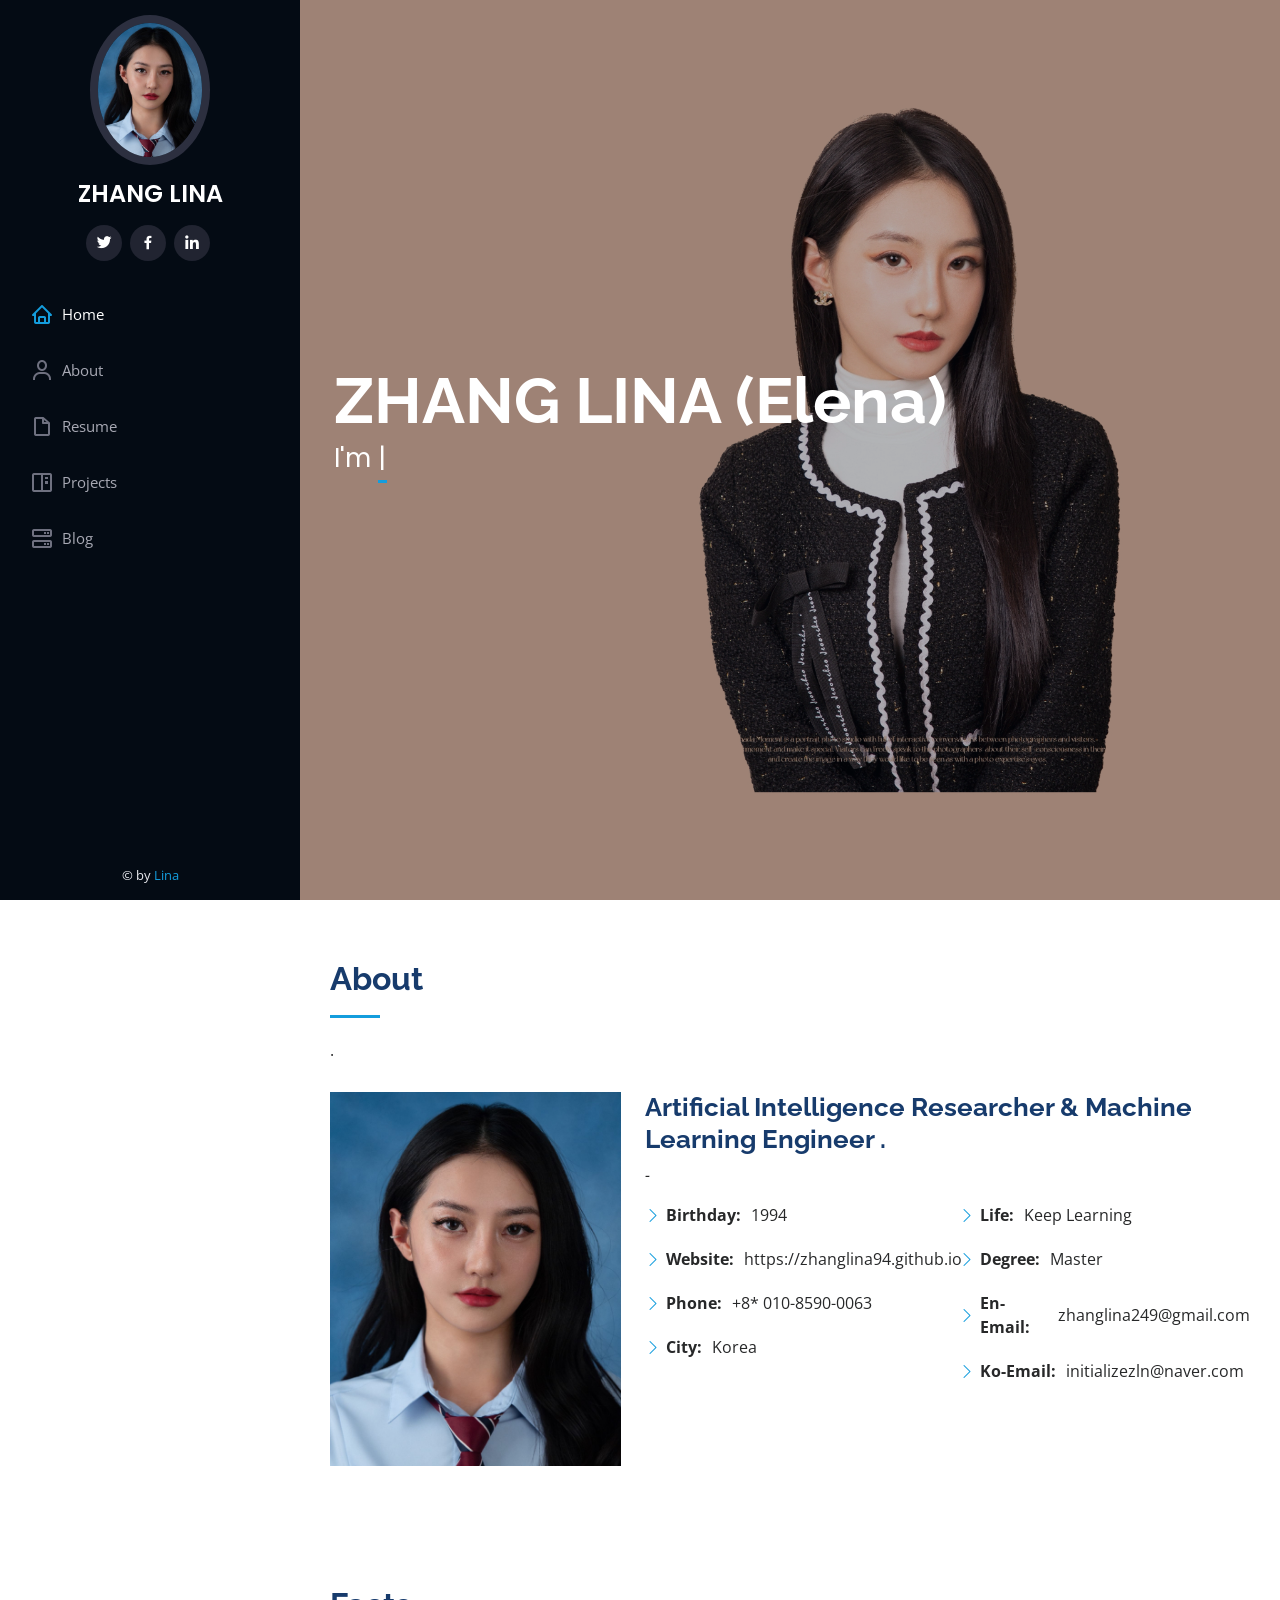
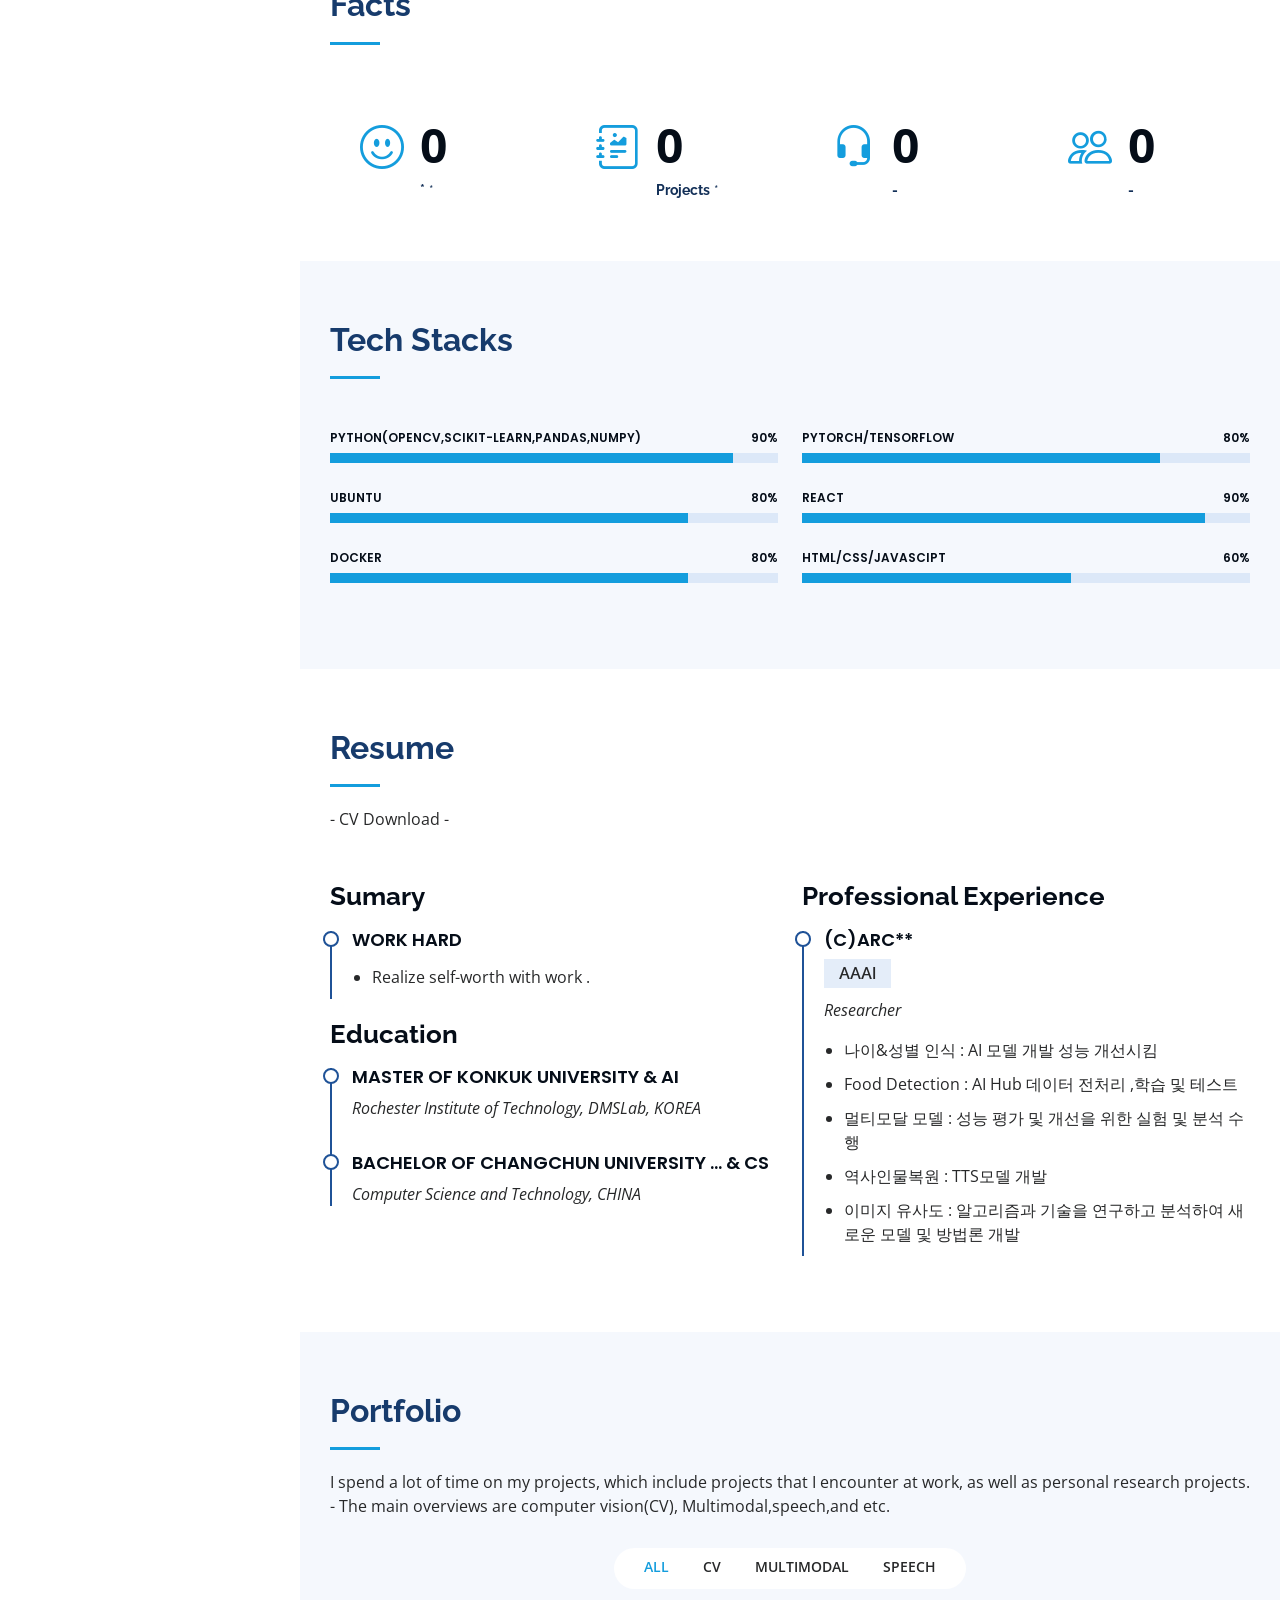
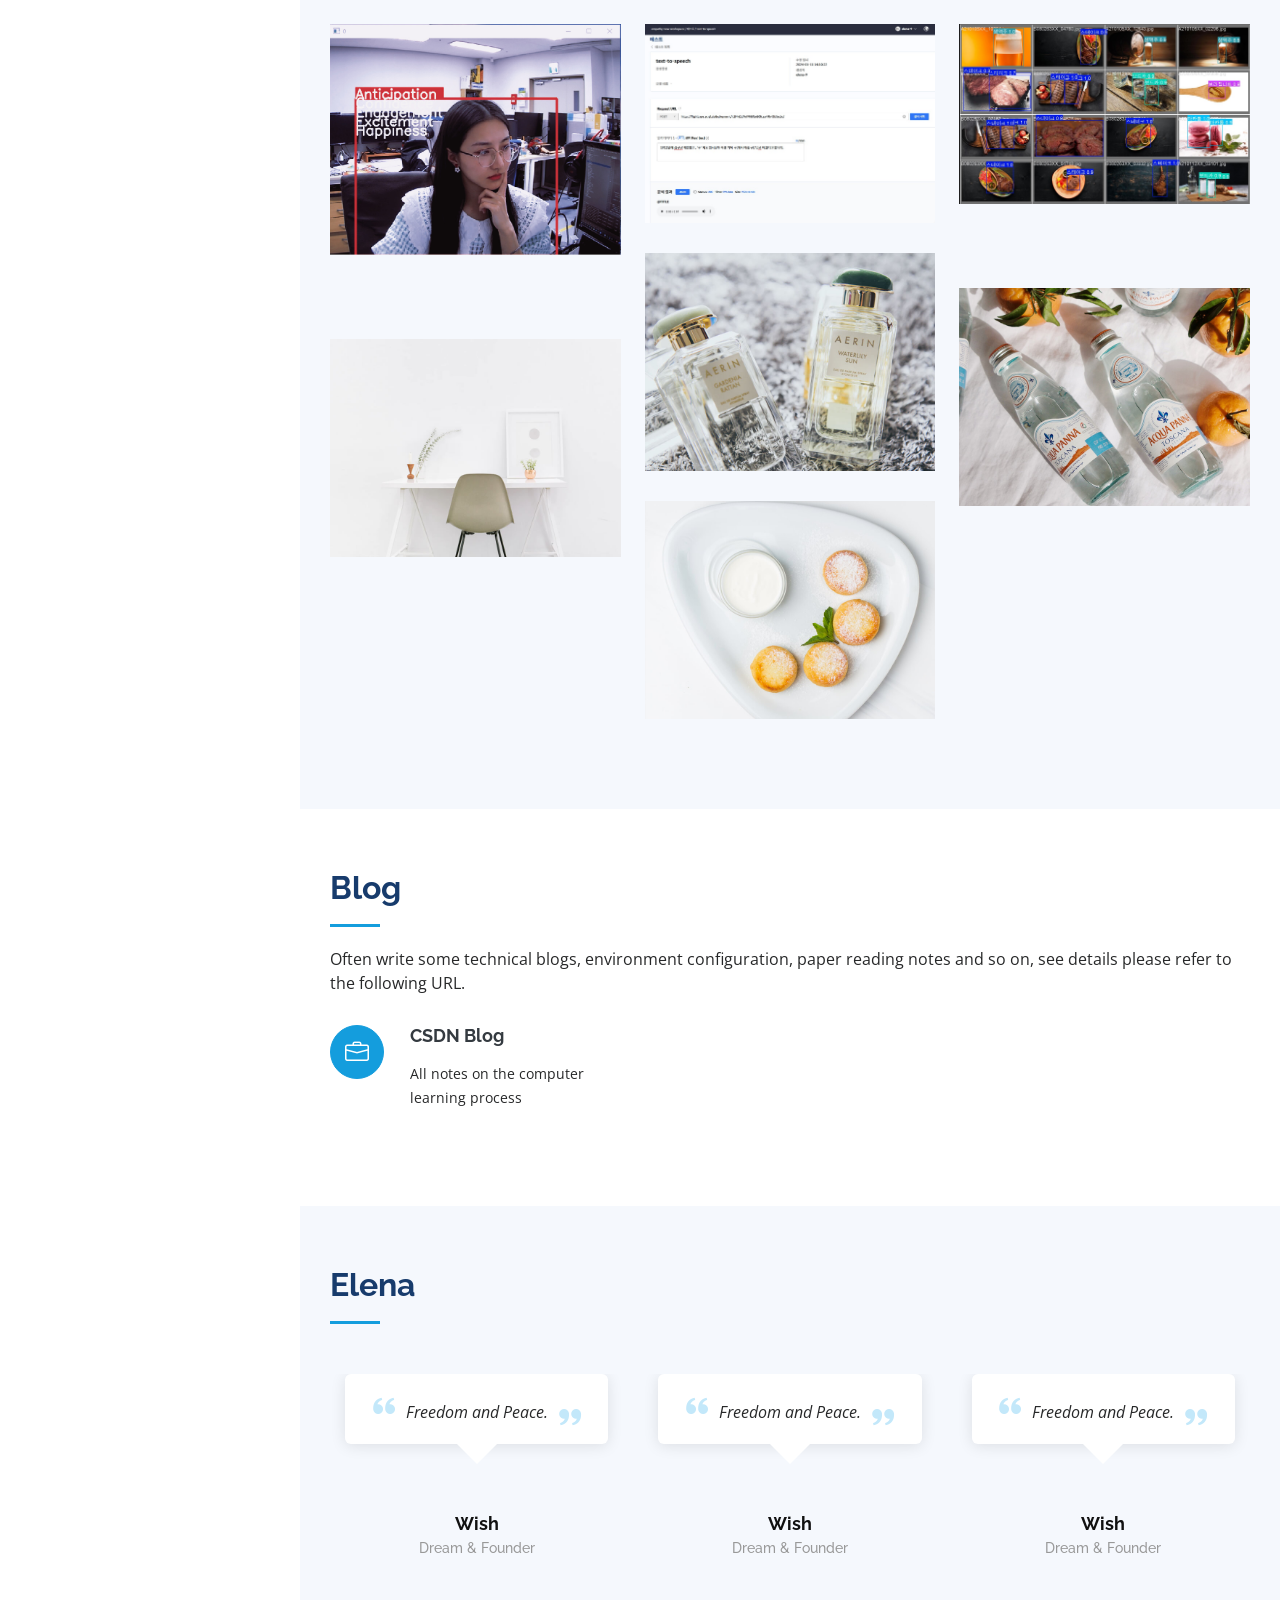
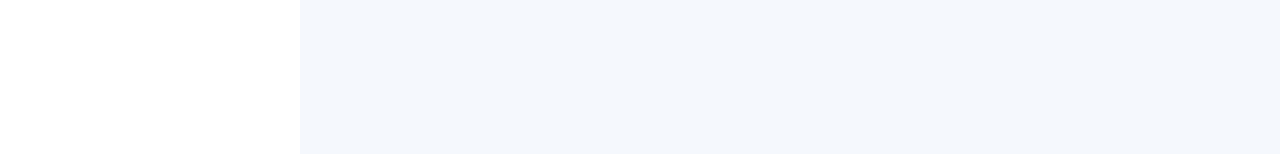
==== index.html @ 5376130e "Update index.html" ====
<!DOCTYPE html>
<html lang="en">

<head>
  <meta charset="utf-8">
  <meta content="width=device-width, initial-scale=1.0" name="viewport">

  <title> ZHANG LINA | AI Researcher</title>
  <meta content="" name="description">
  <meta content="" name="keywords">

  <!-- Favicons -->
  <link href="assets/img/favicon.png" rel="icon">
  <link href="assets/img/apple-touch-icon.png" rel="apple-touch-icon">

  <!-- Google Fonts -->
  <link href="https://fonts.googleapis.com/css?family=Open+Sans:300,300i,400,400i,600,600i,700,700i|Raleway:300,300i,400,400i,500,500i,600,600i,700,700i|Poppins:300,300i,400,400i,500,500i,600,600i,700,700i" rel="stylesheet">

  <!-- Vendor CSS Files -->
  <link href="assets/vendor/aos/aos.css" rel="stylesheet">
  <link href="assets/vendor/bootstrap/css/bootstrap.min.css" rel="stylesheet">
  <link href="assets/vendor/bootstrap-icons/bootstrap-icons.css" rel="stylesheet">
  <link href="assets/vendor/boxicons/css/boxicons.min.css" rel="stylesheet">
  <link href="assets/vendor/glightbox/css/glightbox.min.css" rel="stylesheet">
  <link href="assets/vendor/swiper/swiper-bundle.min.css" rel="stylesheet">

  <!-- Template Main CSS File -->
  <link href="assets/css/style.css" rel="stylesheet">

</head>

<body>

  <!-- ======= Mobile nav toggle button ======= -->
  <i class="bi bi-list mobile-nav-toggle d-xl-none"></i>

  <!-- ======= Header ======= -->
  <header id="header">
    <div class="d-flex flex-column">

      <div class="profile">
        <img src="assets/img/profile-img.jpg" alt="" class="img-fluid rounded-circle">
        <h1 class="text-light"><a href="index.html"> ZHANG LINA </a></h1>
        <div class="social-links mt-3 text-center">
          <a href="#" class="twitter"><i class="bx bxl-twitter"></i></a>
          <a href="#" class="facebook"><i class="bx bxl-facebook"></i></a>
          <a href="www.linkedin.com/in/elena202208" class="linkedin"><i class="bx bxl-linkedin"></i></a>
        </div>
      </div>

      <nav id="navbar" class="nav-menu navbar">
        <ul>
          <li><a href="#hero" class="nav-link scrollto active"><i class="bx bx-home"></i> <span>Home</span></a></li>
          <li><a href="#about" class="nav-link scrollto"><i class="bx bx-user"></i> <span>About</span></a></li>
          <li><a href="#resume" class="nav-link scrollto"><i class="bx bx-file-blank"></i> <span>Resume</span></a></li>
          <li><a href="#portfolio" class="nav-link scrollto"><i class="bx bx-book-content"></i> <span>Projects</span></a></li>
          <li><a href="#Blog" class="nav-link scrollto"><i class="bx bx-server"></i> <span>Blog</span></a></li>
        </ul>
      </nav><!-- .nav-menu -->
    </div>
  </header><!-- End Header -->

  <!-- ======= Hero Section ======= -->
  <section id="hero" class="d-flex flex-column justify-content-center align-items-center">
    <div class="hero-container" data-aos="fade-in">
      <h1> ZHANG LINA (Elena)</h1>
      <p>I'm <span class="typed" data-typed-items="AI Engineer."> </span></p>
    </div>
  </section><!-- End Hero -->

  <main id="main">

    <!-- ======= About Section ======= -->
    <section id="about" class="about">
      <div class="container">

        <div class="section-title">
          <h2>About</h2>
          <p>.</p>
        </div>

        <div class="row">
          <div class="col-lg-4" data-aos="fade-right">
            <img src="assets/img/profile-img.jpg" class="img-fluid" alt="">
          </div>
          <div class="col-lg-8 pt-4 pt-lg-0 content" data-aos="fade-left">
            <h3>Artificial Intelligence Researcher &amp; Machine Learning Engineer .</h3>
            <p class="fst-italic">
             -
            </p>
            <div class="row">
              <div class="col-lg-6">
                <ul>
                  <li><i class="bi bi-chevron-right"></i> <strong>Birthday:</strong> <span> 1994 </span></li>
                  <li><i class="bi bi-chevron-right"></i> <strong>Website:</strong> <span>https://zhanglina94.github.io</span></li>
                  <li><i class="bi bi-chevron-right"></i> <strong>Phone:</strong> <span>+8* 010-8590-0063</span></li>
                  <li><i class="bi bi-chevron-right"></i> <strong>City:</strong> <span>Korea</span></li>
                </ul>
              </div>
              <div class="col-lg-6">
                <ul>
                  <li><i class="bi bi-chevron-right"></i> <strong>Life:</strong> <span>Keep Learning </span></li>
                  <li><i class="bi bi-chevron-right"></i> <strong>Degree:</strong> <span>Master</span></li>
                  <li><i class="bi bi-chevron-right"></i> <strong>En-Email:</strong> <span>zhanglina249@gmail.com</span></li>
                  <li><i class="bi bi-chevron-right"></i> <strong>Ko-Email:</strong> <span>initializezln@naver.com</span></li>
                </ul>
              </div>
            </div>
            <p>
             
            </p>
          </div>
        </div>

      </div>
    </section><!-- End About Section -->

    <!-- ======= Facts Section ======= -->
    <section id="facts" class="facts">
      <div class="container">

        <div class="section-title">
          <h2>Facts</h2>
          <p></p>
        </div>

        <div class="row no-gutters">

          <div class="col-lg-3 col-md-6 d-md-flex align-items-md-stretch" data-aos="fade-up">
            <div class="count-box">
              <i class="bi bi-emoji-smile"></i>
              <span data-purecounter-start="0" data-purecounter-end="232" data-purecounter-duration="1" class="purecounter"></span>
              <p><strong>*</strong> *</p>
            </div>
          </div>

          <div class="col-lg-3 col-md-6 d-md-flex align-items-md-stretch" data-aos="fade-up" data-aos-delay="100">
            <div class="count-box">
              <i class="bi bi-journal-richtext"></i>
              <span data-purecounter-start="0" data-purecounter-end="521" data-purecounter-duration="1" class="purecounter"></span>
              <p><strong>Projects</strong> *</p>
            </div>
          </div>

          <div class="col-lg-3 col-md-6 d-md-flex align-items-md-stretch" data-aos="fade-up" data-aos-delay="200">
            <div class="count-box">
              <i class="bi bi-headset"></i>
              <span data-purecounter-start="0" data-purecounter-end="1453" data-purecounter-duration="1" class="purecounter"></span>
              <p><strong>-</strong></p>
            </div>
          </div>

          <div class="col-lg-3 col-md-6 d-md-flex align-items-md-stretch" data-aos="fade-up" data-aos-delay="300">
            <div class="count-box">
              <i class="bi bi-people"></i>
              <span data-purecounter-start="0" data-purecounter-end="32" data-purecounter-duration="1" class="purecounter"></span>
              <p><strong>-</strong></p>
            </div>
          </div>

        </div>

      </div>
    </section><!-- End Facts Section -->

    <!-- ======= Skills Section ======= -->
    <section id="skills" class="skills section-bg">
      <div class="container">

        <div class="section-title">
          <h2>Tech Stacks</h2>
          <p></p>
        </div>

        <div class="row skills-content">

          <div class="col-lg-6" data-aos="fade-up">

            <div class="progress">
              <span class="skill"> Python(OpenCV,Scikit-learn,Pandas,Numpy) <i class="val">90%</i></span>
              <div class="progress-bar-wrap">
                <div class="progress-bar" role="progressbar" aria-valuenow="90" aria-valuemin="0" aria-valuemax="100"></div>
              </div>
            </div>

            <div class="progress">
              <span class="skill"> Ubuntu <i class="val">80%</i></span>
              <div class="progress-bar-wrap">
                <div class="progress-bar" role="progressbar" aria-valuenow="80" aria-valuemin="0" aria-valuemax="100"></div>
              </div>
            </div>

            <div class="progress">
              <span class="skill"> Docker <i class="val">80%</i></span>
              <div class="progress-bar-wrap">
                <div class="progress-bar" role="progressbar" aria-valuenow="80" aria-valuemin="0" aria-valuemax="100"></div>
              </div>
            </div>

          </div>

          <div class="col-lg-6" data-aos="fade-up" data-aos-delay="100">

            <div class="progress">
              <span class="skill">Pytorch/Tensorflow<i class="val">80%</i></span>
              <div class="progress-bar-wrap">
                <div class="progress-bar" role="progressbar" aria-valuenow="80" aria-valuemin="0" aria-valuemax="100"></div>
              </div>
            </div>

            <div class="progress">
              <span class="skill"> React <i class="val">90%</i></span>
              <div class="progress-bar-wrap">
                <div class="progress-bar" role="progressbar" aria-valuenow="90" aria-valuemin="0" aria-valuemax="100"></div>
              </div>
            </div>

            <div class="progress">
              <span class="skill">HTML/CSS/JavaScipt<i class="val">60%</i></span>
              <div class="progress-bar-wrap">
                <div class="progress-bar" role="progressbar" aria-valuenow="60" aria-valuemin="0" aria-valuemax="100"></div>
              </div>
            </div>

          </div>

        </div>

      </div>
    </section><!-- End Skills Section -->

    <!-- ======= Resume Section ======= -->
    <section id="resume" class="resume">
      <div class="container">

        <div class="section-title">
          <h2>Resume</h2>
          <p> - CV  Download - </p>
        </div>

        <div class="row">
          <div class="col-lg-6" data-aos="fade-up">
            <h3 class="resume-title">Sumary</h3>
            <div class="resume-item pb-0">
              <h4>Work hard </h4>
              <p><em> </em></p>
              <ul>
                <li> Realize self-worth with work .</li>
              </ul>
            </div>

            <h3 class="resume-title">Education</h3>
            <div class="resume-item">
              <h4>Master of Konkuk University &amp; AI</h4>
             
              <p><em>Rochester Institute of Technology, DMSLab, KOREA</em></p>
              <p></p>
            </div>
            <div class="resume-item">
              <h4>Bachelor of Changchun University ... &amp; CS </h4>
            
              <p><em>Computer Science and Technology, CHINA</em></p>
              <p></p>
            </div>
          </div>
          <div class="col-lg-6" data-aos="fade-up" data-aos-delay="100">
            <h3 class="resume-title">Professional Experience</h3>
            <div class="resume-item">
              <h4>(C)Arc**</h4>
              <h5>AAAI </h5>
              <p><em> Researcher </em></p>
              <ul>
                <li> 나이&성별 인식	: AI 모델 개발 성능 개선시킴	</li>
                <li> Food Detection	: AI Hub 데이터 전처리 ,학습 및 테스트	</li>
                <li> 멀티모달	모델 : 성능 평가 및 개선을 위한 실험 및 분석 수행	</li>
                <li> 역사인물복원	: TTS모델 개발	</li>
                <li> 이미지 유사도	: 알고리즘과 기술을 연구하고 분석하여 새로운 모델 및 방법론 개발	</li>

              </ul>
            </div>
          
          </div>
        </div>

      </div>
    </section><!-- End Resume Section -->

    <!-- ======= Portfolio Section ======= -->
    <section id="portfolio" class="portfolio section-bg">
      <div class="container">

        <div class="section-title">
          <h2>Portfolio</h2>
          <p>I spend a lot of time on my projects, which include projects that I encounter at work, as well as personal research projects.
          <p>- The main overviews are computer vision(CV), Multimodal,speech,and etc.</p>
          </p>
        </div>

        <div class="row" data-aos="fade-up">
          <div class="col-lg-12 d-flex justify-content-center">
            <ul id="portfolio-flters">
              <li data-filter="*" class="filter-active">All</li>
              <li data-filter=".filter-app">CV</li>
              <li data-filter=".filter-card">Multimodal</li>
              <li data-filter=".filter-web">Speech</li>
             <!-- #备用 <li data-filter=".filter-web">etc</li> --> 
            </ul>
          </div>
        </div>

        <div class="row portfolio-container" data-aos="fade-up" data-aos-delay="100">

          <div class="col-lg-4 col-md-6 portfolio-item filter-app">
            <div class="portfolio-wrap">
              <img src="assets/img/portfolio/EmoRegPro-1.jpg" class="img-fluid" alt="">
              <div class="portfolio-links">
                <a href="assets/img/portfolio/EmoRegPro-1.jpg" data-gallery="portfolioGallery" class="portfolio-lightbox" title="App 1"><i class="bx bx-plus"></i></a>
                <a href="portfolio-details.html" title="More Details"><i class="bx bx-link"></i></a>
              </div>
            </div>
          </div>

          <div class="col-lg-4 col-md-6 portfolio-item filter-web">
            <div class="portfolio-wrap">
              <img src="assets/img/portfolio/tts-1.jpg" class="img-fluid" alt="">
              <div class="portfolio-links">
                <a href="assets/img/portfolio/tts-1.jpg" data-gallery="portfolioGallery" class="portfolio-lightbox" title="Web 3"><i class="bx bx-plus"></i></a>
                <a href="portfolio-details.html" title="More Details"><i class="bx bx-link"></i></a>
              </div>
            </div>
          </div>

          <div class="col-lg-4 col-md-6 portfolio-item filter-app">
            <div class="portfolio-wrap">
              <img src="assets/img/portfolio/FoodReg-2.jpg" class="img-fluid" alt="">
              <div class="portfolio-links">
                <a href="assets/img/portfolio/FoodReg-2.jpg" data-gallery="portfolioGallery" class="portfolio-lightbox" title="App 2"><i class="bx bx-plus"></i></a>
                <a href="portfolio-details.html" title="More Details"><i class="bx bx-link"></i></a>
              </div>
            </div>
          </div>

          <div class="col-lg-4 col-md-6 portfolio-item filter-card">
            <div class="portfolio-wrap">
              <img src="assets/img/portfolio/portfolio-4.jpg" class="img-fluid" alt="">
              <div class="portfolio-links">
                <a href="assets/img/portfolio/portfolio-4.jpg" data-gallery="portfolioGallery" class="portfolio-lightbox" title="Card 2"><i class="bx bx-plus"></i></a>
                <a href="portfolio-details.html" title="More Details"><i class="bx bx-link"></i></a>
              </div>
            </div>
          </div>

          <div class="col-lg-4 col-md-6 portfolio-item filter-web">
            <div class="portfolio-wrap">
              <img src="assets/img/portfolio/portfolio-5.jpg" class="img-fluid" alt="">
              <div class="portfolio-links">
                <a href="assets/img/portfolio/portfolio-5.jpg" data-gallery="portfolioGallery" class="portfolio-lightbox" title="Web 2"><i class="bx bx-plus"></i></a>
                <a href="portfolio-details.html" title="More Details"><i class="bx bx-link"></i></a>
              </div>
            </div>
          </div>

          <div class="col-lg-4 col-md-6 portfolio-item filter-app">
            <div class="portfolio-wrap">
              <img src="assets/img/portfolio/portfolio-6.jpg" class="img-fluid" alt="">
              <div class="portfolio-links">
                <a href="assets/img/portfolio/portfolio-6.jpg" data-gallery="portfolioGallery" class="portfolio-lightbox" title="App 3"><i class="bx bx-plus"></i></a>
                <a href="portfolio-details.html" title="More Details"><i class="bx bx-link"></i></a>
              </div>
            </div>
          </div>

          <div class="col-lg-4 col-md-6 portfolio-item filter-card">
            <div class="portfolio-wrap">
              <img src="assets/img/portfolio/portfolio-7.jpg" class="img-fluid" alt="">
              <div class="portfolio-links">
                <a href="assets/img/portfolio/portfolio-7.jpg" data-gallery="portfolioGallery" class="portfolio-lightbox" title="Card 1"><i class="bx bx-plus"></i></a>
                <a href="portfolio-details.html" title="More Details"><i class="bx bx-link"></i></a>
              </div>
            </div>
          </div>

          <div class="col-lg-4 col-md-6 portfolio-item filter-card">
            <div class="portfolio-wrap">
              <img src="assets/img/portfolio/portfolio-8.jpg" class="img-fluid" alt="">
              <div class="portfolio-links">
                <a href="assets/img/portfolio/portfolio-8.jpg" data-gallery="portfolioGallery" class="portfolio-lightbox" title="Card 3"><i class="bx bx-plus"></i></a>
                <a href="portfolio-details.html" title="More Details"><i class="bx bx-link"></i></a>
              </div>
            </div>
          </div>

          <div class="col-lg-4 col-md-6 portfolio-item filter-web">
            <div class="portfolio-wrap">
              <img src="assets/img/portfolio/portfolio-9.jpg" class="img-fluid" alt="">
              <div class="portfolio-links">
                <a href="assets/img/portfolio/portfolio-9.jpg" data-gallery="portfolioGallery" class="portfolio-lightbox" title="Web 3"><i class="bx bx-plus"></i></a>
                <a href="portfolio-details.html" title="More Details"><i class="bx bx-link"></i></a>
              </div>
            </div>
          </div>

        </div>

      </div>
    </section><!-- End Portfolio Section -->

     <!-- ======= Blog (Services) Section ======= -->
     <section id="services" class="services">
      <div class="container">

        <div class="section-title">
          <h2>Blog</h2>
          <p>Often write some technical blogs, environment configuration, paper reading notes and so on, see details please refer to the following URL.</p>
        </div>

        <div class="row">
          <div class="col-lg-4 col-md-6 icon-box" data-aos="fade-up">
            <div class="icon"><i class="bi bi-briefcase"></i></div>
            <h4 class="title"><a href="https://blog.csdn.net/weixin_44649780?">CSDN Blog</a></h4>
            <p class="description">All notes on the computer learning process </p>
         
       
        </div>

      </div>
    </section><!-- End Services Section -->

    <!-- ======= Testimonials Section ======= -->
    <section id="testimonials" class="testimonials section-bg">
      <div class="container">

        <div class="section-title">
          <h2>Elena</h2>
          <p></p>
        </div>

        <div class="testimonials-slider swiper" data-aos="fade-up" data-aos-delay="100">
          <div class="swiper-wrapper">

            <div class="swiper-slide">
              <div class="testimonial-item" data-aos="fade-up">
                <p>
                  <i class="bx bxs-quote-alt-left quote-icon-left"></i>
                   Freedom and Peace.
                  <i class="bx bxs-quote-alt-right quote-icon-right"></i>
                </p>
                <img src="assets/img/testimonials/testimonials-1.jpg" class="testimonial-img" alt="">
                <h3>Wish</h3>
                <h4>Dream &amp; Founder</h4>
              </div>
            </div><!-- End testimonial item -->

          <div class="swiper-pagination"></div>
        </div>

      </div>
    </section><!-- End Testimonials Section -->

  </main><!-- End #main -->

  <!-- ======= Footer ======= -->
  <footer id="footer">
    <div class="container">
      <div class="credits"> &copy; by <a href="https://zhanglina94.github.io/">Lina</a></div>
    </div>
  </footer><!-- End  Footer -->

  <a href="#" class="back-to-top d-flex align-items-center justify-content-center"><i class="bi bi-arrow-up-short"></i></a>

  <!-- Vendor JS Files -->
  <script src="assets/vendor/purecounter/purecounter_vanilla.js"></script>
  <script src="assets/vendor/aos/aos.js"></script>
  <script src="assets/vendor/bootstrap/js/bootstrap.bundle.min.js"></script>
  <script src="assets/vendor/glightbox/js/glightbox.min.js"></script>
  <script src="assets/vendor/isotope-layout/isotope.pkgd.min.js"></script>
  <script src="assets/vendor/swiper/swiper-bundle.min.js"></script>
  <script src="assets/vendor/typed.js/typed.umd.js"></script>
  <script src="assets/vendor/waypoints/noframework.waypoints.js"></script>
  <script src="assets/vendor/php-email-form/validate.js"></script>

  <!-- Template Main JS File -->
  <script src="assets/js/main.js"></script>

</body>

</html>
---- assets/css/style.css ----
/**
* Template Name: iPortfolio
* Updated: May 30 2023 with Bootstrap v5.3.0
* Template URL: https://bootstrapmade.com/iportfolio-bootstrap-portfolio-websites-template/
* Author: BootstrapMade.com
* License: https://bootstrapmade.com/license/
*/

/*--------------------------------------------------------------
# General
--------------------------------------------------------------*/
body {
  font-family: "Open Sans", sans-serif;
  color: #272829;
}

a {
  color: #149ddd;
  text-decoration: none;
}

a:hover {
  color: #37b3ed;
  text-decoration: none;
}

h1,
h2,
h3,
h4,
h5,
h6 {
  font-family: "Raleway", sans-serif;
}

/*--------------------------------------------------------------
# Back to top button
--------------------------------------------------------------*/
.back-to-top {
  position: fixed;
  visibility: hidden;
  opacity: 0;
  right: 15px;
  bottom: 15px;
  z-index: 996;
  background: #149ddd;
  width: 40px;
  height: 40px;
  border-radius: 50px;
  transition: all 0.4s;
}

.back-to-top i {
  font-size: 28px;
  color: #fff;
  line-height: 0;
}

.back-to-top:hover {
  background: #2eafec;
  color: #fff;
}

.back-to-top.active {
  visibility: visible;
  opacity: 1;
}

/*--------------------------------------------------------------
# Header
--------------------------------------------------------------*/
#header {
  position: fixed;
  top: 0;
  left: 0;
  bottom: 0;
  width: 300px;
  transition: all ease-in-out 0.5s;
  z-index: 9997;
  transition: all 0.5s;
  padding: 0 15px;
  background: #040b14;
  overflow-y: auto;
}

#header .profile img {
  margin: 15px auto;
  display: block;
  width: 120px;
  border: 8px solid #2c2f3f;
}

#header .profile h1 {
  font-size: 24px;
  margin: 0;
  padding: 0;
  font-weight: 600;
  -moz-text-align-last: center;
  text-align-last: center;
  font-family: "Poppins", sans-serif;
}

#header .profile h1 a,
#header .profile h1 a:hover {
  color: #fff;
  text-decoration: none;
}

#header .profile .social-links a {
  font-size: 18px;
  display: inline-block;
  background: #212431;
  color: #fff;
  line-height: 1;
  padding: 8px 0;
  margin-right: 4px;
  border-radius: 50%;
  text-align: center;
  width: 36px;
  height: 36px;
  transition: 0.3s;
}

#header .profile .social-links a:hover {
  background: #149ddd;
  color: #fff;
  text-decoration: none;
}

#main {
  margin-left: 300px;
}

.container,
.container-fluid {
  padding-left: 30px;
  padding-right: 30px;
}

@media (max-width: 1199px) {
  #header {
    left: -300px;
  }

  #main {
    margin-left: 0;
  }

  .container,
  .container-fluid {
    padding-left: 12px;
    padding-right: 12px;
  }
}

/*--------------------------------------------------------------
# Navigation Menu
--------------------------------------------------------------*/
/* Desktop Navigation */
.nav-menu {
  padding: 30px 0 0 0;
}

.nav-menu * {
  margin: 0;
  padding: 0;
  list-style: none;
}

.nav-menu>ul>li {
  position: relative;
  white-space: nowrap;
}

.nav-menu a,
.nav-menu a:focus {
  display: flex;
  align-items: center;
  color: #a8a9b4;
  padding: 12px 15px;
  margin-bottom: 8px;
  transition: 0.3s;
  font-size: 15px;
}

.nav-menu a i,
.nav-menu a:focus i {
  font-size: 24px;
  padding-right: 8px;
  color: #6f7180;
}

.nav-menu a:hover,
.nav-menu .active,
.nav-menu .active:focus,
.nav-menu li:hover>a {
  text-decoration: none;
  color: #fff;
}

.nav-menu a:hover i,
.nav-menu .active i,
.nav-menu .active:focus i,
.nav-menu li:hover>a i {
  color: #149ddd;
}

/* Mobile Navigation */
.mobile-nav-toggle {
  position: fixed;
  right: 15px;
  top: 15px;
  z-index: 9998;
  border: 0;
  font-size: 24px;
  transition: all 0.4s;
  outline: none !important;
  background-color: #149ddd;
  color: #fff;
  width: 40px;
  height: 40px;
  display: inline-flex;
  align-items: center;
  justify-content: center;
  line-height: 0;
  border-radius: 50px;
  cursor: pointer;
}

.mobile-nav-active {
  overflow: hidden;
}

.mobile-nav-active #header {
  left: 0;
}

/*--------------------------------------------------------------
# Hero Section
--------------------------------------------------------------*/
#hero {
  width: 100%;
  height: 100vh;
  background: url("../img/hero-bg.jpg") top center;
  background-size: cover;
}

#hero:before {
  content: "";
  background: rgba(5, 13, 24, 0.3);
  position: absolute;
  bottom: 0;
  top: 0;
  left: 0;
  right: 0;
  z-index: 1;
}

#hero .hero-container {
  position: relative;
  z-index: 2;
  min-width: 300px;
}

#hero h1 {
  margin: 0 0 10px 0;
  font-size: 64px;
  font-weight: 700;
  line-height: 56px;
  color: #fff;
}

#hero p {
  color: #fff;
  margin-bottom: 50px;
  font-size: 26px;
  font-family: "Poppins", sans-serif;
}

#hero p span {
  color: #fff;
  padding-bottom: 4px;
  letter-spacing: 1px;
  border-bottom: 3px solid #149ddd;
}

@media (min-width: 1024px) {
  #hero {
    background-attachment: fixed;
  }
}

@media (max-width: 768px) {
  #hero h1 {
    font-size: 28px;
    line-height: 36px;
  }

  #hero h2 {
    font-size: 18px;
    line-height: 24px;
    margin-bottom: 30px;
  }
}

/*--------------------------------------------------------------
# Sections General
--------------------------------------------------------------*/
section {
  padding: 60px 0;
  overflow: hidden;
}

.section-bg {
  background: #f5f8fd;
}

.section-title {
  padding-bottom: 30px;
}

.section-title h2 {
  font-size: 32px;
  font-weight: bold;
  margin-bottom: 20px;
  padding-bottom: 20px;
  position: relative;
  color: #173b6c;
}

.section-title h2::after {
  content: "";
  position: absolute;
  display: block;
  width: 50px;
  height: 3px;
  background: #149ddd;
  bottom: 0;
  left: 0;
}

.section-title p {
  margin-bottom: 0;
}

/*--------------------------------------------------------------
# About
--------------------------------------------------------------*/
.about .content h3 {
  font-weight: 700;
  font-size: 26px;
  color: #173b6c;
}

.about .content ul {
  list-style: none;
  padding: 0;
}

.about .content ul li {
  margin-bottom: 20px;
  display: flex;
  align-items: center;
}

.about .content ul strong {
  margin-right: 10px;
}

.about .content ul i {
  font-size: 16px;
  margin-right: 5px;
  color: #149ddd;
  line-height: 0;
}

.about .content p:last-child {
  margin-bottom: 0;
}

/*--------------------------------------------------------------
# Facts
--------------------------------------------------------------*/
.facts {
  padding-bottom: 30px;
}

.facts .count-box {
  padding: 30px;
  width: 100%;
}

.facts .count-box i {
  display: block;
  font-size: 44px;
  color: #149ddd;
  float: left;
  line-height: 0;
}

.facts .count-box span {
  font-size: 48px;
  line-height: 40px;
  display: block;
  font-weight: 700;
  color: #050d18;
  margin-left: 60px;
}

.facts .count-box p {
  padding: 15px 0 0 0;
  margin: 0 0 0 60px;
  font-family: "Raleway", sans-serif;
  font-size: 14px;
  color: #122f57;
}

.facts .count-box a {
  font-weight: 600;
  display: block;
  margin-top: 20px;
  color: #122f57;
  font-size: 15px;
  font-family: "Poppins", sans-serif;
  transition: ease-in-out 0.3s;
}

.facts .count-box a:hover {
  color: #1f5297;
}

/*--------------------------------------------------------------
# Akills
--------------------------------------------------------------*/
.skills .progress {
  height: 60px;
  display: block;
  background: none;
  border-radius: 0;
}

.skills .progress .skill {
  padding: 0;
  margin: 0 0 6px 0;
  text-transform: uppercase;
  display: block;
  font-weight: 600;
  font-family: "Poppins", sans-serif;
  color: #050d18;
}

.skills .progress .skill .val {
  float: right;
  font-style: normal;
}

.skills .progress-bar-wrap {
  background: #dce8f8;
  height: 10px;
}

.skills .progress-bar {
  width: 1px;
  height: 10px;
  transition: 0.9s;
  background-color: #149ddd;
}

/*--------------------------------------------------------------
# Resume
--------------------------------------------------------------*/
.resume .resume-title {
  font-size: 26px;
  font-weight: 700;
  margin-top: 20px;
  margin-bottom: 20px;
  color: #050d18;
}

.resume .resume-item {
  padding: 0 0 20px 20px;
  margin-top: -2px;
  border-left: 2px solid #1f5297;
  position: relative;
}

.resume .resume-item h4 {
  line-height: 18px;
  font-size: 18px;
  font-weight: 600;
  text-transform: uppercase;
  font-family: "Poppins", sans-serif;
  color: #050d18;
  margin-bottom: 10px;
}

.resume .resume-item h5 {
  font-size: 16px;
  background: #e4edf9;
  padding: 5px 15px;
  display: inline-block;
  font-weight: 600;
  margin-bottom: 10px;
}

.resume .resume-item ul {
  padding-left: 20px;
}

.resume .resume-item ul li {
  padding-bottom: 10px;
}

.resume .resume-item:last-child {
  padding-bottom: 0;
}

.resume .resume-item::before {
  content: "";
  position: absolute;
  width: 16px;
  height: 16px;
  border-radius: 50px;
  left: -9px;
  top: 0;
  background: #fff;
  border: 2px solid #1f5297;
}

/*--------------------------------------------------------------
# Portfolio
--------------------------------------------------------------*/
.portfolio .portfolio-item {
  margin-bottom: 30px;
}

.portfolio #portfolio-flters {
  padding: 0;
  margin: 0 auto 35px auto;
  list-style: none;
  text-align: center;
  background: #fff;
  border-radius: 50px;
  padding: 2px 15px;
}

.portfolio #portfolio-flters li {
  cursor: pointer;
  display: inline-block;
  padding: 10px 15px 8px 15px;
  font-size: 14px;
  font-weight: 600;
  line-height: 1;
  text-transform: uppercase;
  color: #272829;
  margin-bottom: 5px;
  transition: all 0.3s ease-in-out;
}

.portfolio #portfolio-flters li:hover,
.portfolio #portfolio-flters li.filter-active {
  color: #149ddd;
}

.portfolio #portfolio-flters li:last-child {
  margin-right: 0;
}

.portfolio .portfolio-wrap {
  transition: 0.3s;
  position: relative;
  overflow: hidden;
  z-index: 1;
}

.portfolio .portfolio-wrap::before {
  content: "";
  background: rgba(255, 255, 255, 0.5);
  position: absolute;
  left: 0;
  right: 0;
  top: 0;
  bottom: 0;
  transition: all ease-in-out 0.3s;
  z-index: 2;
  opacity: 0;
}

.portfolio .portfolio-wrap .portfolio-links {
  opacity: 1;
  left: 0;
  right: 0;
  bottom: -60px;
  z-index: 3;
  position: absolute;
  transition: all ease-in-out 0.3s;
  display: flex;
  justify-content: center;
}

.portfolio .portfolio-wrap .portfolio-links a {
  color: #fff;
  font-size: 28px;
  text-align: center;
  background: rgba(20, 157, 221, 0.75);
  transition: 0.3s;
  width: 50%;
}

.portfolio .portfolio-wrap .portfolio-links a:hover {
  background: rgba(20, 157, 221, 0.95);
}

.portfolio .portfolio-wrap .portfolio-links a+a {
  border-left: 1px solid #37b3ed;
}

.portfolio .portfolio-wrap:hover::before {
  top: 0;
  left: 0;
  right: 0;
  bottom: 0;
  opacity: 1;
}

.portfolio .portfolio-wrap:hover .portfolio-links {
  opacity: 1;
  bottom: 0;
}

/*--------------------------------------------------------------
# Portfolio Details
--------------------------------------------------------------*/
.portfolio-details {
  padding-top: 40px;
}

.portfolio-details .portfolio-details-slider img {
  width: 100%;
}

.portfolio-details .portfolio-details-slider .swiper-pagination {
  margin-top: 20px;
  position: relative;
}

.portfolio-details .portfolio-details-slider .swiper-pagination .swiper-pagination-bullet {
  width: 12px;
  height: 12px;
  background-color: #fff;
  opacity: 1;
  border: 1px solid #149ddd;
}

.portfolio-details .portfolio-details-slider .swiper-pagination .swiper-pagination-bullet-active {
  background-color: #149ddd;
}

.portfolio-details .portfolio-info {
  padding: 30px;
  box-shadow: 0px 0 30px rgba(5, 13, 24, 0.08);
}

.portfolio-details .portfolio-info h3 {
  font-size: 22px;
  font-weight: 700;
  margin-bottom: 20px;
  padding-bottom: 20px;
  border-bottom: 1px solid #eee;
}

.portfolio-details .portfolio-info ul {
  list-style: none;
  padding: 0;
  font-size: 15px;
}

.portfolio-details .portfolio-info ul li+li {
  margin-top: 10px;
}

.portfolio-details .portfolio-description {
  padding-top: 30px;
}

.portfolio-details .portfolio-description h2 {
  font-size: 26px;
  font-weight: 700;
  margin-bottom: 20px;
}

.portfolio-details .portfolio-description p {
  padding: 0;
}

/*--------------------------------------------------------------
# Services
--------------------------------------------------------------*/
.services .icon-box {
  margin-bottom: 20px;
}

.services .icon {
  float: left;
  display: flex;
  align-items: center;
  justify-content: center;
  width: 54px;
  height: 54px;
  background: #149ddd;
  border-radius: 50%;
  transition: 0.5s;
  border: 1px solid #149ddd;
}

.services .icon i {
  color: #fff;
  font-size: 24px;
  line-height: 0;
}

.services .icon-box:hover .icon {
  background: #fff;
}

.services .icon-box:hover .icon i {
  color: #149ddd;
}

.services .title {
  margin-left: 80px;
  font-weight: 700;
  margin-bottom: 15px;
  font-size: 18px;
}

.services .title a {
  color: #343a40;
}

.services .title a:hover {
  color: #149ddd;
}

.services .description {
  margin-left: 80px;
  line-height: 24px;
  font-size: 14px;
}

/*--------------------------------------------------------------
# Testimonials
--------------------------------------------------------------*/
.testimonials .testimonials-carousel,
.testimonials .testimonials-slider {
  overflow: hidden;
}

.testimonials .testimonial-item {
  box-sizing: content-box;
  text-align: center;
  min-height: 320px;
}

.testimonials .testimonial-item .testimonial-img {
  width: 90px;
  border-radius: 50%;
  margin: 0 auto;
}

.testimonials .testimonial-item h3 {
  font-size: 18px;
  font-weight: bold;
  margin: 10px 0 5px 0;
  color: #111;
}

.testimonials .testimonial-item h4 {
  font-size: 14px;
  color: #999;
  margin: 0;
}

.testimonials .testimonial-item .quote-icon-left,
.testimonials .testimonial-item .quote-icon-right {
  color: #c3e8fa;
  font-size: 26px;
}

.testimonials .testimonial-item .quote-icon-left {
  display: inline-block;
  left: -5px;
  position: relative;
}

.testimonials .testimonial-item .quote-icon-right {
  display: inline-block;
  right: -5px;
  position: relative;
  top: 10px;
}

.testimonials .testimonial-item p {
  font-style: italic;
  margin: 0 15px 15px 15px;
  padding: 20px;
  background: #fff;
  position: relative;
  margin-bottom: 35px;
  border-radius: 6px;
  box-shadow: 0px 2px 15px rgba(0, 0, 0, 0.1);
}

.testimonials .testimonial-item p::after {
  content: "";
  width: 0;
  height: 0;
  border-top: 20px solid #fff;
  border-right: 20px solid transparent;
  border-left: 20px solid transparent;
  position: absolute;
  bottom: -20px;
  left: calc(50% - 20px);
}

.testimonials .swiper-pagination {
  margin-top: 20px;
  position: relative;
}

.testimonials .swiper-pagination .swiper-pagination-bullet {
  width: 12px;
  height: 12px;
  background-color: #fff;
  opacity: 1;
  border: 1px solid #149ddd;
}

.testimonials .swiper-pagination .swiper-pagination-bullet-active {
  background-color: #149ddd;
}

/*--------------------------------------------------------------
# Contact
--------------------------------------------------------------*/
.contact {
  padding-bottom: 130px;
}

.contact .info {
  padding: 30px;
  background: #fff;
  width: 100%;
  box-shadow: 0 0 24px 0 rgba(0, 0, 0, 0.12);
}

.contact .info i {
  font-size: 20px;
  color: #149ddd;
  float: left;
  width: 44px;
  height: 44px;
  background: #dff3fc;
  display: flex;
  justify-content: center;
  align-items: center;
  border-radius: 50px;
  transition: all 0.3s ease-in-out;
}

.contact .info h4 {
  padding: 0 0 0 60px;
  font-size: 22px;
  font-weight: 600;
  margin-bottom: 5px;
  color: #050d18;
}

.contact .info p {
  padding: 0 0 10px 60px;
  margin-bottom: 20px;
  font-size: 14px;
  color: #173b6c;
}

.contact .info .email p {
  padding-top: 5px;
}

.contact .info .social-links {
  padding-left: 60px;
}

.contact .info .social-links a {
  font-size: 18px;
  display: inline-block;
  background: #333;
  color: #fff;
  line-height: 1;
  padding: 8px 0;
  border-radius: 50%;
  text-align: center;
  width: 36px;
  height: 36px;
  transition: 0.3s;
  margin-right: 10px;
}

.contact .info .social-links a:hover {
  background: #149ddd;
  color: #fff;
}

.contact .info .email:hover i,
.contact .info .address:hover i,
.contact .info .phone:hover i {
  background: #149ddd;
  color: #fff;
}

.contact .php-email-form {
  width: 100%;
  padding: 30px;
  background: #fff;
  box-shadow: 0 0 24px 0 rgba(0, 0, 0, 0.12);
}

.contact .php-email-form .form-group {
  padding-bottom: 8px;
}

.contact .php-email-form .validate {
  display: none;
  color: red;
  margin: 0 0 15px 0;
  font-weight: 400;
  font-size: 13px;
}

.contact .php-email-form .error-message {
  display: none;
  color: #fff;
  background: #ed3c0d;
  text-align: left;
  padding: 15px;
  font-weight: 600;
}

.contact .php-email-form .error-message br+br {
  margin-top: 25px;
}

.contact .php-email-form .sent-message {
  display: none;
  color: #fff;
  background: #18d26e;
  text-align: center;
  padding: 15px;
  font-weight: 600;
}

.contact .php-email-form .loading {
  display: none;
  background: #fff;
  text-align: center;
  padding: 15px;
}

.contact .php-email-form .loading:before {
  content: "";
  display: inline-block;
  border-radius: 50%;
  width: 24px;
  height: 24px;
  margin: 0 10px -6px 0;
  border: 3px solid #18d26e;
  border-top-color: #eee;
  animation: animate-loading 1s linear infinite;
}

.contact .php-email-form .form-group {
  margin-bottom: 15px;
}

.contact .php-email-form label {
  padding-bottom: 8px;
}

.contact .php-email-form input,
.contact .php-email-form textarea {
  border-radius: 0;
  box-shadow: none;
  font-size: 14px;
}

.contact .php-email-form input {
  height: 44px;
}

.contact .php-email-form textarea {
  padding: 10px 15px;
}

.contact .php-email-form button[type=submit] {
  background: #149ddd;
  border: 0;
  padding: 10px 24px;
  color: #fff;
  transition: 0.4s;
  border-radius: 4px;
}

.contact .php-email-form button[type=submit]:hover {
  background: #37b3ed;
}

@keyframes animate-loading {
  0% {
    transform: rotate(0deg);
  }

  100% {
    transform: rotate(360deg);
  }
}

/*--------------------------------------------------------------
# Breadcrumbs
--------------------------------------------------------------*/
.breadcrumbs {
  padding: 20px 0;
  background: #f9f9f9;
}

.breadcrumbs h2 {
  font-size: 26px;
  font-weight: 300;
}

.breadcrumbs ol {
  display: flex;
  flex-wrap: wrap;
  list-style: none;
  padding: 0;
  margin: 0;
  font-size: 15px;
}

.breadcrumbs ol li+li {
  padding-left: 10px;
}

.breadcrumbs ol li+li::before {
  display: inline-block;
  padding-right: 10px;
  color: #0e2442;
  content: "/";
}

@media (max-width: 768px) {
  .breadcrumbs .d-flex {
    display: block !important;
  }

  .breadcrumbs ol {
    display: block;
  }

  .breadcrumbs ol li {
    display: inline-block;
  }
}

/*--------------------------------------------------------------
# Footer
--------------------------------------------------------------*/
#footer {
  padding: 15px;
  color: #f4f6fd;
  font-size: 14px;
  position: fixed;
  left: 0;
  bottom: 0;
  width: 300px;
  z-index: 9999;
  background: #040b14;
}

#footer .copyright {
  text-align: center;
}

#footer .credits {
  padding-top: 5px;
  text-align: center;
  font-size: 13px;
  color: #eaebf0;
}

@media (max-width: 1199px) {
  #footer {
    position: static;
    width: auto;
    padding-right: 20px 15px;
  }
}
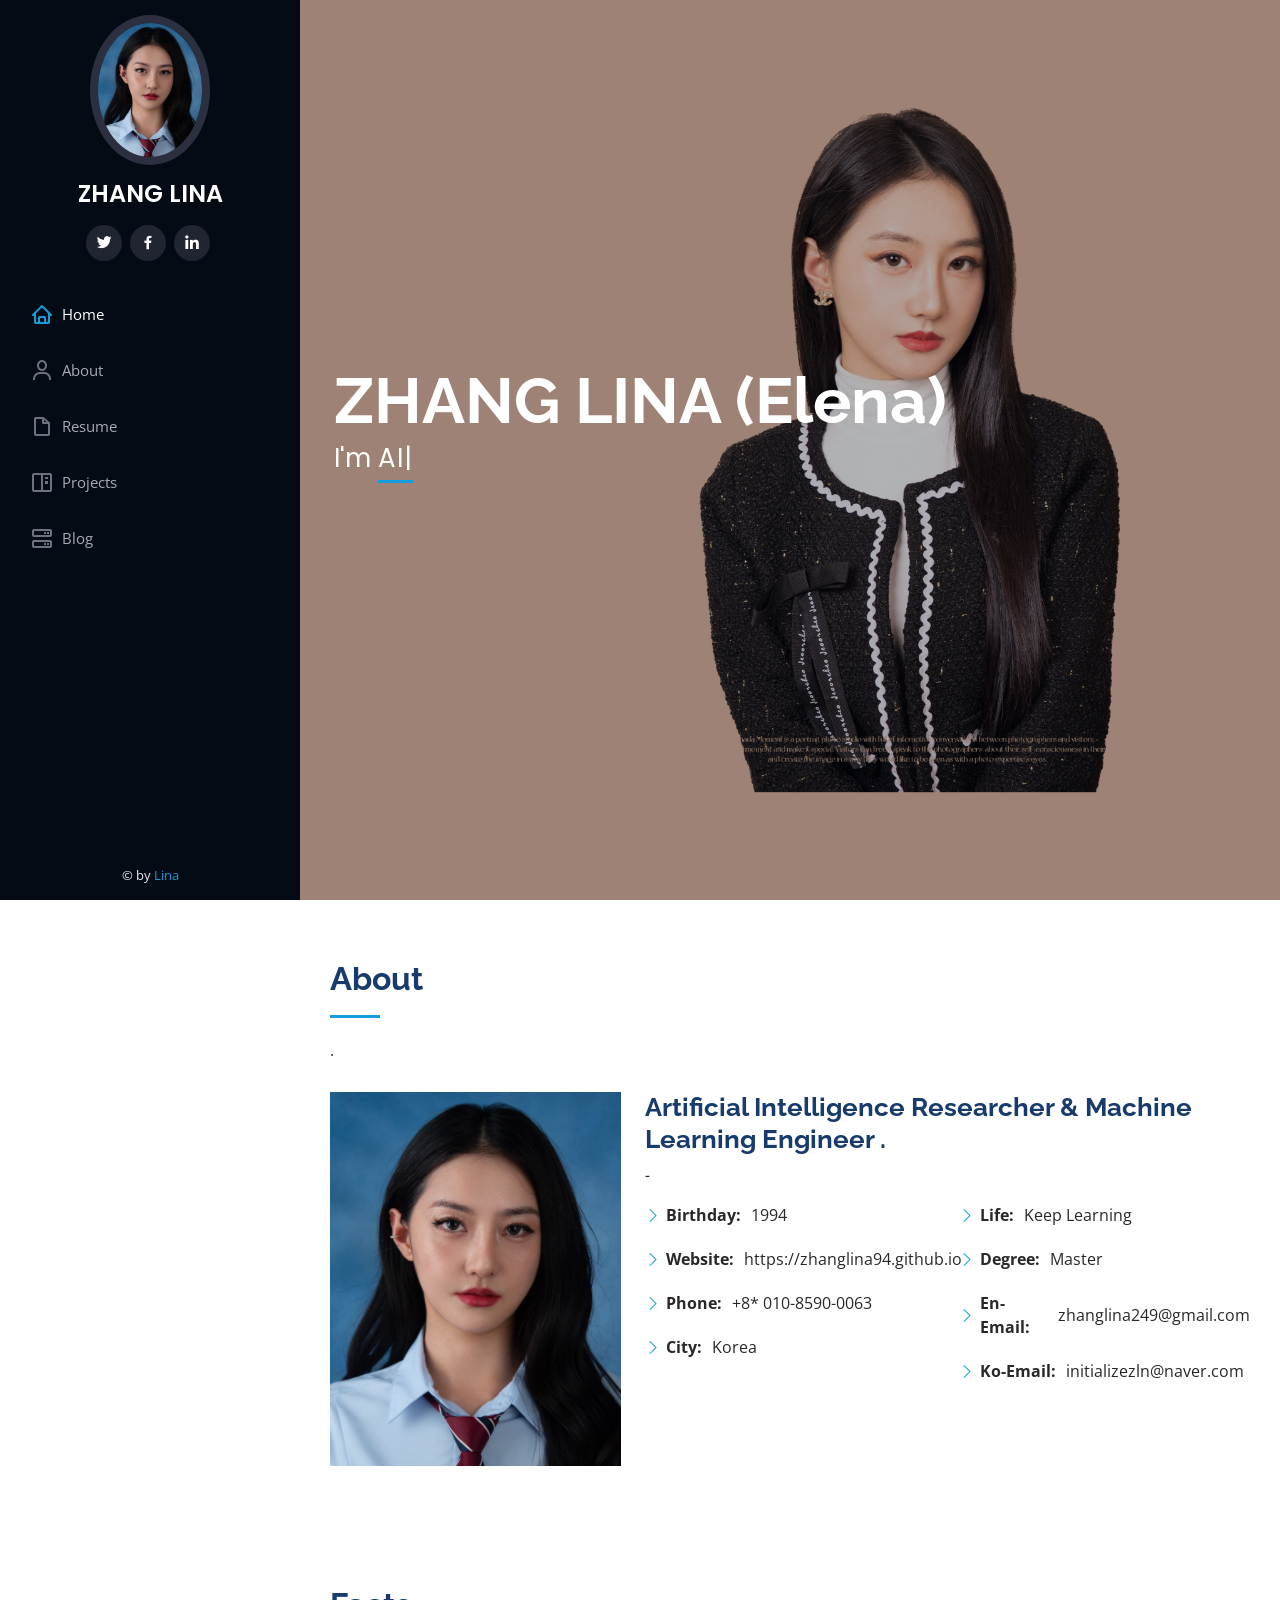
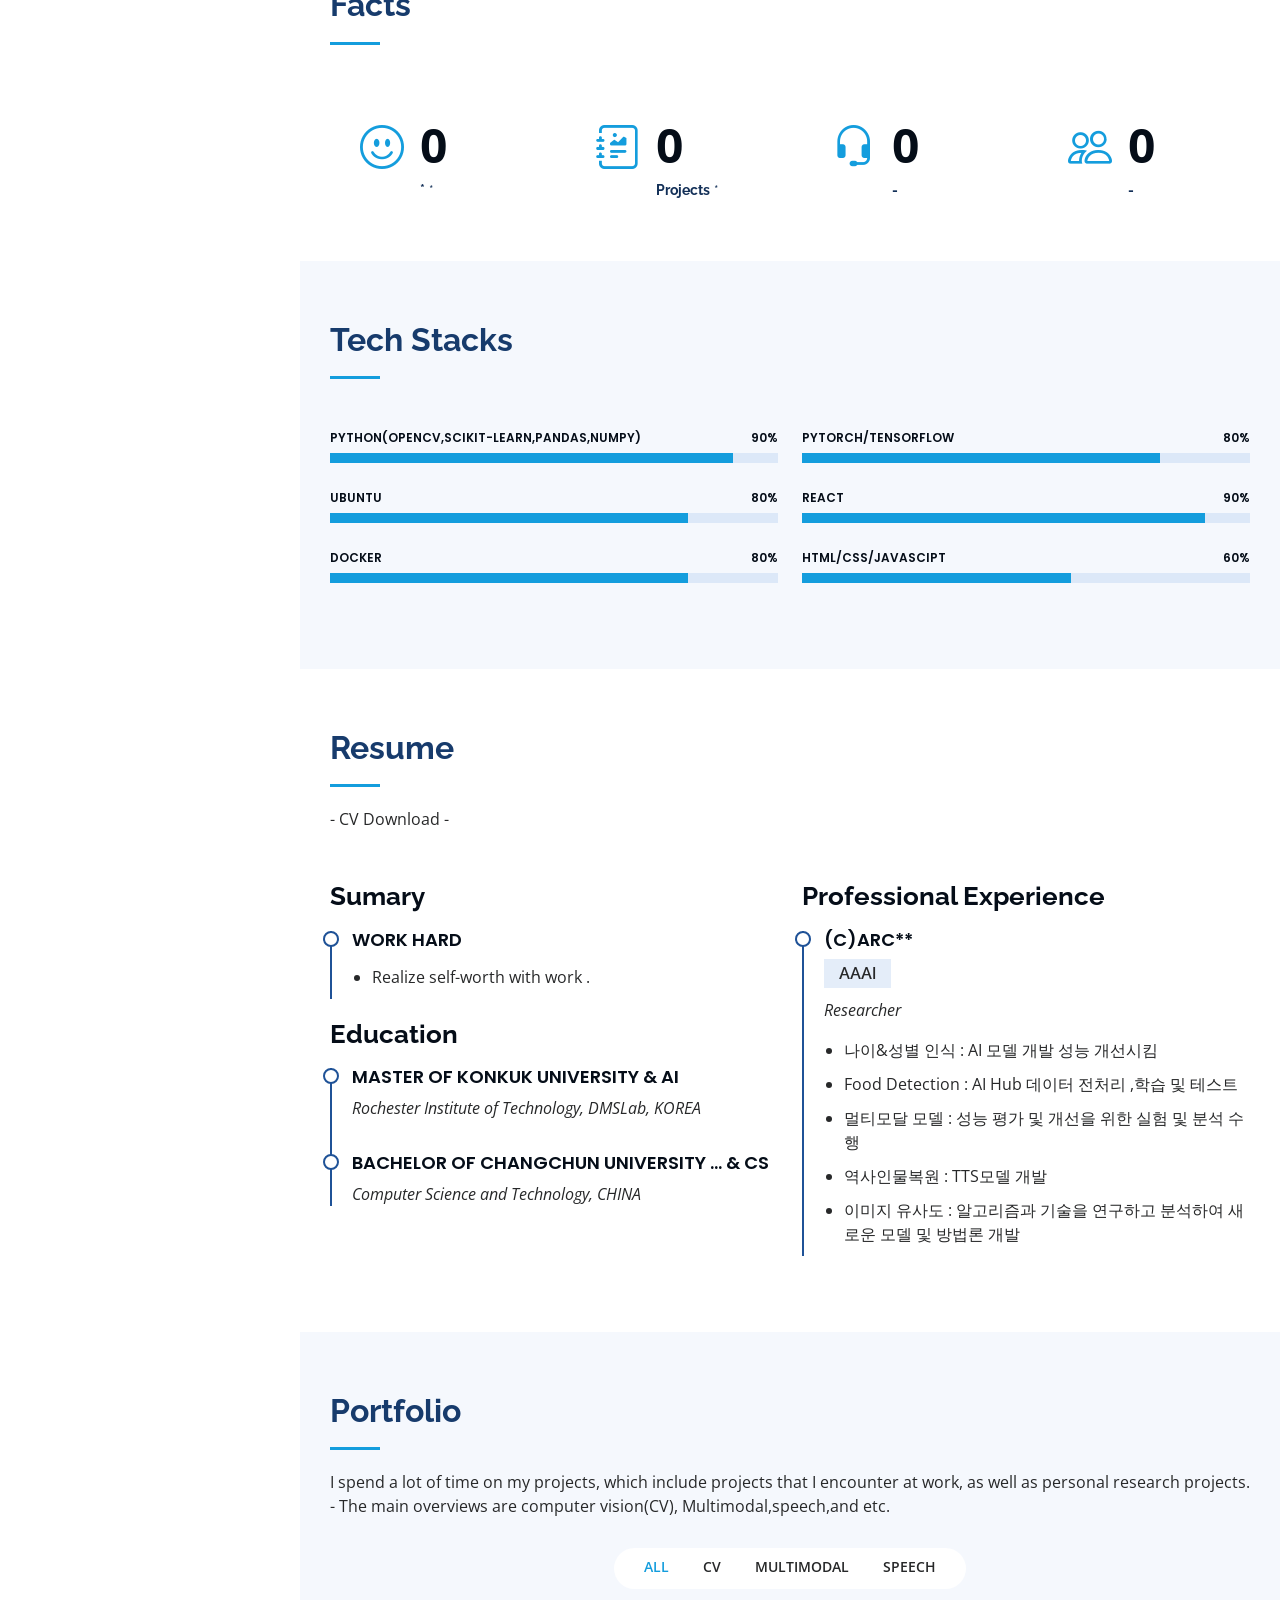
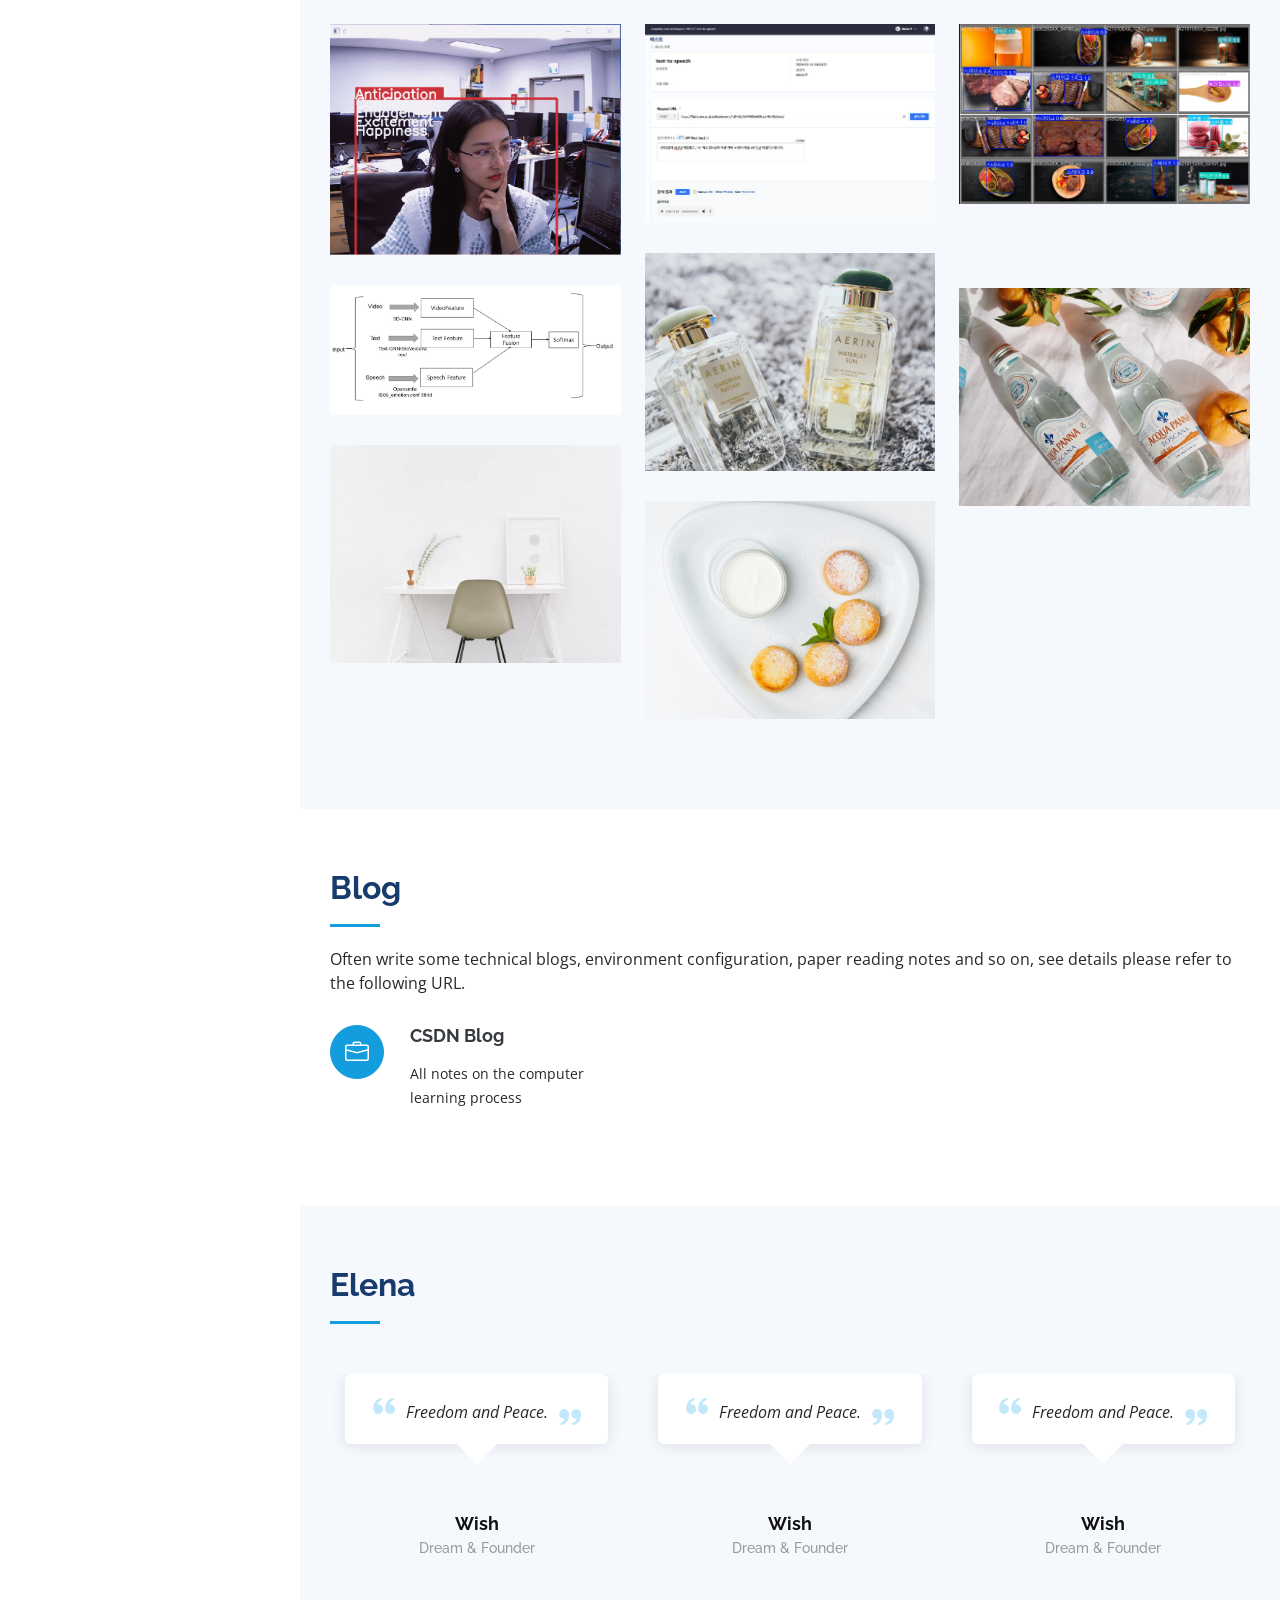
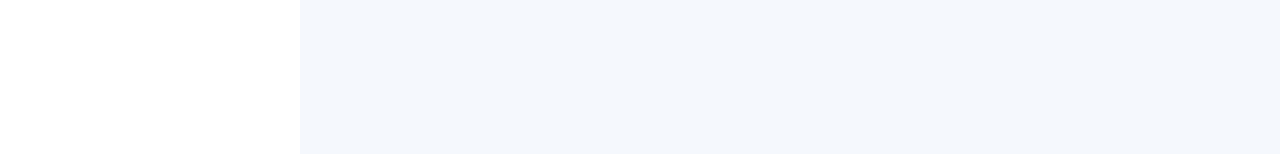
==== commit 1100ff4b: "Update index.html" ====
--- a/index.html
+++ b/index.html
@@ -362,9 +362,9 @@
 
           <div class="col-lg-4 col-md-6 portfolio-item filter-app">
             <div class="portfolio-wrap">
-              <img src="assets/img/portfolio/portfolio-6.jpg" class="img-fluid" alt="">
-              <div class="portfolio-links">
-                <a href="assets/img/portfolio/portfolio-6.jpg" data-gallery="portfolioGallery" class="portfolio-lightbox" title="App 3"><i class="bx bx-plus"></i></a>
+              <img src="assets/img/portfolio/Multimodal-1.jpg" class="img-fluid" alt="">
+              <div class="portfolio-links">
+                <a href="assets/img/portfolio/Multimodal-1.jpg" data-gallery="portfolioGallery" class="portfolio-lightbox" title="App 3"><i class="bx bx-plus"></i></a>
                 <a href="portfolio-details.html" title="More Details"><i class="bx bx-link"></i></a>
               </div>
             </div>
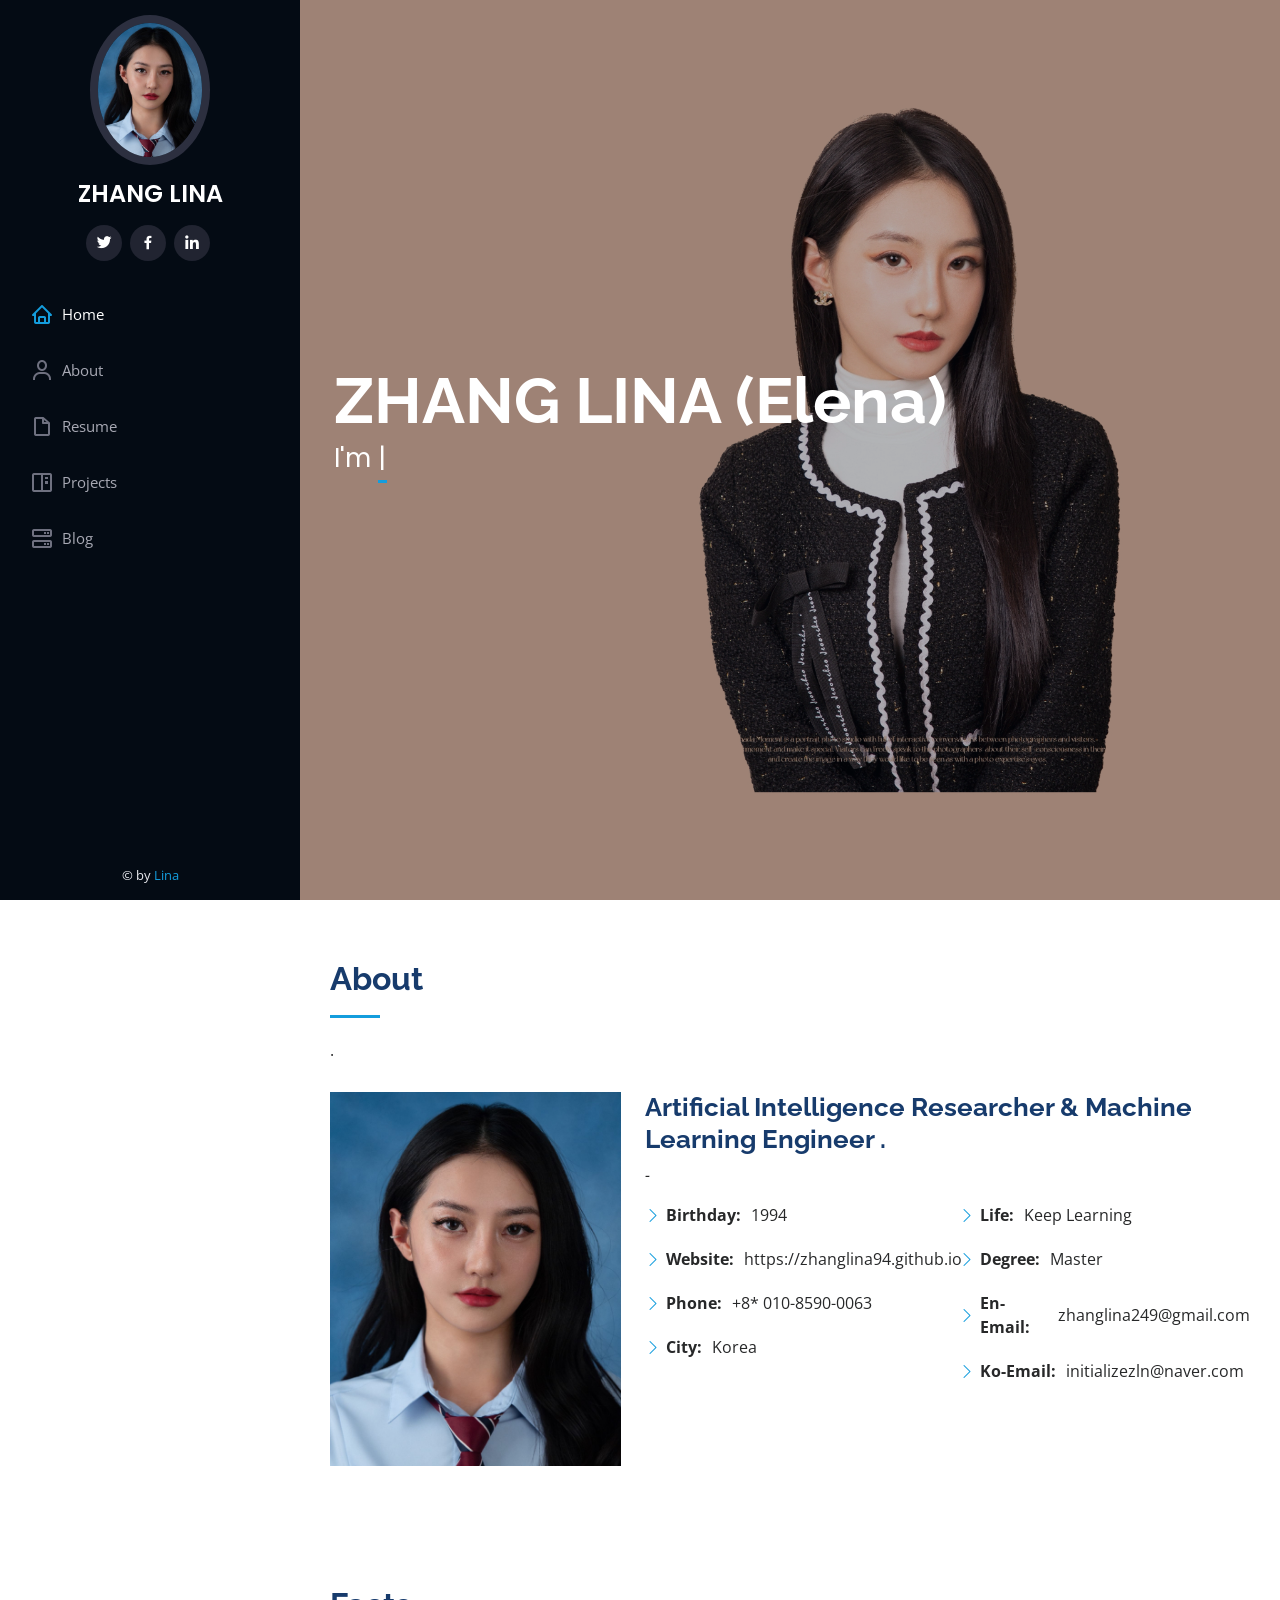
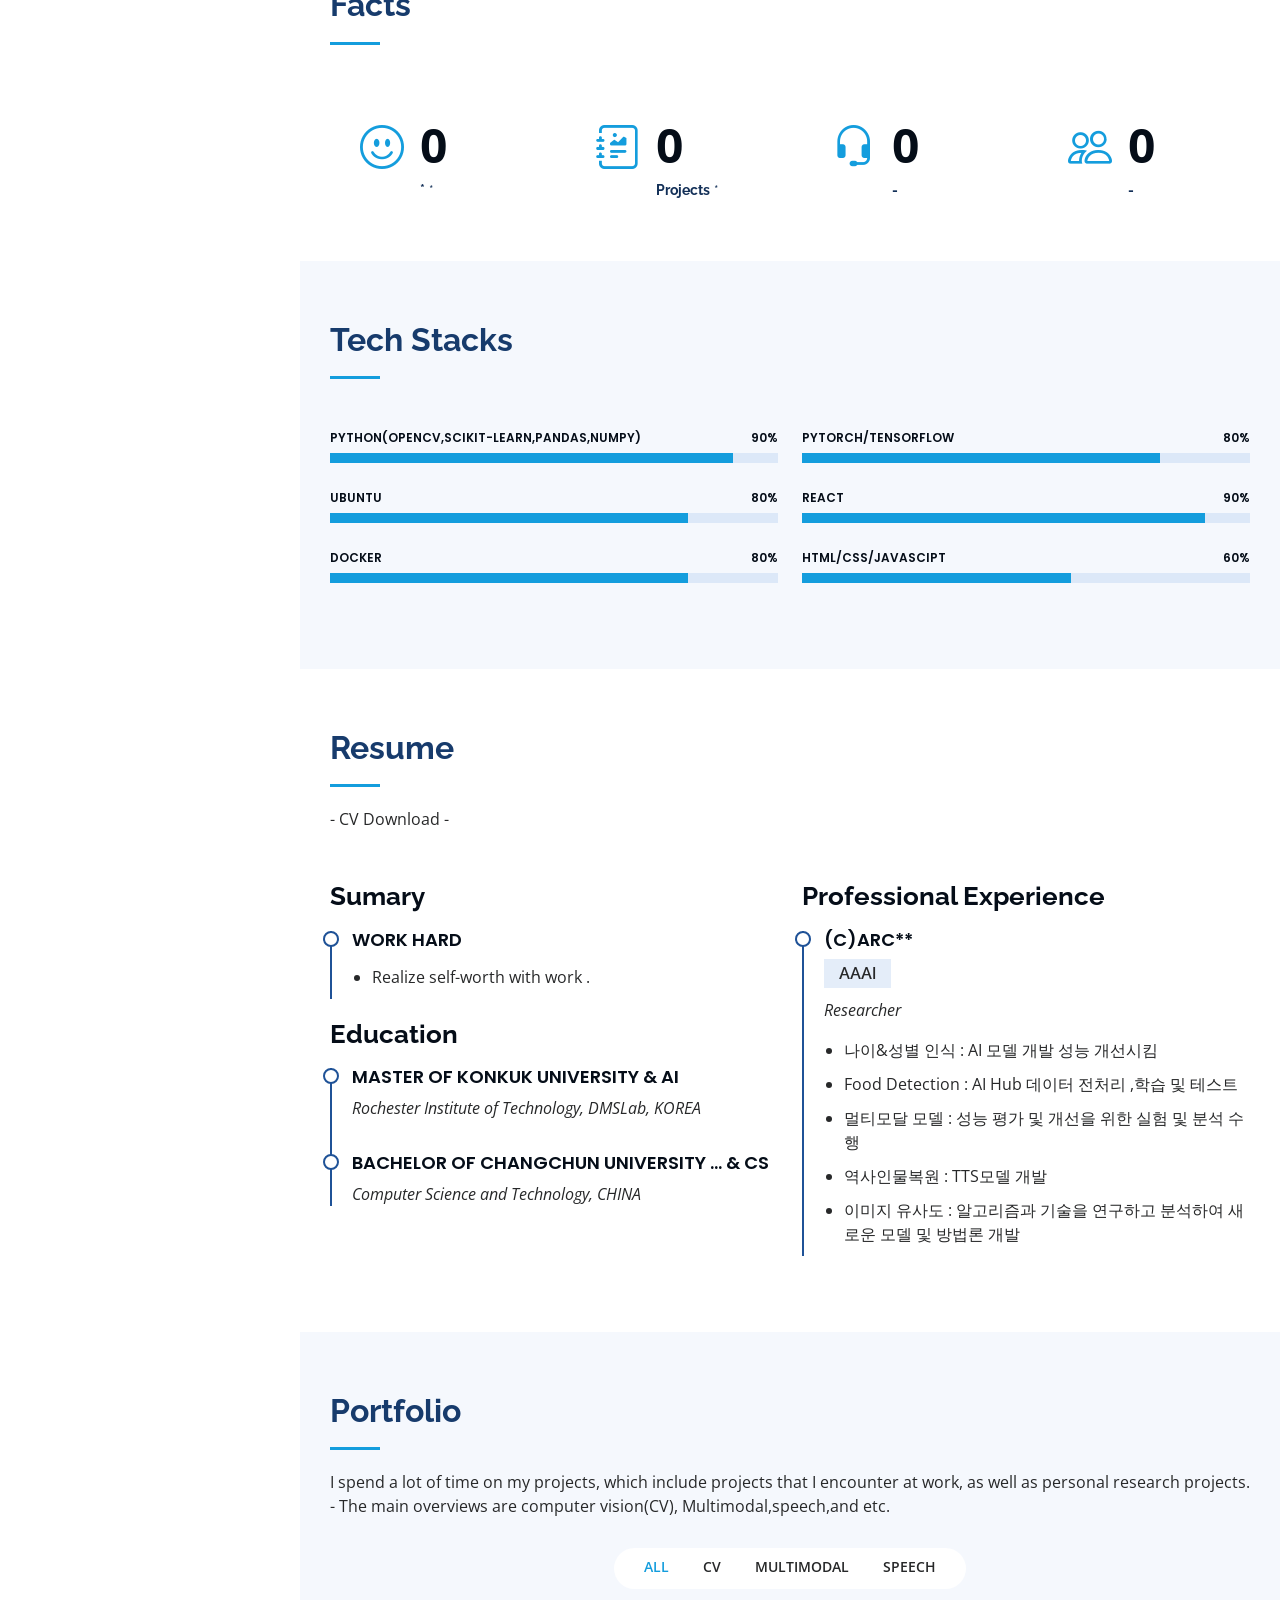
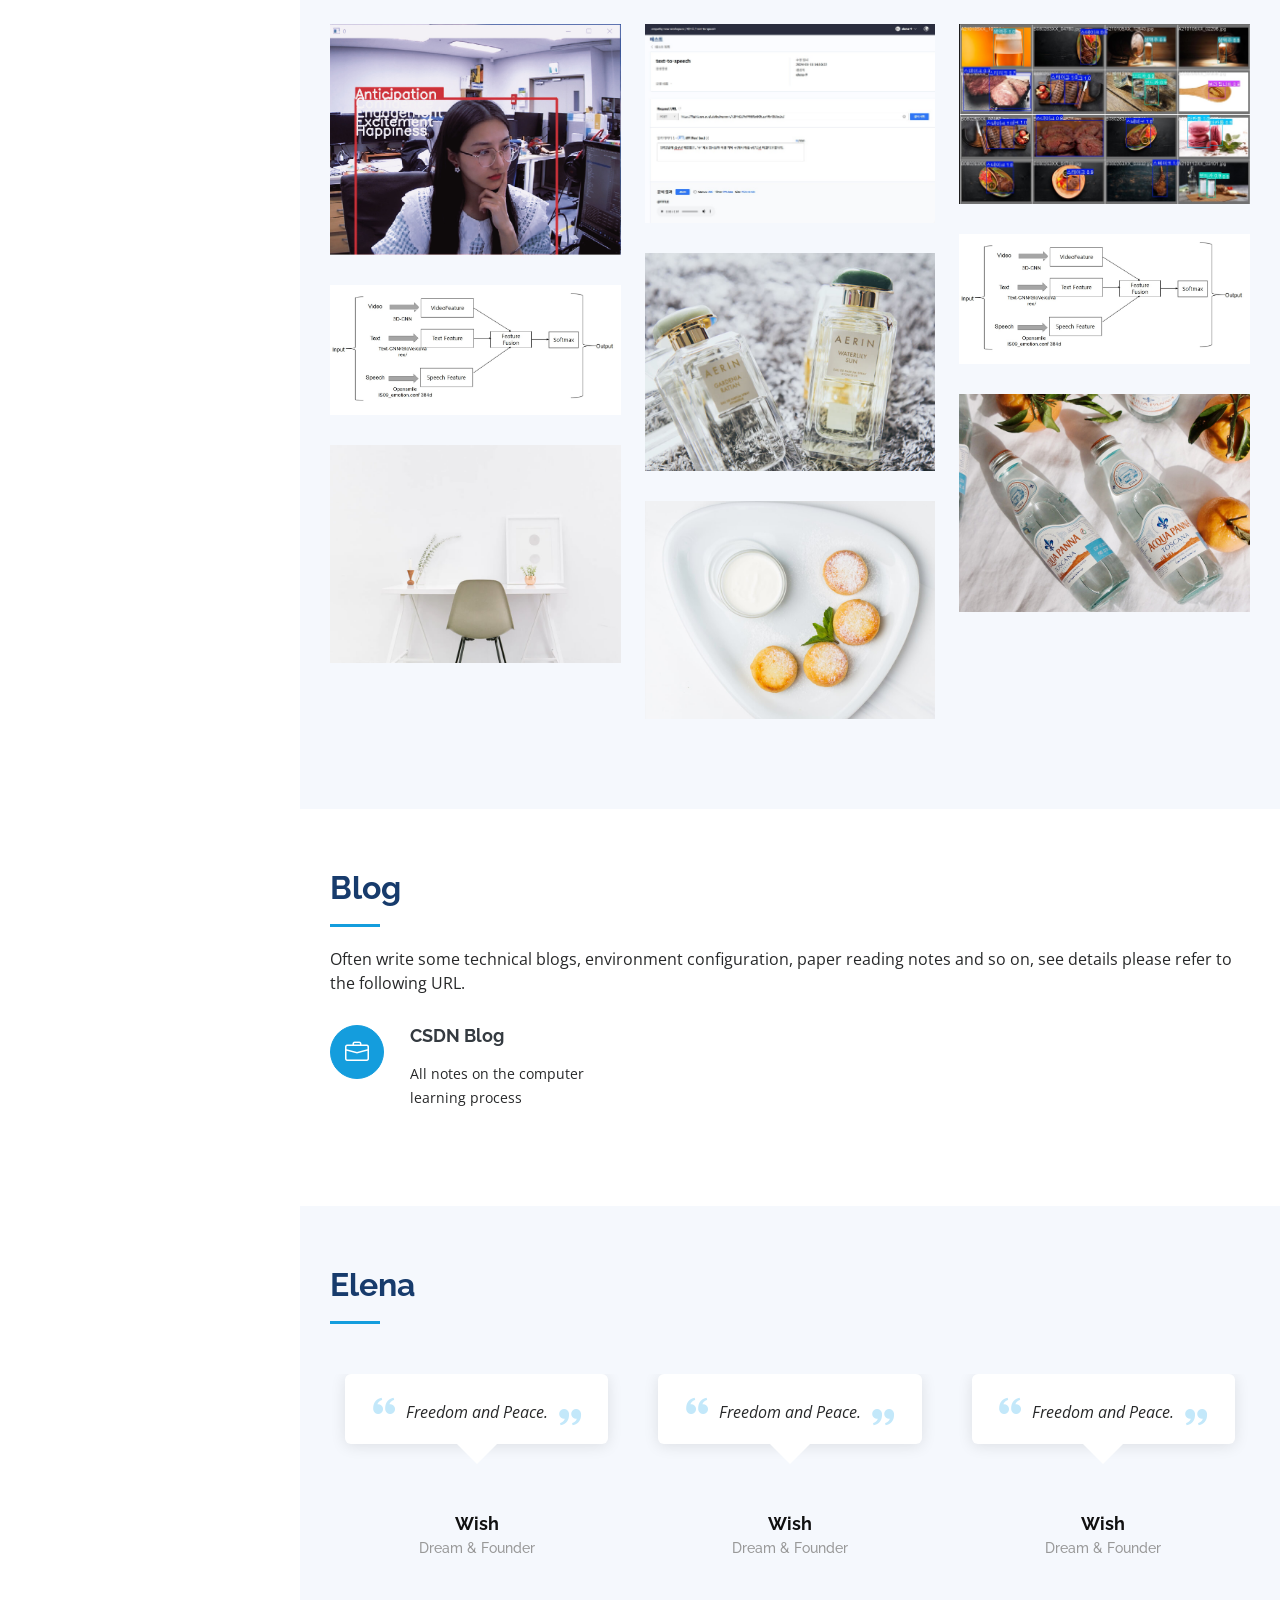
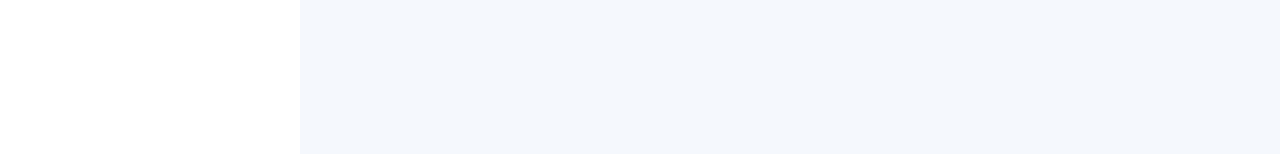
==== commit 7891d221: "Update index.html" ====
--- a/index.html
+++ b/index.html
@@ -342,9 +342,9 @@
 
           <div class="col-lg-4 col-md-6 portfolio-item filter-card">
             <div class="portfolio-wrap">
-              <img src="assets/img/portfolio/portfolio-4.jpg" class="img-fluid" alt="">
-              <div class="portfolio-links">
-                <a href="assets/img/portfolio/portfolio-4.jpg" data-gallery="portfolioGallery" class="portfolio-lightbox" title="Card 2"><i class="bx bx-plus"></i></a>
+              <img src="assets/img/portfolio/Multimodal-1.jpg" class="img-fluid" alt="">
+              <div class="portfolio-links">
+                <a href="assets/img/portfolio/Multimodal-1.jpg" data-gallery="portfolioGallery" class="portfolio-lightbox" title="Card 2"><i class="bx bx-plus"></i></a>
                 <a href="portfolio-details.html" title="More Details"><i class="bx bx-link"></i></a>
               </div>
             </div>
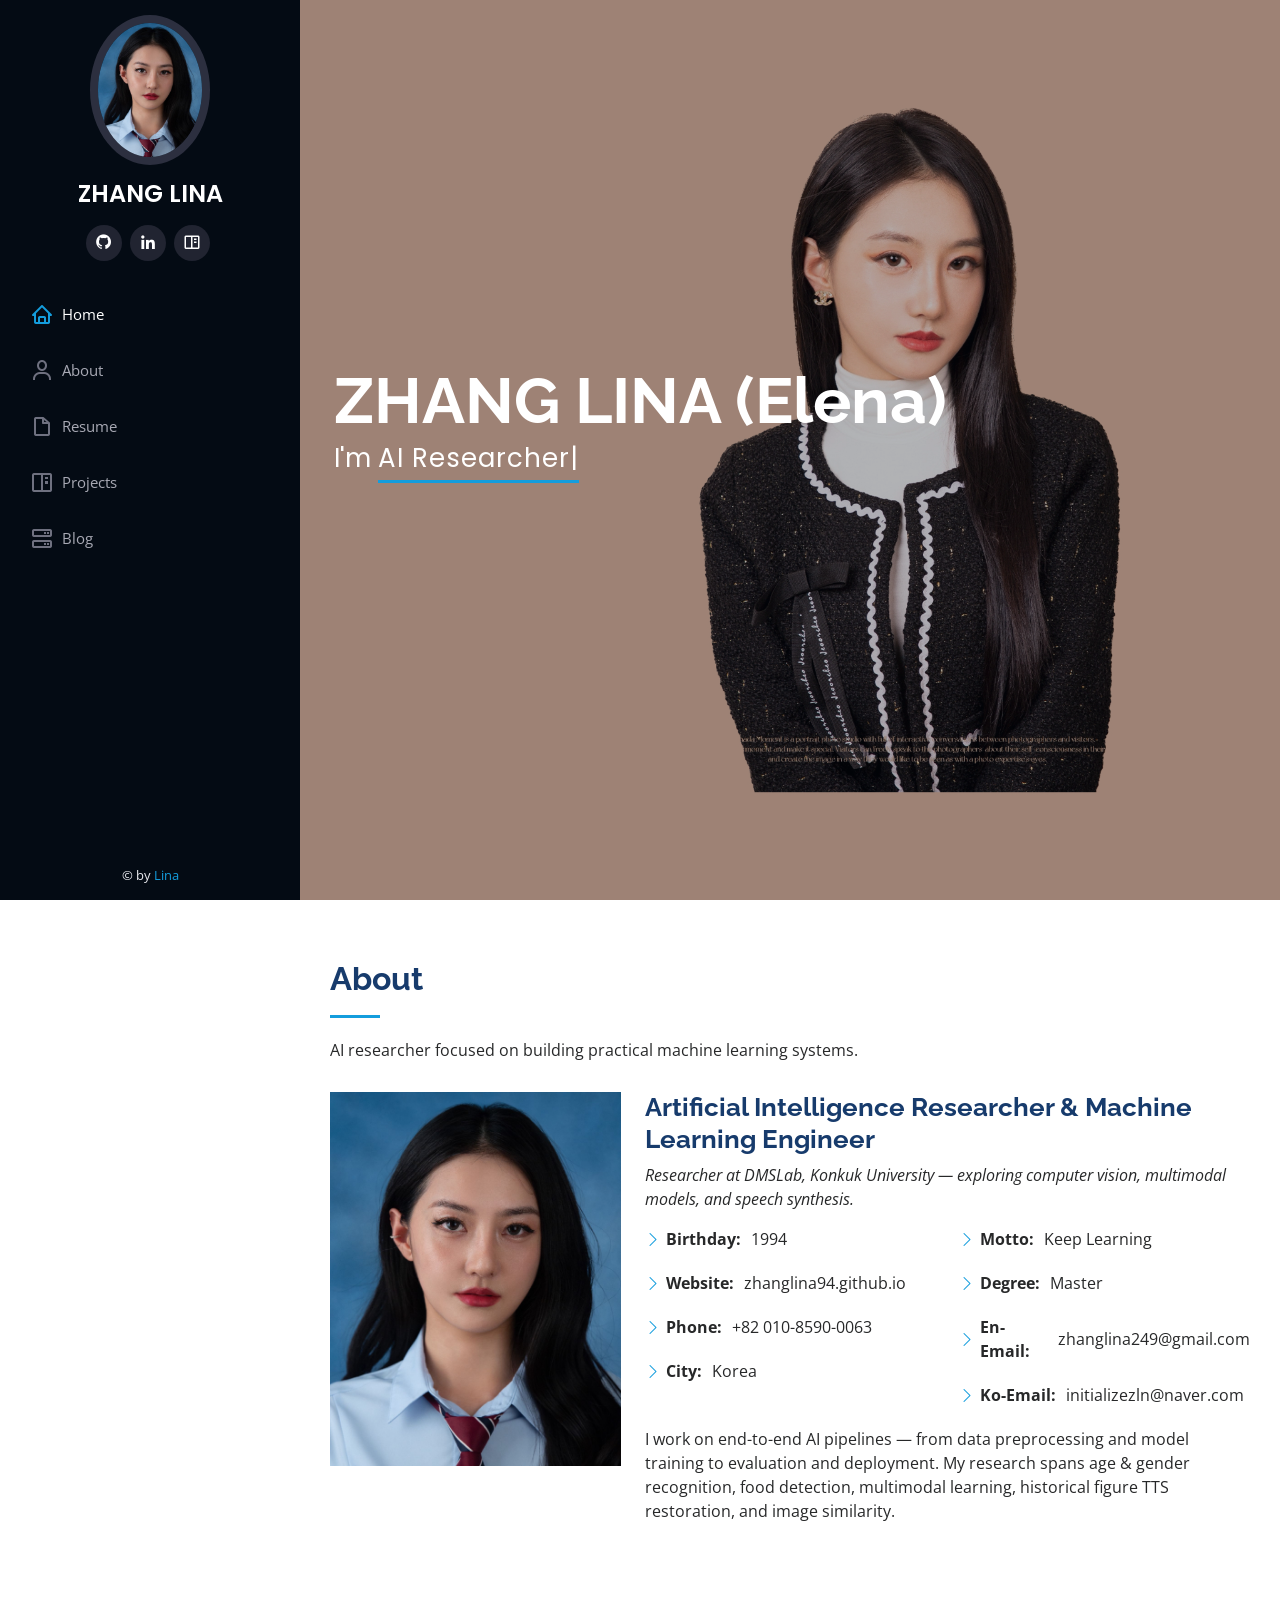
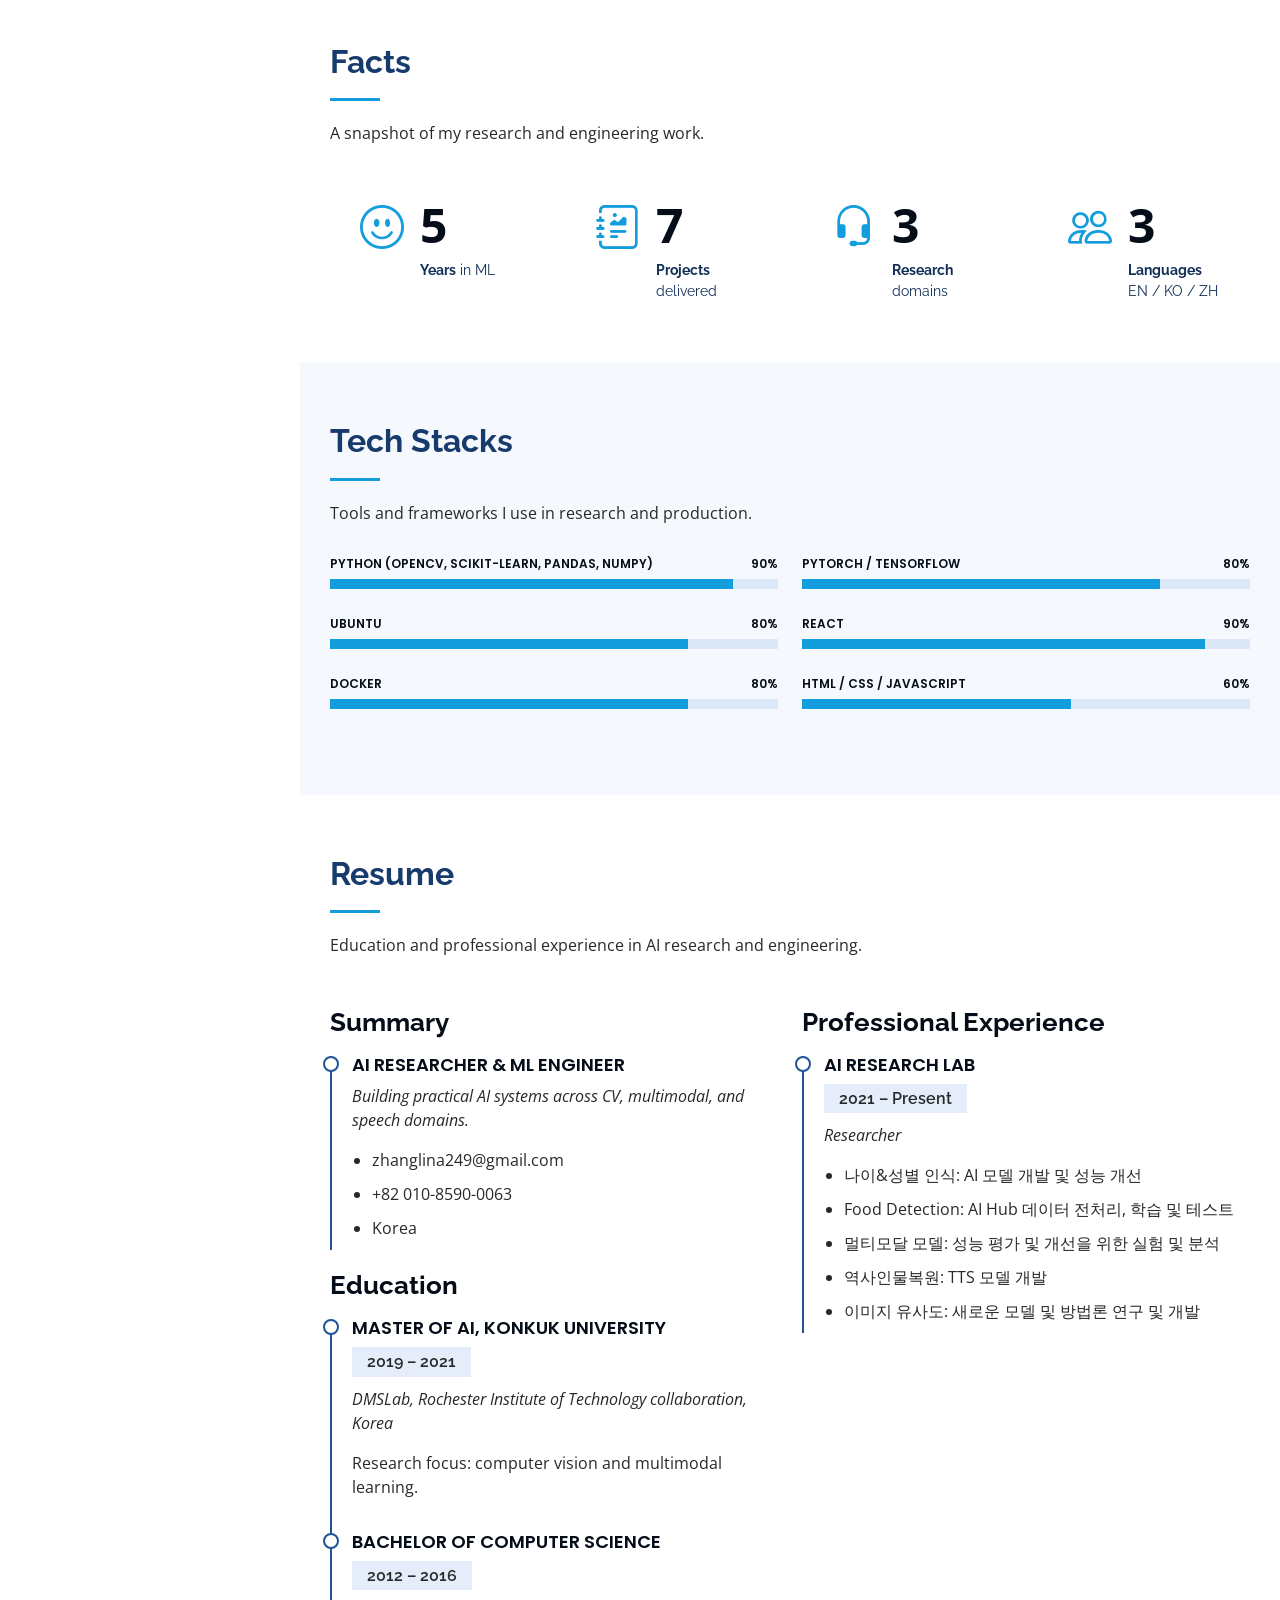
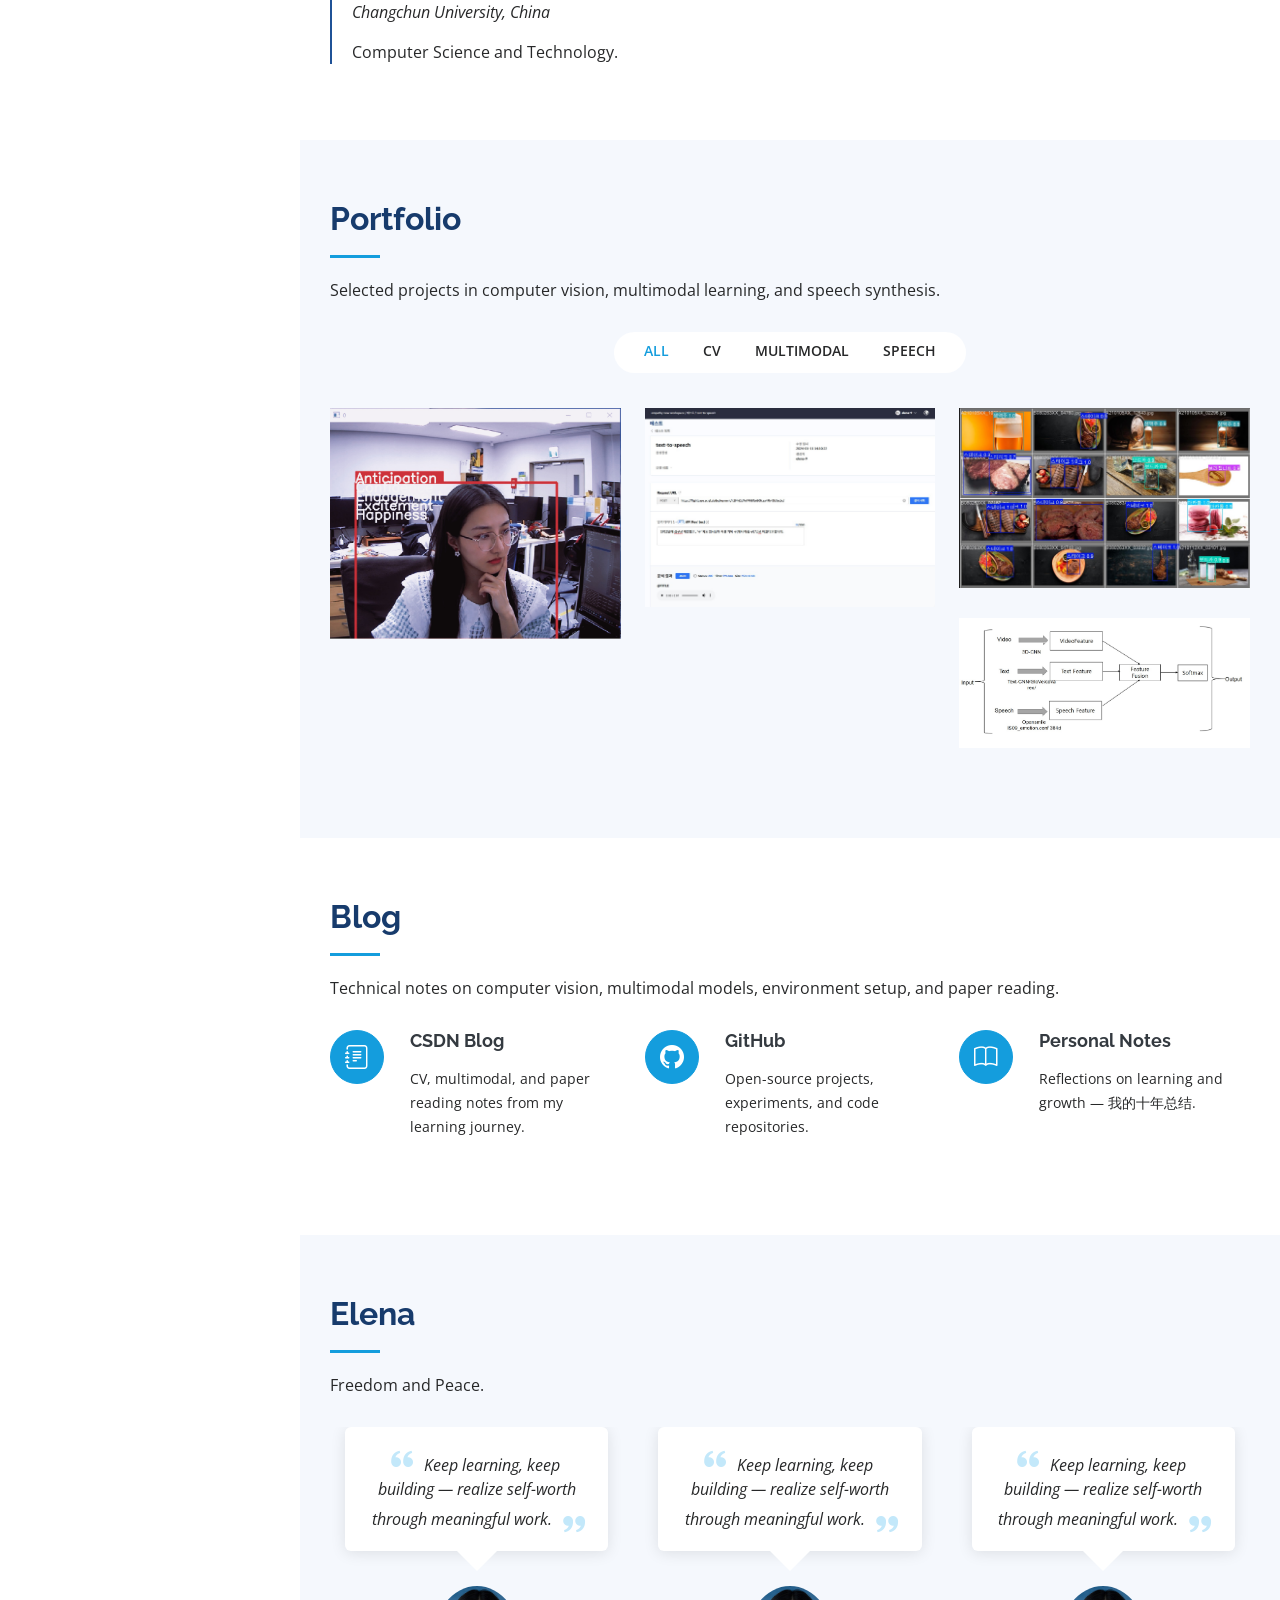
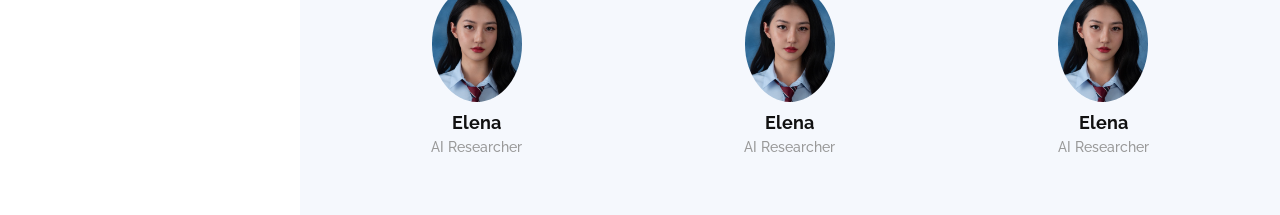
==== commit c1f792b8: "Optimize portfolio page content and fix blog navigation. Replace placeholder copy, trim portfolio to" ====
--- a/index.html
+++ b/index.html
@@ -5,9 +5,9 @@
   <meta charset="utf-8">
   <meta content="width=device-width, initial-scale=1.0" name="viewport">
 
-  <title> ZHANG LINA | AI Researcher</title>
-  <meta content="" name="description">
-  <meta content="" name="keywords">
+  <title>ZHANG LINA | AI Researcher</title>
+  <meta content="ZHANG LINA (Elena) — AI Researcher & Machine Learning Engineer specializing in computer vision, multimodal learning, and speech synthesis." name="description">
+  <meta content="AI, Machine Learning, PyTorch, Multimodal, Speech, Computer Vision, Elena Zhang" name="keywords">
 
   <!-- Favicons -->
   <link href="assets/img/favicon.png" rel="icon">
@@ -39,12 +39,12 @@
     <div class="d-flex flex-column">
 
       <div class="profile">
-        <img src="assets/img/profile-img.jpg" alt="" class="img-fluid rounded-circle">
-        <h1 class="text-light"><a href="index.html"> ZHANG LINA </a></h1>
+        <img src="assets/img/profile-img.jpg" alt="ZHANG LINA" class="img-fluid rounded-circle">
+        <h1 class="text-light"><a href="index.html">ZHANG LINA</a></h1>
         <div class="social-links mt-3 text-center">
-          <a href="#" class="twitter"><i class="bx bxl-twitter"></i></a>
-          <a href="#" class="facebook"><i class="bx bxl-facebook"></i></a>
-          <a href="www.linkedin.com/in/elena202208" class="linkedin"><i class="bx bxl-linkedin"></i></a>
+          <a href="https://github.com/zhanglina94" target="_blank" rel="noopener noreferrer" class="github" aria-label="GitHub"><i class="bx bxl-github"></i></a>
+          <a href="https://www.linkedin.com/in/elena202208" target="_blank" rel="noopener noreferrer" class="linkedin" aria-label="LinkedIn"><i class="bx bxl-linkedin"></i></a>
+          <a href="https://blog.csdn.net/weixin_44649780" target="_blank" rel="noopener noreferrer" class="csdn" aria-label="CSDN Blog"><i class="bx bx-book-content"></i></a>
         </div>
       </div>
 
@@ -54,7 +54,7 @@
           <li><a href="#about" class="nav-link scrollto"><i class="bx bx-user"></i> <span>About</span></a></li>
           <li><a href="#resume" class="nav-link scrollto"><i class="bx bx-file-blank"></i> <span>Resume</span></a></li>
           <li><a href="#portfolio" class="nav-link scrollto"><i class="bx bx-book-content"></i> <span>Projects</span></a></li>
-          <li><a href="#Blog" class="nav-link scrollto"><i class="bx bx-server"></i> <span>Blog</span></a></li>
+          <li><a href="#blog" class="nav-link scrollto"><i class="bx bx-server"></i> <span>Blog</span></a></li>
         </ul>
       </nav><!-- .nav-menu -->
     </div>
@@ -63,8 +63,8 @@
   <!-- ======= Hero Section ======= -->
   <section id="hero" class="d-flex flex-column justify-content-center align-items-center">
     <div class="hero-container" data-aos="fade-in">
-      <h1> ZHANG LINA (Elena)</h1>
-      <p>I'm <span class="typed" data-typed-items="AI Engineer."> </span></p>
+      <h1>ZHANG LINA (Elena)</h1>
+      <p>I'm <span class="typed" data-typed-items="AI Researcher, CV Engineer, Multimodal Researcher, ML Engineer"></span></p>
     </div>
   </section><!-- End Hero -->
 
@@ -76,30 +76,30 @@
 
         <div class="section-title">
           <h2>About</h2>
-          <p>.</p>
+          <p>AI researcher focused on building practical machine learning systems.</p>
         </div>
 
         <div class="row">
           <div class="col-lg-4" data-aos="fade-right">
-            <img src="assets/img/profile-img.jpg" class="img-fluid" alt="">
+            <img src="assets/img/profile-img.jpg" class="img-fluid" alt="ZHANG LINA profile photo">
           </div>
           <div class="col-lg-8 pt-4 pt-lg-0 content" data-aos="fade-left">
-            <h3>Artificial Intelligence Researcher &amp; Machine Learning Engineer .</h3>
+            <h3>Artificial Intelligence Researcher &amp; Machine Learning Engineer</h3>
             <p class="fst-italic">
-             -
+              Researcher at DMSLab, Konkuk University — exploring computer vision, multimodal models, and speech synthesis.
             </p>
             <div class="row">
               <div class="col-lg-6">
                 <ul>
                   <li><i class="bi bi-chevron-right"></i> <strong>Birthday:</strong> <span> 1994 </span></li>
-                  <li><i class="bi bi-chevron-right"></i> <strong>Website:</strong> <span>https://zhanglina94.github.io</span></li>
-                  <li><i class="bi bi-chevron-right"></i> <strong>Phone:</strong> <span>+8* 010-8590-0063</span></li>
+                  <li><i class="bi bi-chevron-right"></i> <strong>Website:</strong> <span>zhanglina94.github.io</span></li>
+                  <li><i class="bi bi-chevron-right"></i> <strong>Phone:</strong> <span>+82 010-8590-0063</span></li>
                   <li><i class="bi bi-chevron-right"></i> <strong>City:</strong> <span>Korea</span></li>
                 </ul>
               </div>
               <div class="col-lg-6">
                 <ul>
-                  <li><i class="bi bi-chevron-right"></i> <strong>Life:</strong> <span>Keep Learning </span></li>
+                  <li><i class="bi bi-chevron-right"></i> <strong>Motto:</strong> <span>Keep Learning </span></li>
                   <li><i class="bi bi-chevron-right"></i> <strong>Degree:</strong> <span>Master</span></li>
                   <li><i class="bi bi-chevron-right"></i> <strong>En-Email:</strong> <span>zhanglina249@gmail.com</span></li>
                   <li><i class="bi bi-chevron-right"></i> <strong>Ko-Email:</strong> <span>initializezln@naver.com</span></li>
@@ -107,7 +107,8 @@
               </div>
             </div>
             <p>
-             
+              I work on end-to-end AI pipelines — from data preprocessing and model training to evaluation and deployment.
+              My research spans age &amp; gender recognition, food detection, multimodal learning, historical figure TTS restoration, and image similarity.
             </p>
           </div>
         </div>
@@ -121,7 +122,7 @@
 
         <div class="section-title">
           <h2>Facts</h2>
-          <p></p>
+          <p>A snapshot of my research and engineering work.</p>
         </div>
 
         <div class="row no-gutters">
@@ -129,32 +130,32 @@
           <div class="col-lg-3 col-md-6 d-md-flex align-items-md-stretch" data-aos="fade-up">
             <div class="count-box">
               <i class="bi bi-emoji-smile"></i>
-              <span data-purecounter-start="0" data-purecounter-end="232" data-purecounter-duration="1" class="purecounter"></span>
-              <p><strong>*</strong> *</p>
+              <span data-purecounter-start="0" data-purecounter-end="5" data-purecounter-duration="1" class="purecounter"></span>
+              <p><strong>Years</strong> in ML</p>
             </div>
           </div>
 
           <div class="col-lg-3 col-md-6 d-md-flex align-items-md-stretch" data-aos="fade-up" data-aos-delay="100">
             <div class="count-box">
               <i class="bi bi-journal-richtext"></i>
-              <span data-purecounter-start="0" data-purecounter-end="521" data-purecounter-duration="1" class="purecounter"></span>
-              <p><strong>Projects</strong> *</p>
+              <span data-purecounter-start="0" data-purecounter-end="8" data-purecounter-duration="1" class="purecounter"></span>
+              <p><strong>Projects</strong> delivered</p>
             </div>
           </div>
 
           <div class="col-lg-3 col-md-6 d-md-flex align-items-md-stretch" data-aos="fade-up" data-aos-delay="200">
             <div class="count-box">
               <i class="bi bi-headset"></i>
-              <span data-purecounter-start="0" data-purecounter-end="1453" data-purecounter-duration="1" class="purecounter"></span>
-              <p><strong>-</strong></p>
+              <span data-purecounter-start="0" data-purecounter-end="3" data-purecounter-duration="1" class="purecounter"></span>
+              <p><strong>Research</strong> domains</p>
             </div>
           </div>
 
           <div class="col-lg-3 col-md-6 d-md-flex align-items-md-stretch" data-aos="fade-up" data-aos-delay="300">
             <div class="count-box">
               <i class="bi bi-people"></i>
-              <span data-purecounter-start="0" data-purecounter-end="32" data-purecounter-duration="1" class="purecounter"></span>
-              <p><strong>-</strong></p>
+              <span data-purecounter-start="0" data-purecounter-end="3" data-purecounter-duration="1" class="purecounter"></span>
+              <p><strong>Languages</strong> EN / KO / ZH</p>
             </div>
           </div>
 
@@ -169,7 +170,7 @@
 
         <div class="section-title">
           <h2>Tech Stacks</h2>
-          <p></p>
+          <p>Tools and frameworks I use in research and production.</p>
         </div>
 
         <div class="row skills-content">
@@ -177,7 +178,7 @@
           <div class="col-lg-6" data-aos="fade-up">
 
             <div class="progress">
-              <span class="skill"> Python(OpenCV,Scikit-learn,Pandas,Numpy) <i class="val">90%</i></span>
+              <span class="skill"> Python (OpenCV, Scikit-learn, Pandas, NumPy) <i class="val">90%</i></span>
               <div class="progress-bar-wrap">
                 <div class="progress-bar" role="progressbar" aria-valuenow="90" aria-valuemin="0" aria-valuemax="100"></div>
               </div>
@@ -202,7 +203,7 @@
           <div class="col-lg-6" data-aos="fade-up" data-aos-delay="100">
 
             <div class="progress">
-              <span class="skill">Pytorch/Tensorflow<i class="val">80%</i></span>
+              <span class="skill">PyTorch / TensorFlow<i class="val">80%</i></span>
               <div class="progress-bar-wrap">
                 <div class="progress-bar" role="progressbar" aria-valuenow="80" aria-valuemin="0" aria-valuemax="100"></div>
               </div>
@@ -216,7 +217,7 @@
             </div>
 
             <div class="progress">
-              <span class="skill">HTML/CSS/JavaScipt<i class="val">60%</i></span>
+              <span class="skill">HTML / CSS / JavaScript<i class="val">60%</i></span>
               <div class="progress-bar-wrap">
                 <div class="progress-bar" role="progressbar" aria-valuenow="60" aria-valuemin="0" aria-valuemax="100"></div>
               </div>
@@ -235,46 +236,48 @@
 
         <div class="section-title">
           <h2>Resume</h2>
-          <p> - CV  Download - </p>
+          <p>Education and professional experience in AI research and engineering.</p>
         </div>
 
         <div class="row">
           <div class="col-lg-6" data-aos="fade-up">
-            <h3 class="resume-title">Sumary</h3>
+            <h3 class="resume-title">Summary</h3>
             <div class="resume-item pb-0">
-              <h4>Work hard </h4>
-              <p><em> </em></p>
+              <h4>AI Researcher &amp; ML Engineer</h4>
+              <p><em>Building practical AI systems across CV, multimodal, and speech domains.</em></p>
               <ul>
-                <li> Realize self-worth with work .</li>
+                <li>zhanglina249@gmail.com</li>
+                <li>+82 010-8590-0063</li>
+                <li>Korea</li>
               </ul>
             </div>
 
             <h3 class="resume-title">Education</h3>
             <div class="resume-item">
-              <h4>Master of Konkuk University &amp; AI</h4>
-             
-              <p><em>Rochester Institute of Technology, DMSLab, KOREA</em></p>
-              <p></p>
+              <h4>Master of AI, Konkuk University</h4>
+              <h5>2019 – 2021</h5>
+              <p><em>DMSLab, Rochester Institute of Technology collaboration, Korea</em></p>
+              <p>Research focus: computer vision and multimodal learning.</p>
             </div>
             <div class="resume-item">
-              <h4>Bachelor of Changchun University ... &amp; CS </h4>
-            
-              <p><em>Computer Science and Technology, CHINA</em></p>
-              <p></p>
+              <h4>Bachelor of Computer Science</h4>
+              <h5>2012 – 2016</h5>
+              <p><em>Changchun University, China</em></p>
+              <p>Computer Science and Technology.</p>
             </div>
           </div>
           <div class="col-lg-6" data-aos="fade-up" data-aos-delay="100">
             <h3 class="resume-title">Professional Experience</h3>
             <div class="resume-item">
-              <h4>(C)Arc**</h4>
-              <h5>AAAI </h5>
-              <p><em> Researcher </em></p>
+              <h4>AI Research Lab</h4>
+              <h5>2021 – Present</h5>
+              <p><em>Researcher</em></p>
               <ul>
-                <li> 나이&성별 인식	: AI 모델 개발 성능 개선시킴	</li>
-                <li> Food Detection	: AI Hub 데이터 전처리 ,학습 및 테스트	</li>
-                <li> 멀티모달	모델 : 성능 평가 및 개선을 위한 실험 및 분석 수행	</li>
-                <li> 역사인물복원	: TTS모델 개발	</li>
-                <li> 이미지 유사도	: 알고리즘과 기술을 연구하고 분석하여 새로운 모델 및 방법론 개발	</li>
+                <li> 나이&amp;성별 인식: AI 모델 개발 및 성능 개선</li>
+                <li> Food Detection: AI Hub 데이터 전처리, 학습 및 테스트</li>
+                <li> 멀티모달 모델: 성능 평가 및 개선을 위한 실험 및 분석</li>
+                <li> 역사인물복원: TTS 모델 개발</li>
+                <li> 이미지 유사도: 새로운 모델 및 방법론 연구 및 개발</li>
 
               </ul>
             </div>
@@ -291,9 +294,7 @@
 
         <div class="section-title">
           <h2>Portfolio</h2>
-          <p>I spend a lot of time on my projects, which include projects that I encounter at work, as well as personal research projects.
-          <p>- The main overviews are computer vision(CV), Multimodal,speech,and etc.</p>
-          </p>
+          <p>Selected projects in computer vision, multimodal learning, and speech synthesis.</p>
         </div>
 
         <div class="row" data-aos="fade-up">
@@ -312,90 +313,36 @@
 
           <div class="col-lg-4 col-md-6 portfolio-item filter-app">
             <div class="portfolio-wrap">
-              <img src="assets/img/portfolio/EmoRegPro-1.jpg" class="img-fluid" alt="">
+              <img src="assets/img/portfolio/EmoRegPro-1.jpg" class="img-fluid" alt="Age and Gender Recognition">
               <div class="portfolio-links">
-                <a href="assets/img/portfolio/EmoRegPro-1.jpg" data-gallery="portfolioGallery" class="portfolio-lightbox" title="App 1"><i class="bx bx-plus"></i></a>
-                <a href="portfolio-details.html" title="More Details"><i class="bx bx-link"></i></a>
+                <a href="assets/img/portfolio/EmoRegPro-1.jpg" data-gallery="portfolioGallery" class="portfolio-lightbox" title="Age &amp; Gender Recognition"><i class="bx bx-plus"></i></a>
               </div>
             </div>
           </div>
 
           <div class="col-lg-4 col-md-6 portfolio-item filter-web">
             <div class="portfolio-wrap">
-              <img src="assets/img/portfolio/tts-1.jpg" class="img-fluid" alt="">
+              <img src="assets/img/portfolio/tts-1.jpg" class="img-fluid" alt="Historical Figure TTS Restoration">
               <div class="portfolio-links">
-                <a href="assets/img/portfolio/tts-1.jpg" data-gallery="portfolioGallery" class="portfolio-lightbox" title="Web 3"><i class="bx bx-plus"></i></a>
-                <a href="portfolio-details.html" title="More Details"><i class="bx bx-link"></i></a>
+                <a href="assets/img/portfolio/tts-1.jpg" data-gallery="portfolioGallery" class="portfolio-lightbox" title="Historical Figure TTS Restoration"><i class="bx bx-plus"></i></a>
               </div>
             </div>
           </div>
 
           <div class="col-lg-4 col-md-6 portfolio-item filter-app">
             <div class="portfolio-wrap">
-              <img src="assets/img/portfolio/FoodReg-2.jpg" class="img-fluid" alt="">
+              <img src="assets/img/portfolio/FoodReg-2.jpg" class="img-fluid" alt="Food Detection">
               <div class="portfolio-links">
-                <a href="assets/img/portfolio/FoodReg-2.jpg" data-gallery="portfolioGallery" class="portfolio-lightbox" title="App 2"><i class="bx bx-plus"></i></a>
-                <a href="portfolio-details.html" title="More Details"><i class="bx bx-link"></i></a>
+                <a href="assets/img/portfolio/FoodReg-2.jpg" data-gallery="portfolioGallery" class="portfolio-lightbox" title="Food Detection"><i class="bx bx-plus"></i></a>
               </div>
             </div>
           </div>
 
           <div class="col-lg-4 col-md-6 portfolio-item filter-card">
             <div class="portfolio-wrap">
-              <img src="assets/img/portfolio/Multimodal-1.jpg" class="img-fluid" alt="">
+              <img src="assets/img/portfolio/Multimodal-1.jpg" class="img-fluid" alt="Multimodal Model Evaluation">
               <div class="portfolio-links">
-                <a href="assets/img/portfolio/Multimodal-1.jpg" data-gallery="portfolioGallery" class="portfolio-lightbox" title="Card 2"><i class="bx bx-plus"></i></a>
-                <a href="portfolio-details.html" title="More Details"><i class="bx bx-link"></i></a>
-              </div>
-            </div>
-          </div>
-
-          <div class="col-lg-4 col-md-6 portfolio-item filter-web">
-            <div class="portfolio-wrap">
-              <img src="assets/img/portfolio/portfolio-5.jpg" class="img-fluid" alt="">
-              <div class="portfolio-links">
-                <a href="assets/img/portfolio/portfolio-5.jpg" data-gallery="portfolioGallery" class="portfolio-lightbox" title="Web 2"><i class="bx bx-plus"></i></a>
-                <a href="portfolio-details.html" title="More Details"><i class="bx bx-link"></i></a>
-              </div>
-            </div>
-          </div>
-
-          <div class="col-lg-4 col-md-6 portfolio-item filter-app">
-            <div class="portfolio-wrap">
-              <img src="assets/img/portfolio/Multimodal-1.jpg" class="img-fluid" alt="">
-              <div class="portfolio-links">
-                <a href="assets/img/portfolio/Multimodal-1.jpg" data-gallery="portfolioGallery" class="portfolio-lightbox" title="App 3"><i class="bx bx-plus"></i></a>
-                <a href="portfolio-details.html" title="More Details"><i class="bx bx-link"></i></a>
-              </div>
-            </div>
-          </div>
-
-          <div class="col-lg-4 col-md-6 portfolio-item filter-card">
-            <div class="portfolio-wrap">
-              <img src="assets/img/portfolio/portfolio-7.jpg" class="img-fluid" alt="">
-              <div class="portfolio-links">
-                <a href="assets/img/portfolio/portfolio-7.jpg" data-gallery="portfolioGallery" class="portfolio-lightbox" title="Card 1"><i class="bx bx-plus"></i></a>
-                <a href="portfolio-details.html" title="More Details"><i class="bx bx-link"></i></a>
-              </div>
-            </div>
-          </div>
-
-          <div class="col-lg-4 col-md-6 portfolio-item filter-card">
-            <div class="portfolio-wrap">
-              <img src="assets/img/portfolio/portfolio-8.jpg" class="img-fluid" alt="">
-              <div class="portfolio-links">
-                <a href="assets/img/portfolio/portfolio-8.jpg" data-gallery="portfolioGallery" class="portfolio-lightbox" title="Card 3"><i class="bx bx-plus"></i></a>
-                <a href="portfolio-details.html" title="More Details"><i class="bx bx-link"></i></a>
-              </div>
-            </div>
-          </div>
-
-          <div class="col-lg-4 col-md-6 portfolio-item filter-web">
-            <div class="portfolio-wrap">
-              <img src="assets/img/portfolio/portfolio-9.jpg" class="img-fluid" alt="">
-              <div class="portfolio-links">
-                <a href="assets/img/portfolio/portfolio-9.jpg" data-gallery="portfolioGallery" class="portfolio-lightbox" title="Web 3"><i class="bx bx-plus"></i></a>
-                <a href="portfolio-details.html" title="More Details"><i class="bx bx-link"></i></a>
+                <a href="assets/img/portfolio/Multimodal-1.jpg" data-gallery="portfolioGallery" class="portfolio-lightbox" title="Multimodal Model Evaluation"><i class="bx bx-plus"></i></a>
               </div>
             </div>
           </div>
@@ -405,26 +352,37 @@
       </div>
     </section><!-- End Portfolio Section -->
 
-     <!-- ======= Blog (Services) Section ======= -->
-     <section id="services" class="services">
+    <!-- ======= Blog Section ======= -->
+    <section id="blog" class="services">
       <div class="container">
 
         <div class="section-title">
           <h2>Blog</h2>
-          <p>Often write some technical blogs, environment configuration, paper reading notes and so on, see details please refer to the following URL.</p>
+          <p>Technical notes on computer vision, multimodal models, environment setup, and paper reading.</p>
         </div>
 
         <div class="row">
           <div class="col-lg-4 col-md-6 icon-box" data-aos="fade-up">
-            <div class="icon"><i class="bi bi-briefcase"></i></div>
-            <h4 class="title"><a href="https://blog.csdn.net/weixin_44649780?">CSDN Blog</a></h4>
-            <p class="description">All notes on the computer learning process </p>
-         
-       
-        </div>
-
-      </div>
-    </section><!-- End Services Section -->
+            <div class="icon"><i class="bi bi-journal-text"></i></div>
+            <h4 class="title"><a href="https://blog.csdn.net/weixin_44649780" target="_blank" rel="noopener noreferrer">CSDN Blog</a></h4>
+            <p class="description">CV, multimodal, and paper reading notes from my learning journey.</p>
+          </div>
+
+          <div class="col-lg-4 col-md-6 icon-box" data-aos="fade-up" data-aos-delay="100">
+            <div class="icon"><i class="bi bi-github"></i></div>
+            <h4 class="title"><a href="https://github.com/zhanglina94" target="_blank" rel="noopener noreferrer">GitHub</a></h4>
+            <p class="description">Open-source projects, experiments, and code repositories.</p>
+          </div>
+
+          <div class="col-lg-4 col-md-6 icon-box" data-aos="fade-up" data-aos-delay="200">
+            <div class="icon"><i class="bi bi-book"></i></div>
+            <h4 class="title"><a href="assets/notes.md" target="_blank" rel="noopener noreferrer">Personal Notes</a></h4>
+            <p class="description">Reflections on learning and growth — 我的十年总结.</p>
+          </div>
+        </div>
+
+      </div>
+    </section><!-- End Blog Section -->
 
     <!-- ======= Testimonials Section ======= -->
     <section id="testimonials" class="testimonials section-bg">
@@ -432,7 +390,7 @@
 
         <div class="section-title">
           <h2>Elena</h2>
-          <p></p>
+          <p>Freedom and Peace.</p>
         </div>
 
         <div class="testimonials-slider swiper" data-aos="fade-up" data-aos-delay="100">
@@ -442,15 +400,16 @@
               <div class="testimonial-item" data-aos="fade-up">
                 <p>
                   <i class="bx bxs-quote-alt-left quote-icon-left"></i>
-                   Freedom and Peace.
+                  Keep learning, keep building — realize self-worth through meaningful work.
                   <i class="bx bxs-quote-alt-right quote-icon-right"></i>
                 </p>
-                <img src="assets/img/testimonials/testimonials-1.jpg" class="testimonial-img" alt="">
-                <h3>Wish</h3>
-                <h4>Dream &amp; Founder</h4>
+                <img src="assets/img/profile-img.jpg" class="testimonial-img" alt="Elena">
+                <h3>Elena</h3>
+                <h4>AI Researcher</h4>
               </div>
             </div><!-- End testimonial item -->
 
+          </div>
           <div class="swiper-pagination"></div>
         </div>
 
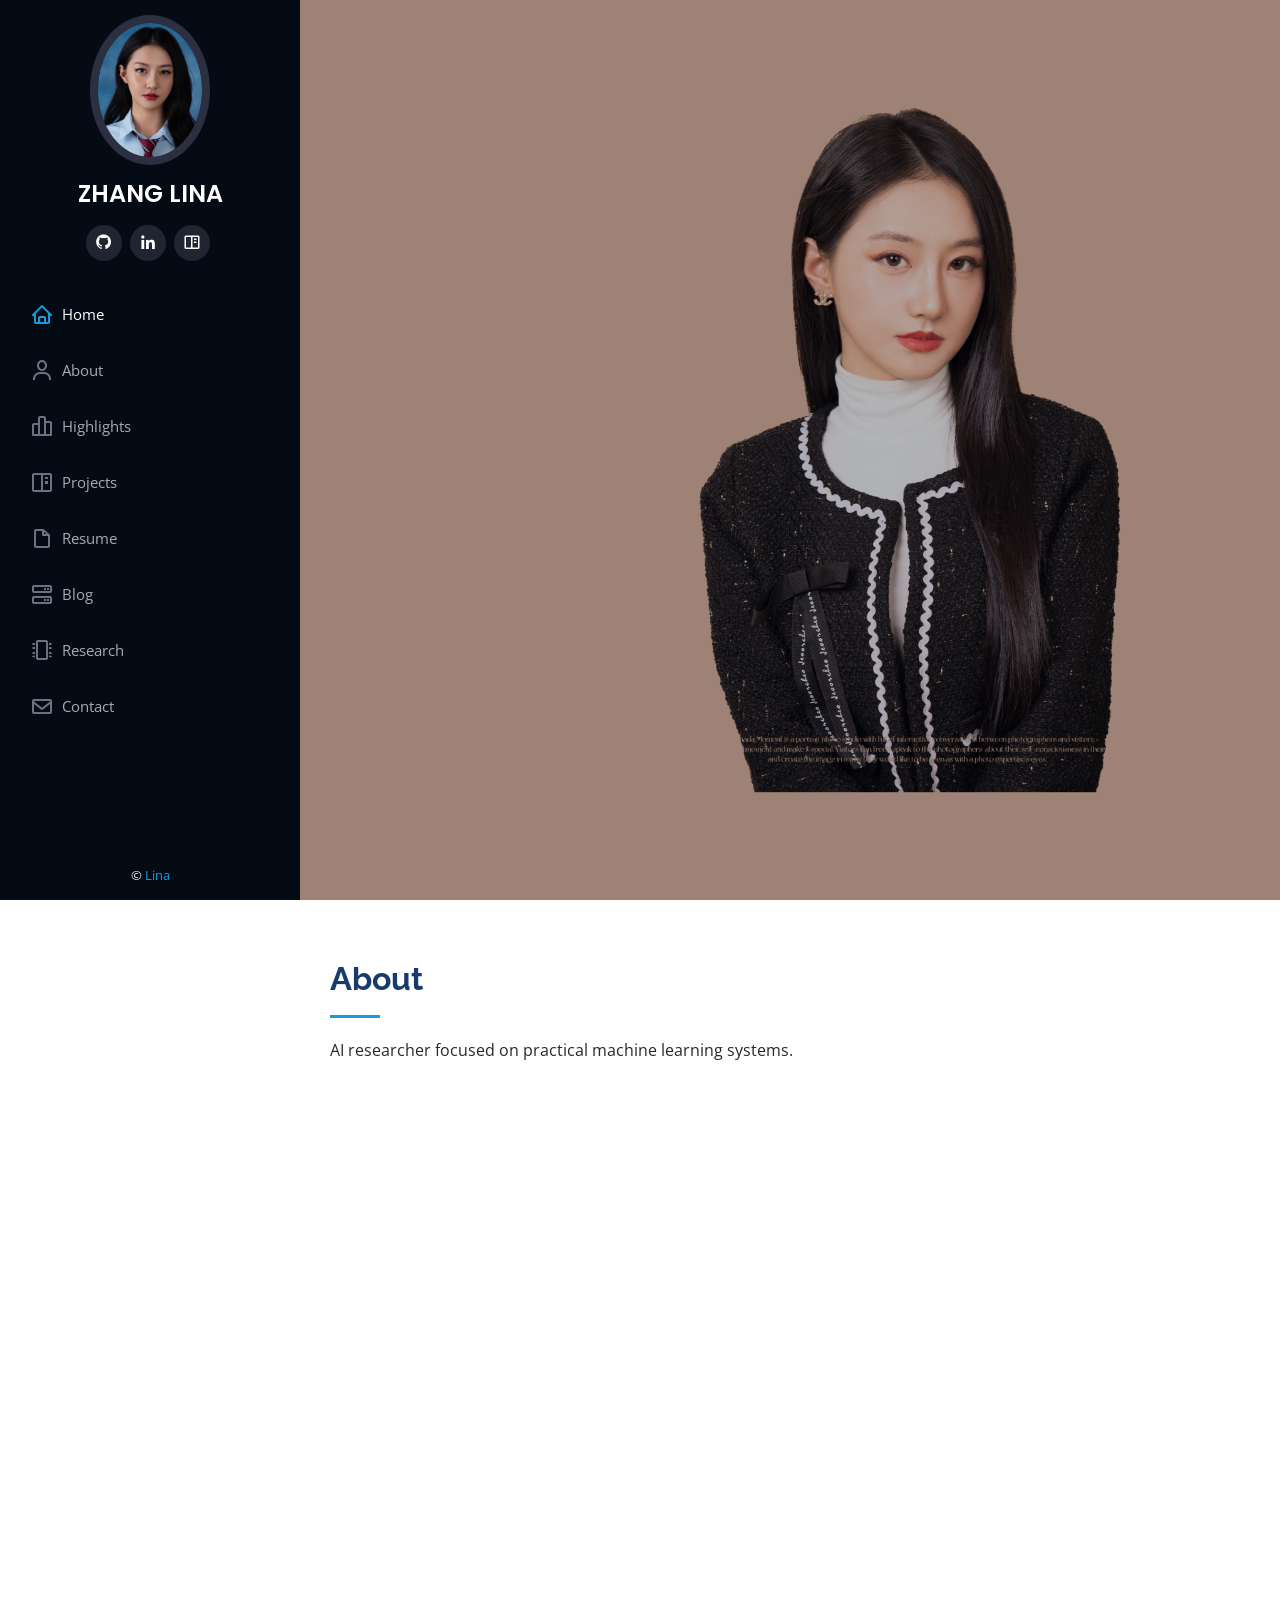
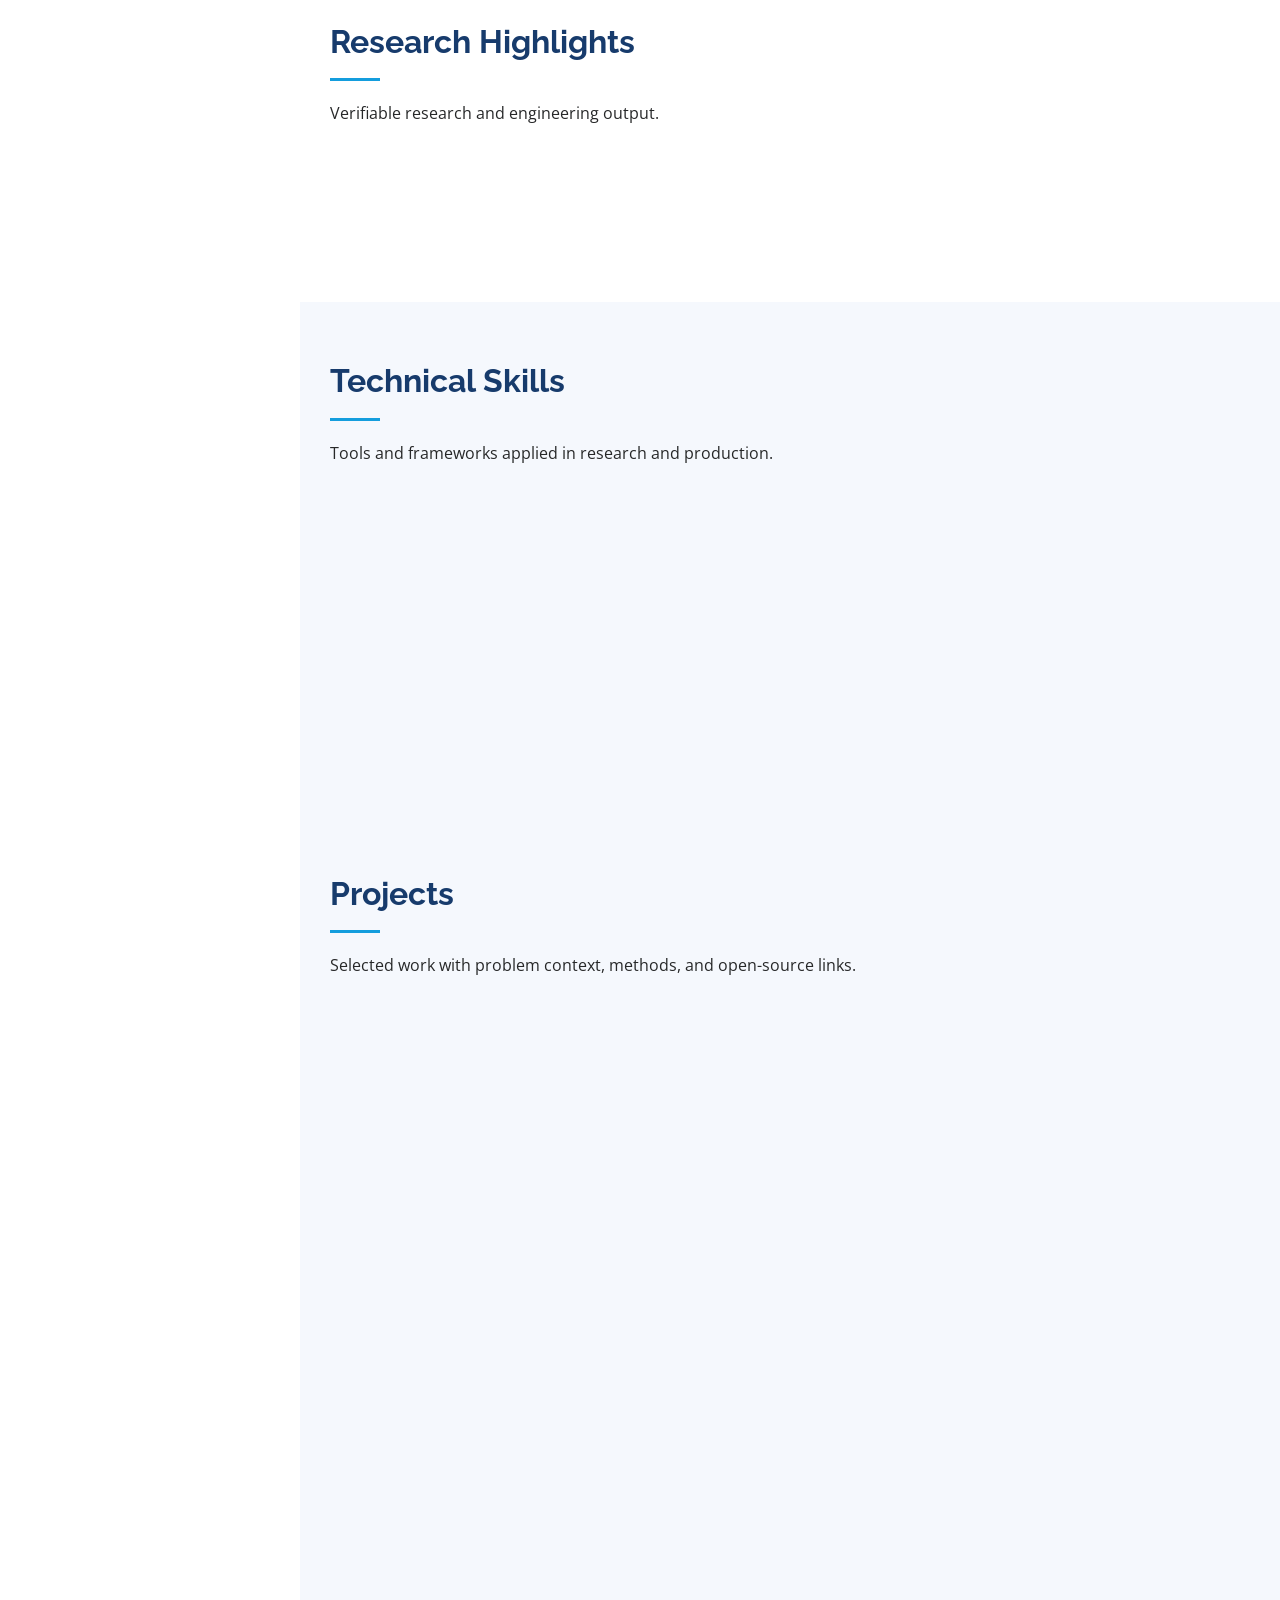
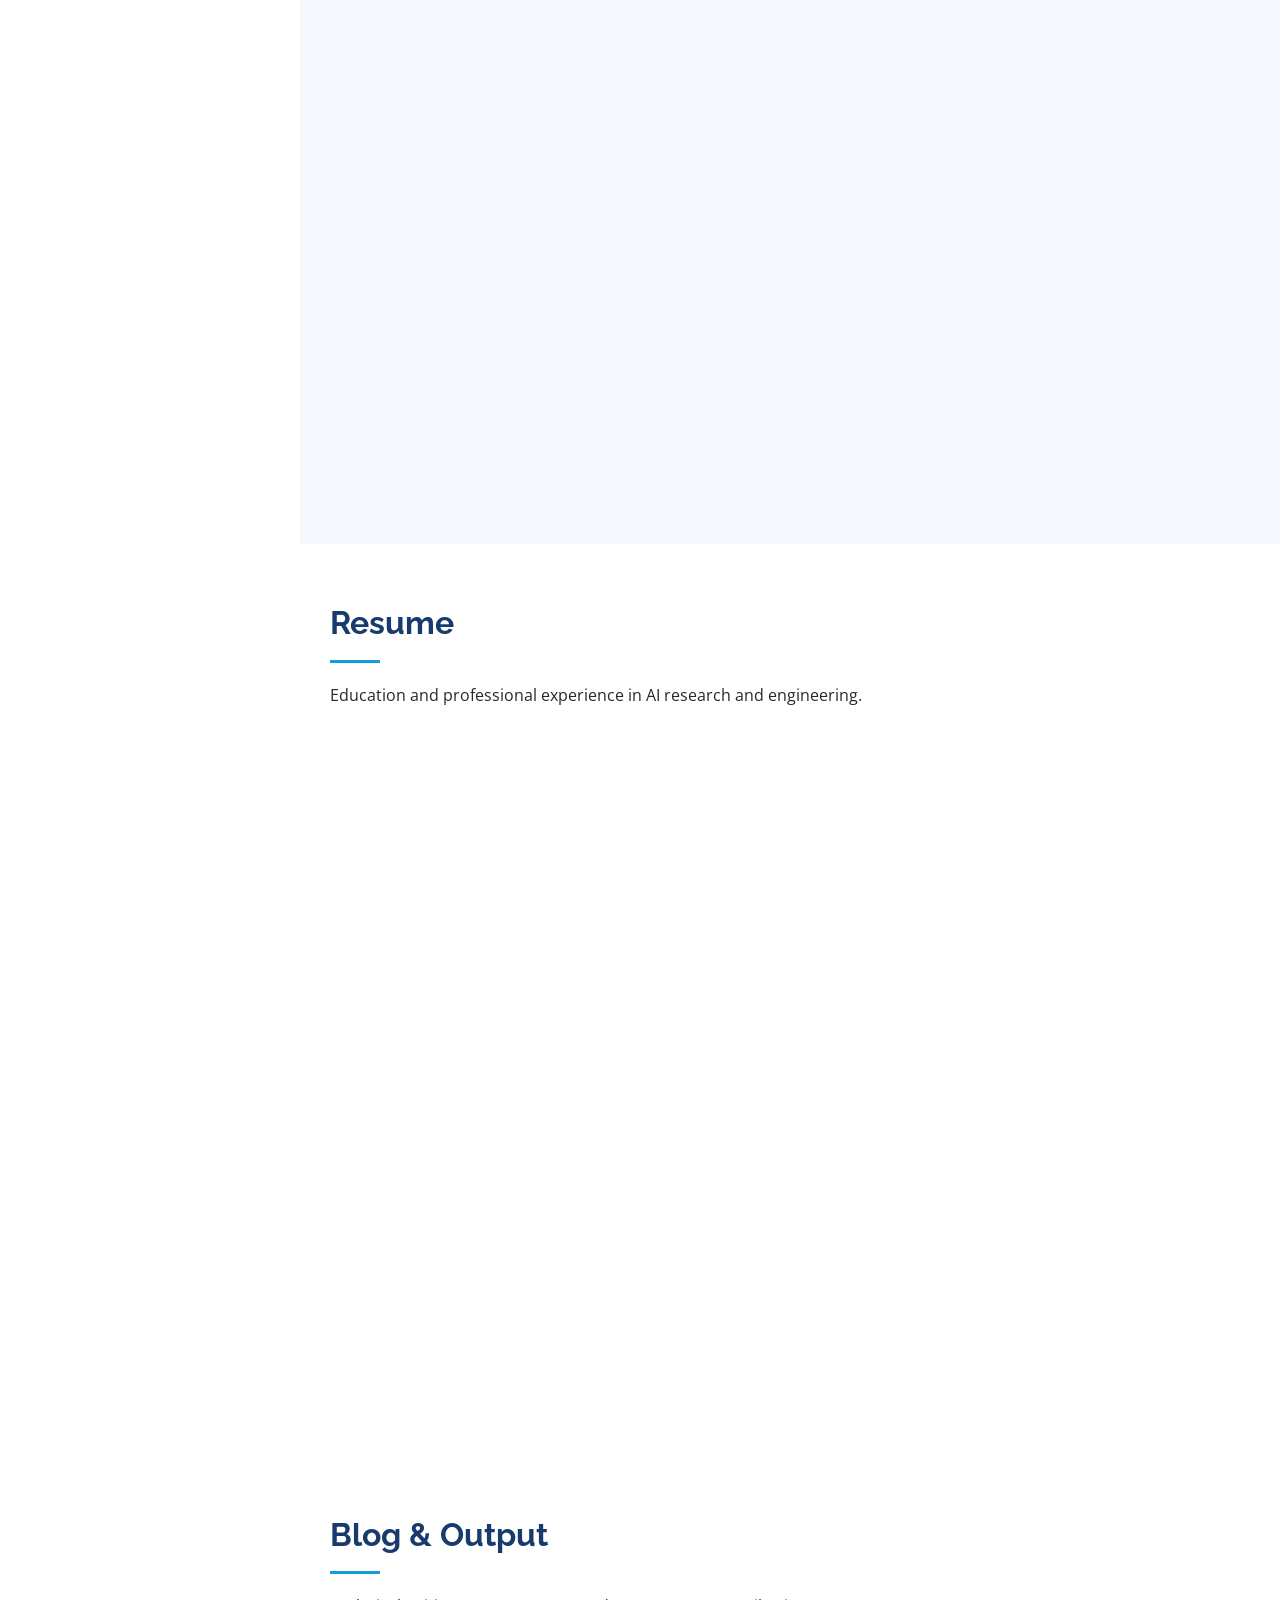
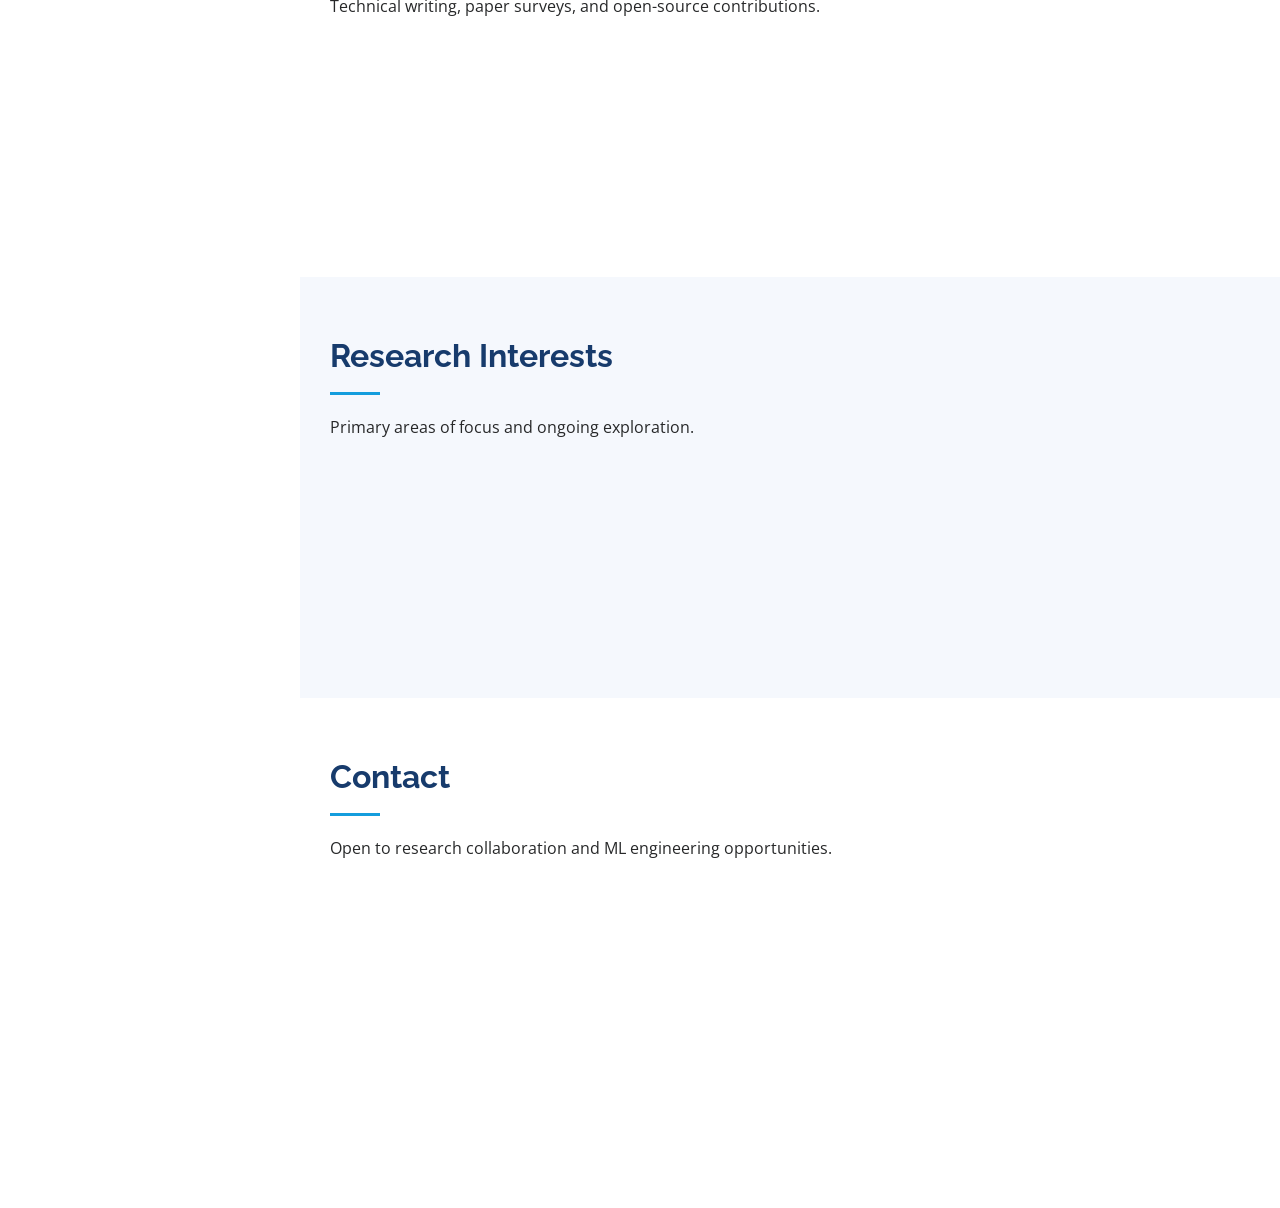
==== commit ef64c4ca: "Elevate portfolio to a research-focused professional profile. Add hero CTAs, research highlights, sk" ====
--- a/index.html
+++ b/index.html
@@ -6,38 +6,36 @@
   <meta content="width=device-width, initial-scale=1.0" name="viewport">
 
   <title>ZHANG LINA | AI Researcher</title>
-  <meta content="ZHANG LINA (Elena) — AI Researcher & Machine Learning Engineer specializing in computer vision, multimodal learning, and speech synthesis." name="description">
+  <meta content="ZHANG LINA (Elena) — AI Researcher specializing in computer vision, multimodal learning, and speech synthesis. Building end-to-end ML systems from research to deployment." name="description">
   <meta content="AI, Machine Learning, PyTorch, Multimodal, Speech, Computer Vision, Elena Zhang" name="keywords">
 
-  <!-- Favicons -->
+  <meta property="og:title" content="ZHANG LINA | AI Researcher">
+  <meta property="og:description" content="AI Researcher · Computer Vision · Multimodal · Speech Synthesis">
+  <meta property="og:url" content="https://zhanglina94.github.io/">
+  <meta property="og:type" content="website">
+  <meta property="og:image" content="https://zhanglina94.github.io/assets/img/profile-img.jpg">
+  <link rel="canonical" href="https://zhanglina94.github.io/">
+
   <link href="assets/img/favicon.png" rel="icon">
   <link href="assets/img/apple-touch-icon.png" rel="apple-touch-icon">
 
-  <!-- Google Fonts -->
   <link href="https://fonts.googleapis.com/css?family=Open+Sans:300,300i,400,400i,600,600i,700,700i|Raleway:300,300i,400,400i,500,500i,600,600i,700,700i|Poppins:300,300i,400,400i,500,500i,600,600i,700,700i" rel="stylesheet">
 
-  <!-- Vendor CSS Files -->
   <link href="assets/vendor/aos/aos.css" rel="stylesheet">
   <link href="assets/vendor/bootstrap/css/bootstrap.min.css" rel="stylesheet">
   <link href="assets/vendor/bootstrap-icons/bootstrap-icons.css" rel="stylesheet">
   <link href="assets/vendor/boxicons/css/boxicons.min.css" rel="stylesheet">
   <link href="assets/vendor/glightbox/css/glightbox.min.css" rel="stylesheet">
   <link href="assets/vendor/swiper/swiper-bundle.min.css" rel="stylesheet">
-
-  <!-- Template Main CSS File -->
   <link href="assets/css/style.css" rel="stylesheet">
-
 </head>
 
 <body>
 
-  <!-- ======= Mobile nav toggle button ======= -->
   <i class="bi bi-list mobile-nav-toggle d-xl-none"></i>
 
-  <!-- ======= Header ======= -->
   <header id="header">
     <div class="d-flex flex-column">
-
       <div class="profile">
         <img src="assets/img/profile-img.jpg" alt="ZHANG LINA" class="img-fluid rounded-circle">
         <h1 class="text-light"><a href="index.html">ZHANG LINA</a></h1>
@@ -52,193 +50,238 @@
         <ul>
           <li><a href="#hero" class="nav-link scrollto active"><i class="bx bx-home"></i> <span>Home</span></a></li>
           <li><a href="#about" class="nav-link scrollto"><i class="bx bx-user"></i> <span>About</span></a></li>
+          <li><a href="#highlights" class="nav-link scrollto"><i class="bx bx-bar-chart-alt-2"></i> <span>Highlights</span></a></li>
+          <li><a href="#portfolio" class="nav-link scrollto"><i class="bx bx-book-content"></i> <span>Projects</span></a></li>
           <li><a href="#resume" class="nav-link scrollto"><i class="bx bx-file-blank"></i> <span>Resume</span></a></li>
-          <li><a href="#portfolio" class="nav-link scrollto"><i class="bx bx-book-content"></i> <span>Projects</span></a></li>
           <li><a href="#blog" class="nav-link scrollto"><i class="bx bx-server"></i> <span>Blog</span></a></li>
+          <li><a href="#research" class="nav-link scrollto"><i class="bx bx-microchip"></i> <span>Research</span></a></li>
+          <li><a href="#contact" class="nav-link scrollto"><i class="bx bx-envelope"></i> <span>Contact</span></a></li>
         </ul>
-      </nav><!-- .nav-menu -->
+      </nav>
     </div>
-  </header><!-- End Header -->
-
-  <!-- ======= Hero Section ======= -->
+  </header>
+
   <section id="hero" class="d-flex flex-column justify-content-center align-items-center">
     <div class="hero-container" data-aos="fade-in">
       <h1>ZHANG LINA (Elena)</h1>
+      <p class="hero-tagline">AI Researcher · Computer Vision · Multimodal · Speech</p>
       <p>I'm <span class="typed" data-typed-items="AI Researcher, CV Engineer, Multimodal Researcher, ML Engineer"></span></p>
+      <p class="hero-summary">Building end-to-end ML systems from research to deployment.</p>
+      <div class="hero-cta">
+        <a href="#portfolio" class="btn-hero btn-hero-primary scrollto">View Projects</a>
+        <a href="https://github.com/zhanglina94" target="_blank" rel="noopener noreferrer" class="btn-hero btn-hero-outline">GitHub</a>
+        <a href="https://www.linkedin.com/in/elena202208" target="_blank" rel="noopener noreferrer" class="btn-hero btn-hero-outline">LinkedIn</a>
+      </div>
     </div>
-  </section><!-- End Hero -->
+  </section>
 
   <main id="main">
 
-    <!-- ======= About Section ======= -->
     <section id="about" class="about">
       <div class="container">
-
         <div class="section-title">
           <h2>About</h2>
-          <p>AI researcher focused on building practical machine learning systems.</p>
-        </div>
-
+          <p>AI researcher focused on practical machine learning systems.</p>
+        </div>
         <div class="row">
           <div class="col-lg-4" data-aos="fade-right">
-            <img src="assets/img/profile-img.jpg" class="img-fluid" alt="ZHANG LINA profile photo">
+            <img src="assets/img/profile-img.jpg" class="img-fluid" alt="ZHANG LINA profile photo" loading="lazy">
           </div>
           <div class="col-lg-8 pt-4 pt-lg-0 content" data-aos="fade-left">
             <h3>Artificial Intelligence Researcher &amp; Machine Learning Engineer</h3>
             <p class="fst-italic">
-              Researcher at DMSLab, Konkuk University — exploring computer vision, multimodal models, and speech synthesis.
+              AI Researcher at DMSLab, Konkuk University — developing and evaluating deep learning systems for computer vision, multimodal understanding, and speech synthesis.
             </p>
             <div class="row">
               <div class="col-lg-6">
                 <ul>
-                  <li><i class="bi bi-chevron-right"></i> <strong>Birthday:</strong> <span> 1994 </span></li>
-                  <li><i class="bi bi-chevron-right"></i> <strong>Website:</strong> <span>zhanglina94.github.io</span></li>
-                  <li><i class="bi bi-chevron-right"></i> <strong>Phone:</strong> <span>+82 010-8590-0063</span></li>
-                  <li><i class="bi bi-chevron-right"></i> <strong>City:</strong> <span>Korea</span></li>
+                  <li><i class="bi bi-chevron-right"></i> <strong>Affiliation:</strong> <span>DMSLab, Konkuk University</span></li>
+                  <li><i class="bi bi-chevron-right"></i> <strong>Location:</strong> <span>Korea</span></li>
+                  <li><i class="bi bi-chevron-right"></i> <strong>Degree:</strong> <span>M.S. in AI</span></li>
                 </ul>
               </div>
               <div class="col-lg-6">
                 <ul>
-                  <li><i class="bi bi-chevron-right"></i> <strong>Motto:</strong> <span>Keep Learning </span></li>
-                  <li><i class="bi bi-chevron-right"></i> <strong>Degree:</strong> <span>Master</span></li>
-                  <li><i class="bi bi-chevron-right"></i> <strong>En-Email:</strong> <span>zhanglina249@gmail.com</span></li>
-                  <li><i class="bi bi-chevron-right"></i> <strong>Ko-Email:</strong> <span>initializezln@naver.com</span></li>
+                  <li><i class="bi bi-chevron-right"></i> <strong>Focus:</strong> <span>CV · Multimodal · Speech</span></li>
+                  <li><i class="bi bi-chevron-right"></i> <strong>Email:</strong> <span>zhanglina249@gmail.com</span></li>
+                  <li><i class="bi bi-chevron-right"></i> <strong>Website:</strong> <span>zhanglina94.github.io</span></li>
                 </ul>
               </div>
             </div>
             <p>
               I work on end-to-end AI pipelines — from data preprocessing and model training to evaluation and deployment.
-              My research spans age &amp; gender recognition, food detection, multimodal learning, historical figure TTS restoration, and image similarity.
+              Experience includes age &amp; gender recognition, food detection on AI Hub datasets, multimodal model evaluation,
+              historical figure TTS restoration, and image similarity research.
             </p>
           </div>
         </div>
-
-      </div>
-    </section><!-- End About Section -->
-
-    <!-- ======= Facts Section ======= -->
-    <section id="facts" class="facts">
-      <div class="container">
-
-        <div class="section-title">
-          <h2>Facts</h2>
-          <p>A snapshot of my research and engineering work.</p>
-        </div>
-
+      </div>
+    </section>
+
+    <section id="highlights" class="facts">
+      <div class="container">
+        <div class="section-title">
+          <h2>Research Highlights</h2>
+          <p>Verifiable research and engineering output.</p>
+        </div>
         <div class="row no-gutters">
-
           <div class="col-lg-3 col-md-6 d-md-flex align-items-md-stretch" data-aos="fade-up">
             <div class="count-box">
-              <i class="bi bi-emoji-smile"></i>
-              <span data-purecounter-start="0" data-purecounter-end="5" data-purecounter-duration="1" class="purecounter"></span>
-              <p><strong>Years</strong> in ML</p>
-            </div>
-          </div>
-
+              <i class="bi bi-github"></i>
+              <span data-purecounter-start="0" data-purecounter-end="10" data-purecounter-duration="1" class="purecounter"></span>
+              <p><strong>Open Source</strong> repositories</p>
+            </div>
+          </div>
           <div class="col-lg-3 col-md-6 d-md-flex align-items-md-stretch" data-aos="fade-up" data-aos-delay="100">
             <div class="count-box">
-              <i class="bi bi-journal-richtext"></i>
-              <span data-purecounter-start="0" data-purecounter-end="8" data-purecounter-duration="1" class="purecounter"></span>
-              <p><strong>Projects</strong> delivered</p>
-            </div>
-          </div>
-
+              <i class="bi bi-journal-text"></i>
+              <span data-purecounter-start="0" data-purecounter-end="3" data-purecounter-duration="1" class="purecounter"></span>
+              <p><strong>Paper</strong> surveys</p>
+            </div>
+          </div>
           <div class="col-lg-3 col-md-6 d-md-flex align-items-md-stretch" data-aos="fade-up" data-aos-delay="200">
             <div class="count-box">
-              <i class="bi bi-headset"></i>
+              <i class="bi bi-cpu"></i>
               <span data-purecounter-start="0" data-purecounter-end="3" data-purecounter-duration="1" class="purecounter"></span>
               <p><strong>Research</strong> domains</p>
             </div>
           </div>
-
           <div class="col-lg-3 col-md-6 d-md-flex align-items-md-stretch" data-aos="fade-up" data-aos-delay="300">
             <div class="count-box">
-              <i class="bi bi-people"></i>
+              <i class="bi bi-translate"></i>
               <span data-purecounter-start="0" data-purecounter-end="3" data-purecounter-duration="1" class="purecounter"></span>
               <p><strong>Languages</strong> EN / KO / ZH</p>
             </div>
           </div>
-
-        </div>
-
-      </div>
-    </section><!-- End Facts Section -->
-
-    <!-- ======= Skills Section ======= -->
+        </div>
+      </div>
+    </section>
+
     <section id="skills" class="skills section-bg">
       <div class="container">
-
-        <div class="section-title">
-          <h2>Tech Stacks</h2>
-          <p>Tools and frameworks I use in research and production.</p>
-        </div>
-
-        <div class="row skills-content">
-
-          <div class="col-lg-6" data-aos="fade-up">
-
-            <div class="progress">
-              <span class="skill"> Python (OpenCV, Scikit-learn, Pandas, NumPy) <i class="val">90%</i></span>
-              <div class="progress-bar-wrap">
-                <div class="progress-bar" role="progressbar" aria-valuenow="90" aria-valuemin="0" aria-valuemax="100"></div>
-              </div>
-            </div>
-
-            <div class="progress">
-              <span class="skill"> Ubuntu <i class="val">80%</i></span>
-              <div class="progress-bar-wrap">
-                <div class="progress-bar" role="progressbar" aria-valuenow="80" aria-valuemin="0" aria-valuemax="100"></div>
-              </div>
-            </div>
-
-            <div class="progress">
-              <span class="skill"> Docker <i class="val">80%</i></span>
-              <div class="progress-bar-wrap">
-                <div class="progress-bar" role="progressbar" aria-valuenow="80" aria-valuemin="0" aria-valuemax="100"></div>
-              </div>
-            </div>
-
-          </div>
-
-          <div class="col-lg-6" data-aos="fade-up" data-aos-delay="100">
-
-            <div class="progress">
-              <span class="skill">PyTorch / TensorFlow<i class="val">80%</i></span>
-              <div class="progress-bar-wrap">
-                <div class="progress-bar" role="progressbar" aria-valuenow="80" aria-valuemin="0" aria-valuemax="100"></div>
-              </div>
-            </div>
-
-            <div class="progress">
-              <span class="skill"> React <i class="val">90%</i></span>
-              <div class="progress-bar-wrap">
-                <div class="progress-bar" role="progressbar" aria-valuenow="90" aria-valuemin="0" aria-valuemax="100"></div>
-              </div>
-            </div>
-
-            <div class="progress">
-              <span class="skill">HTML / CSS / JavaScript<i class="val">60%</i></span>
-              <div class="progress-bar-wrap">
-                <div class="progress-bar" role="progressbar" aria-valuenow="60" aria-valuemin="0" aria-valuemax="100"></div>
-              </div>
-            </div>
-
-          </div>
-
-        </div>
-
-      </div>
-    </section><!-- End Skills Section -->
-
-    <!-- ======= Resume Section ======= -->
+        <div class="section-title">
+          <h2>Technical Skills</h2>
+          <p>Tools and frameworks applied in research and production.</p>
+        </div>
+        <div class="row skill-groups" data-aos="fade-up">
+          <div class="col-lg-6 mb-4">
+            <h4 class="skill-group-title">Core ML</h4>
+            <div class="skill-tags">
+              <span>Python</span><span>PyTorch</span><span>TensorFlow</span><span>OpenCV</span><span>Scikit-learn</span><span>Pandas</span><span>NumPy</span>
+            </div>
+          </div>
+          <div class="col-lg-6 mb-4">
+            <h4 class="skill-group-title">MLOps &amp; Infrastructure</h4>
+            <div class="skill-tags">
+              <span>Docker</span><span>Ubuntu</span><span>Git</span><span>Model Evaluation</span><span>Data Pipelines</span>
+            </div>
+          </div>
+          <div class="col-lg-6 mb-4">
+            <h4 class="skill-group-title">Research Areas</h4>
+            <div class="skill-tags">
+              <span>Computer Vision</span><span>Object Detection</span><span>Multimodal Learning</span><span>TTS</span><span>Speech Emotion</span><span>Image Similarity</span>
+            </div>
+          </div>
+          <div class="col-lg-6 mb-4">
+            <h4 class="skill-group-title">Application</h4>
+            <div class="skill-tags">
+              <span>React</span><span>HTML</span><span>CSS</span><span>JavaScript</span><span>REST APIs</span>
+            </div>
+          </div>
+        </div>
+      </div>
+    </section>
+
+    <section id="portfolio" class="portfolio section-bg">
+      <div class="container">
+        <div class="section-title">
+          <h2>Projects</h2>
+          <p>Selected work with problem context, methods, and open-source links.</p>
+        </div>
+        <div class="row" data-aos="fade-up">
+          <div class="col-lg-12 d-flex justify-content-center">
+            <ul id="portfolio-flters">
+              <li data-filter="*" class="filter-active">All</li>
+              <li data-filter=".filter-app">CV</li>
+              <li data-filter=".filter-card">Multimodal</li>
+              <li data-filter=".filter-web">Speech</li>
+            </ul>
+          </div>
+        </div>
+        <div class="row portfolio-container" data-aos="fade-up" data-aos-delay="100">
+
+          <div class="col-lg-6 portfolio-item filter-app">
+            <div class="portfolio-wrap">
+              <img src="assets/img/portfolio/EmoRegPro-1.jpg" class="img-fluid" alt="Age and Gender Recognition" loading="lazy">
+              <div class="portfolio-links">
+                <a href="assets/img/portfolio/EmoRegPro-1.jpg" data-gallery="portfolioGallery" class="portfolio-lightbox" title="Age &amp; Gender Recognition"><i class="bx bx-plus"></i></a>
+                <a href="https://github.com/zhanglina94/Facial-Emotion-Generation" target="_blank" rel="noopener noreferrer" title="View on GitHub"><i class="bx bx-link-external"></i></a>
+              </div>
+            </div>
+            <div class="project-info">
+              <h4>Age &amp; Gender Recognition</h4>
+              <p>Face analysis pipeline with PyTorch and OpenCV. Optimized model architecture and training strategy for improved recognition performance.</p>
+              <div class="project-tags"><span>CV</span><span>PyTorch</span><span>OpenCV</span></div>
+              <a href="https://github.com/zhanglina94/Facial-Emotion-Generation" target="_blank" rel="noopener noreferrer" class="project-link">GitHub <i class="bx bx-link-external"></i></a>
+            </div>
+          </div>
+
+          <div class="col-lg-6 portfolio-item filter-web">
+            <div class="portfolio-wrap">
+              <img src="assets/img/portfolio/tts-1.jpg" class="img-fluid" alt="Historical Figure TTS Restoration" loading="lazy">
+              <div class="portfolio-links">
+                <a href="assets/img/portfolio/tts-1.jpg" data-gallery="portfolioGallery" class="portfolio-lightbox" title="Historical Figure TTS Restoration"><i class="bx bx-plus"></i></a>
+                <a href="https://github.com/zhanglina94/tts-v1" target="_blank" rel="noopener noreferrer" title="View on GitHub"><i class="bx bx-link-external"></i></a>
+              </div>
+            </div>
+            <div class="project-info">
+              <h4>Historical Figure TTS Restoration</h4>
+              <p>Text-to-speech system based on MB-iSTFT-VITSv2. Built voice synthesis pipeline for historical figure audio restoration.</p>
+              <div class="project-tags"><span>Speech</span><span>TTS</span><span>PyTorch</span></div>
+              <a href="https://github.com/zhanglina94/tts-v1" target="_blank" rel="noopener noreferrer" class="project-link">GitHub <i class="bx bx-link-external"></i></a>
+            </div>
+          </div>
+
+          <div class="col-lg-6 portfolio-item filter-app">
+            <div class="portfolio-wrap">
+              <img src="assets/img/portfolio/FoodReg-2.jpg" class="img-fluid" alt="Food Detection" loading="lazy">
+              <div class="portfolio-links">
+                <a href="assets/img/portfolio/FoodReg-2.jpg" data-gallery="portfolioGallery" class="portfolio-lightbox" title="Food Detection"><i class="bx bx-plus"></i></a>
+              </div>
+            </div>
+            <div class="project-info">
+              <h4>Food Detection</h4>
+              <p>End-to-end detection pipeline on AI Hub dataset — data preprocessing, model training, and benchmark evaluation.</p>
+              <div class="project-tags"><span>CV</span><span>Detection</span><span>AI Hub</span></div>
+            </div>
+          </div>
+
+          <div class="col-lg-6 portfolio-item filter-card">
+            <div class="portfolio-wrap">
+              <img src="assets/img/portfolio/Multimodal-1.jpg" class="img-fluid" alt="Multimodal Model Evaluation" loading="lazy">
+              <div class="portfolio-links">
+                <a href="assets/img/portfolio/Multimodal-1.jpg" data-gallery="portfolioGallery" class="portfolio-lightbox" title="Multimodal Model Evaluation"><i class="bx bx-plus"></i></a>
+                <a href="https://github.com/zhanglina94/Awesome_SLM_List" target="_blank" rel="noopener noreferrer" title="View on GitHub"><i class="bx bx-link-external"></i></a>
+              </div>
+            </div>
+            <div class="project-info">
+              <h4>Multimodal &amp; SLM Research</h4>
+              <p>Systematic evaluation and analysis of multimodal models. Curated survey of small language models and related methods.</p>
+              <div class="project-tags"><span>Multimodal</span><span>SLM</span><span>Evaluation</span></div>
+              <a href="https://github.com/zhanglina94/Awesome_SLM_List" target="_blank" rel="noopener noreferrer" class="project-link">GitHub <i class="bx bx-link-external"></i></a>
+            </div>
+          </div>
+
+        </div>
+      </div>
+    </section>
+
     <section id="resume" class="resume">
       <div class="container">
-
         <div class="section-title">
           <h2>Resume</h2>
           <p>Education and professional experience in AI research and engineering.</p>
         </div>
-
         <div class="row">
           <div class="col-lg-6" data-aos="fade-up">
             <h3 class="resume-title">Summary</h3>
@@ -247,11 +290,9 @@
               <p><em>Building practical AI systems across CV, multimodal, and speech domains.</em></p>
               <ul>
                 <li>zhanglina249@gmail.com</li>
-                <li>+82 010-8590-0063</li>
-                <li>Korea</li>
+                <li>Korea · EN / KO / ZH</li>
               </ul>
             </div>
-
             <h3 class="resume-title">Education</h3>
             <div class="resume-item">
               <h4>Master of AI, Konkuk University</h4>
@@ -273,172 +314,119 @@
               <h5>2021 – Present</h5>
               <p><em>Researcher</em></p>
               <ul>
-                <li> 나이&amp;성별 인식: AI 모델 개발 및 성능 개선</li>
-                <li> Food Detection: AI Hub 데이터 전처리, 학습 및 테스트</li>
-                <li> 멀티모달 모델: 성능 평가 및 개선을 위한 실험 및 분석</li>
-                <li> 역사인물복원: TTS 모델 개발</li>
-                <li> 이미지 유사도: 새로운 모델 및 방법론 연구 및 개발</li>
-
+                <li>Age &amp; gender recognition — improved model accuracy via architecture optimization and training pipeline refinement</li>
+                <li>Food detection — built preprocessing, training, and evaluation pipeline on AI Hub datasets</li>
+                <li>Multimodal models — designed experiments and analysis framework for performance evaluation and improvement</li>
+                <li>Historical figure TTS — developed text-to-speech models for audio restoration (MB-iSTFT-VITSv2)</li>
+                <li>Image similarity — researched and developed novel models and methodologies</li>
               </ul>
             </div>
-          
-          </div>
-        </div>
-
-      </div>
-    </section><!-- End Resume Section -->
-
-    <!-- ======= Portfolio Section ======= -->
-    <section id="portfolio" class="portfolio section-bg">
-      <div class="container">
-
-        <div class="section-title">
-          <h2>Portfolio</h2>
-          <p>Selected projects in computer vision, multimodal learning, and speech synthesis.</p>
-        </div>
-
-        <div class="row" data-aos="fade-up">
-          <div class="col-lg-12 d-flex justify-content-center">
-            <ul id="portfolio-flters">
-              <li data-filter="*" class="filter-active">All</li>
-              <li data-filter=".filter-app">CV</li>
-              <li data-filter=".filter-card">Multimodal</li>
-              <li data-filter=".filter-web">Speech</li>
-             <!-- #备用 <li data-filter=".filter-web">etc</li> --> 
-            </ul>
-          </div>
-        </div>
-
-        <div class="row portfolio-container" data-aos="fade-up" data-aos-delay="100">
-
-          <div class="col-lg-4 col-md-6 portfolio-item filter-app">
-            <div class="portfolio-wrap">
-              <img src="assets/img/portfolio/EmoRegPro-1.jpg" class="img-fluid" alt="Age and Gender Recognition">
-              <div class="portfolio-links">
-                <a href="assets/img/portfolio/EmoRegPro-1.jpg" data-gallery="portfolioGallery" class="portfolio-lightbox" title="Age &amp; Gender Recognition"><i class="bx bx-plus"></i></a>
-              </div>
-            </div>
-          </div>
-
-          <div class="col-lg-4 col-md-6 portfolio-item filter-web">
-            <div class="portfolio-wrap">
-              <img src="assets/img/portfolio/tts-1.jpg" class="img-fluid" alt="Historical Figure TTS Restoration">
-              <div class="portfolio-links">
-                <a href="assets/img/portfolio/tts-1.jpg" data-gallery="portfolioGallery" class="portfolio-lightbox" title="Historical Figure TTS Restoration"><i class="bx bx-plus"></i></a>
-              </div>
-            </div>
-          </div>
-
-          <div class="col-lg-4 col-md-6 portfolio-item filter-app">
-            <div class="portfolio-wrap">
-              <img src="assets/img/portfolio/FoodReg-2.jpg" class="img-fluid" alt="Food Detection">
-              <div class="portfolio-links">
-                <a href="assets/img/portfolio/FoodReg-2.jpg" data-gallery="portfolioGallery" class="portfolio-lightbox" title="Food Detection"><i class="bx bx-plus"></i></a>
-              </div>
-            </div>
-          </div>
-
-          <div class="col-lg-4 col-md-6 portfolio-item filter-card">
-            <div class="portfolio-wrap">
-              <img src="assets/img/portfolio/Multimodal-1.jpg" class="img-fluid" alt="Multimodal Model Evaluation">
-              <div class="portfolio-links">
-                <a href="assets/img/portfolio/Multimodal-1.jpg" data-gallery="portfolioGallery" class="portfolio-lightbox" title="Multimodal Model Evaluation"><i class="bx bx-plus"></i></a>
-              </div>
-            </div>
-          </div>
-
-        </div>
-
-      </div>
-    </section><!-- End Portfolio Section -->
-
-    <!-- ======= Blog Section ======= -->
+          </div>
+        </div>
+      </div>
+    </section>
+
     <section id="blog" class="services">
       <div class="container">
-
-        <div class="section-title">
-          <h2>Blog</h2>
-          <p>Technical notes on computer vision, multimodal models, environment setup, and paper reading.</p>
-        </div>
-
+        <div class="section-title">
+          <h2>Blog &amp; Output</h2>
+          <p>Technical writing, paper surveys, and open-source contributions.</p>
+        </div>
         <div class="row">
           <div class="col-lg-4 col-md-6 icon-box" data-aos="fade-up">
             <div class="icon"><i class="bi bi-journal-text"></i></div>
             <h4 class="title"><a href="https://blog.csdn.net/weixin_44649780" target="_blank" rel="noopener noreferrer">CSDN Blog</a></h4>
-            <p class="description">CV, multimodal, and paper reading notes from my learning journey.</p>
-          </div>
-
+            <p class="description">Technical notes on CV, multimodal models, environment setup, and paper reading.</p>
+          </div>
           <div class="col-lg-4 col-md-6 icon-box" data-aos="fade-up" data-aos-delay="100">
             <div class="icon"><i class="bi bi-github"></i></div>
             <h4 class="title"><a href="https://github.com/zhanglina94" target="_blank" rel="noopener noreferrer">GitHub</a></h4>
-            <p class="description">Open-source projects, experiments, and code repositories.</p>
-          </div>
-
+            <p class="description">10+ repositories including TTS, paper surveys, and CV experiments.</p>
+          </div>
           <div class="col-lg-4 col-md-6 icon-box" data-aos="fade-up" data-aos-delay="200">
-            <div class="icon"><i class="bi bi-book"></i></div>
-            <h4 class="title"><a href="assets/notes.md" target="_blank" rel="noopener noreferrer">Personal Notes</a></h4>
-            <p class="description">Reflections on learning and growth — 我的十年总结.</p>
-          </div>
-        </div>
-
-      </div>
-    </section><!-- End Blog Section -->
-
-    <!-- ======= Testimonials Section ======= -->
-    <section id="testimonials" class="testimonials section-bg">
-      <div class="container">
-
-        <div class="section-title">
-          <h2>Elena</h2>
-          <p>Freedom and Peace.</p>
-        </div>
-
-        <div class="testimonials-slider swiper" data-aos="fade-up" data-aos-delay="100">
-          <div class="swiper-wrapper">
-
-            <div class="swiper-slide">
-              <div class="testimonial-item" data-aos="fade-up">
-                <p>
-                  <i class="bx bxs-quote-alt-left quote-icon-left"></i>
-                  Keep learning, keep building — realize self-worth through meaningful work.
-                  <i class="bx bxs-quote-alt-right quote-icon-right"></i>
-                </p>
-                <img src="assets/img/profile-img.jpg" class="testimonial-img" alt="Elena">
-                <h3>Elena</h3>
-                <h4>AI Researcher</h4>
-              </div>
-            </div><!-- End testimonial item -->
-
-          </div>
-          <div class="swiper-pagination"></div>
-        </div>
-
-      </div>
-    </section><!-- End Testimonials Section -->
-
-  </main><!-- End #main -->
-
-  <!-- ======= Footer ======= -->
+            <div class="icon"><i class="bi bi-collection"></i></div>
+            <h4 class="title"><a href="https://github.com/zhanglina94/SER_Paper_Survey" target="_blank" rel="noopener noreferrer">Paper Surveys</a></h4>
+            <p class="description">Curated reading lists for speech emotion recognition, TTS, and SLM research.</p>
+          </div>
+        </div>
+      </div>
+    </section>
+
+    <section id="research" class="services section-bg">
+      <div class="container">
+        <div class="section-title">
+          <h2>Research Interests</h2>
+          <p>Primary areas of focus and ongoing exploration.</p>
+        </div>
+        <div class="row">
+          <div class="col-lg-4 col-md-6 icon-box" data-aos="fade-up">
+            <div class="icon"><i class="bi bi-camera"></i></div>
+            <h4 class="title">Computer Vision</h4>
+            <p class="description">Object detection, face analysis, age &amp; gender recognition, and image similarity on real-world datasets.</p>
+          </div>
+          <div class="col-lg-4 col-md-6 icon-box" data-aos="fade-up" data-aos-delay="100">
+            <div class="icon"><i class="bi bi-diagram-3"></i></div>
+            <h4 class="title">Multimodal Learning</h4>
+            <p class="description">Cross-modal model evaluation, small language model surveys, and performance benchmarking.</p>
+          </div>
+          <div class="col-lg-4 col-md-6 icon-box" data-aos="fade-up" data-aos-delay="200">
+            <div class="icon"><i class="bi bi-mic"></i></div>
+            <h4 class="title">Speech Synthesis</h4>
+            <p class="description">Text-to-speech systems, historical audio restoration, and speech emotion recognition research.</p>
+          </div>
+        </div>
+      </div>
+    </section>
+
+    <section id="contact" class="contact">
+      <div class="container">
+        <div class="section-title">
+          <h2>Contact</h2>
+          <p>Open to research collaboration and ML engineering opportunities.</p>
+        </div>
+        <div class="row contact-cards" data-aos="fade-up">
+          <div class="col-md-4">
+            <div class="contact-card">
+              <i class="bi bi-envelope"></i>
+              <h4>Email</h4>
+              <p><a href="mailto:zhanglina249@gmail.com">zhanglina249@gmail.com</a></p>
+            </div>
+          </div>
+          <div class="col-md-4">
+            <div class="contact-card">
+              <i class="bi bi-linkedin"></i>
+              <h4>LinkedIn</h4>
+              <p><a href="https://www.linkedin.com/in/elena202208" target="_blank" rel="noopener noreferrer">linkedin.com/in/elena202208</a></p>
+            </div>
+          </div>
+          <div class="col-md-4">
+            <div class="contact-card">
+              <i class="bi bi-github"></i>
+              <h4>GitHub</h4>
+              <p><a href="https://github.com/zhanglina94" target="_blank" rel="noopener noreferrer">github.com/zhanglina94</a></p>
+            </div>
+          </div>
+        </div>
+      </div>
+    </section>
+
+  </main>
+
   <footer id="footer">
     <div class="container">
-      <div class="credits"> &copy; by <a href="https://zhanglina94.github.io/">Lina</a></div>
+      <div class="credits">&copy; <a href="https://zhanglina94.github.io/">Lina</a></div>
     </div>
-  </footer><!-- End  Footer -->
+  </footer>
 
   <a href="#" class="back-to-top d-flex align-items-center justify-content-center"><i class="bi bi-arrow-up-short"></i></a>
 
-  <!-- Vendor JS Files -->
   <script src="assets/vendor/purecounter/purecounter_vanilla.js"></script>
   <script src="assets/vendor/aos/aos.js"></script>
   <script src="assets/vendor/bootstrap/js/bootstrap.bundle.min.js"></script>
   <script src="assets/vendor/glightbox/js/glightbox.min.js"></script>
   <script src="assets/vendor/isotope-layout/isotope.pkgd.min.js"></script>
-  <script src="assets/vendor/swiper/swiper-bundle.min.js"></script>
   <script src="assets/vendor/typed.js/typed.umd.js"></script>
   <script src="assets/vendor/waypoints/noframework.waypoints.js"></script>
-  <script src="assets/vendor/php-email-form/validate.js"></script>
-
-  <!-- Template Main JS File -->
   <script src="assets/js/main.js"></script>
 
 </body>
--- a/assets/css/style.css
+++ b/assets/css/style.css
@@ -1103,4 +1103,185 @@
     width: auto;
     padding-right: 20px 15px;
   }
+}
+
+/*--------------------------------------------------------------
+# Custom — Professional profile enhancements
+--------------------------------------------------------------*/
+.hero-tagline {
+  font-size: 18px;
+  font-weight: 600;
+  margin: 10px 0;
+  color: #fff;
+  opacity: 0.95;
+}
+
+.hero-summary {
+  font-size: 16px;
+  margin-top: 8px;
+  color: rgba(255, 255, 255, 0.85);
+}
+
+.hero-cta {
+  margin-top: 24px;
+  display: flex;
+  flex-wrap: wrap;
+  gap: 12px;
+  justify-content: center;
+}
+
+.btn-hero {
+  display: inline-block;
+  padding: 10px 22px;
+  border-radius: 50px;
+  font-family: "Poppins", sans-serif;
+  font-size: 14px;
+  font-weight: 500;
+  transition: all 0.3s ease;
+}
+
+.btn-hero-primary {
+  background: #149ddd;
+  color: #fff;
+  border: 2px solid #149ddd;
+}
+
+.btn-hero-primary:hover {
+  background: #37b3ed;
+  border-color: #37b3ed;
+  color: #fff;
+}
+
+.btn-hero-outline {
+  background: transparent;
+  color: #fff;
+  border: 2px solid rgba(255, 255, 255, 0.7);
+}
+
+.btn-hero-outline:hover {
+  background: rgba(255, 255, 255, 0.12);
+  border-color: #fff;
+  color: #fff;
+}
+
+.skill-group-title {
+  font-size: 16px;
+  font-weight: 600;
+  color: #173b6c;
+  margin-bottom: 12px;
+}
+
+.skill-tags {
+  display: flex;
+  flex-wrap: wrap;
+  gap: 8px;
+}
+
+.skill-tags span {
+  display: inline-block;
+  padding: 6px 14px;
+  background: #fff;
+  border: 1px solid #dce8f1;
+  border-radius: 20px;
+  font-size: 13px;
+  color: #272829;
+  transition: all 0.2s ease;
+}
+
+.skill-tags span:hover {
+  border-color: #149ddd;
+  color: #149ddd;
+}
+
+.project-info {
+  padding: 16px 4px 24px;
+}
+
+.project-info h4 {
+  font-size: 18px;
+  font-weight: 600;
+  margin-bottom: 8px;
+  color: #173b6c;
+}
+
+.project-info p {
+  font-size: 14px;
+  color: #555;
+  margin-bottom: 10px;
+  line-height: 1.6;
+}
+
+.project-tags {
+  display: flex;
+  flex-wrap: wrap;
+  gap: 6px;
+  margin-bottom: 10px;
+}
+
+.project-tags span {
+  font-size: 11px;
+  padding: 3px 10px;
+  background: #e8f4fc;
+  color: #149ddd;
+  border-radius: 12px;
+  font-weight: 500;
+}
+
+.project-link {
+  font-size: 13px;
+  font-weight: 600;
+  color: #149ddd;
+}
+
+.project-link:hover {
+  color: #37b3ed;
+}
+
+.contact-cards {
+  justify-content: center;
+}
+
+.contact-card {
+  text-align: center;
+  padding: 30px 20px;
+  background: #fff;
+  box-shadow: 0 0 30px rgba(0, 0, 0, 0.06);
+  border-radius: 8px;
+  margin-bottom: 20px;
+  height: 100%;
+}
+
+.contact-card i {
+  font-size: 32px;
+  color: #149ddd;
+  margin-bottom: 12px;
+  display: block;
+}
+
+.contact-card h4 {
+  font-size: 16px;
+  font-weight: 600;
+  margin-bottom: 8px;
+}
+
+.contact-card p {
+  margin: 0;
+  font-size: 14px;
+  word-break: break-word;
+}
+
+#research .icon-box {
+  background: #fff;
+}
+
+@media (max-width: 768px) {
+  .hero-cta {
+    flex-direction: column;
+    align-items: center;
+  }
+
+  .btn-hero {
+    width: 200px;
+    text-align: center;
+  }
 }
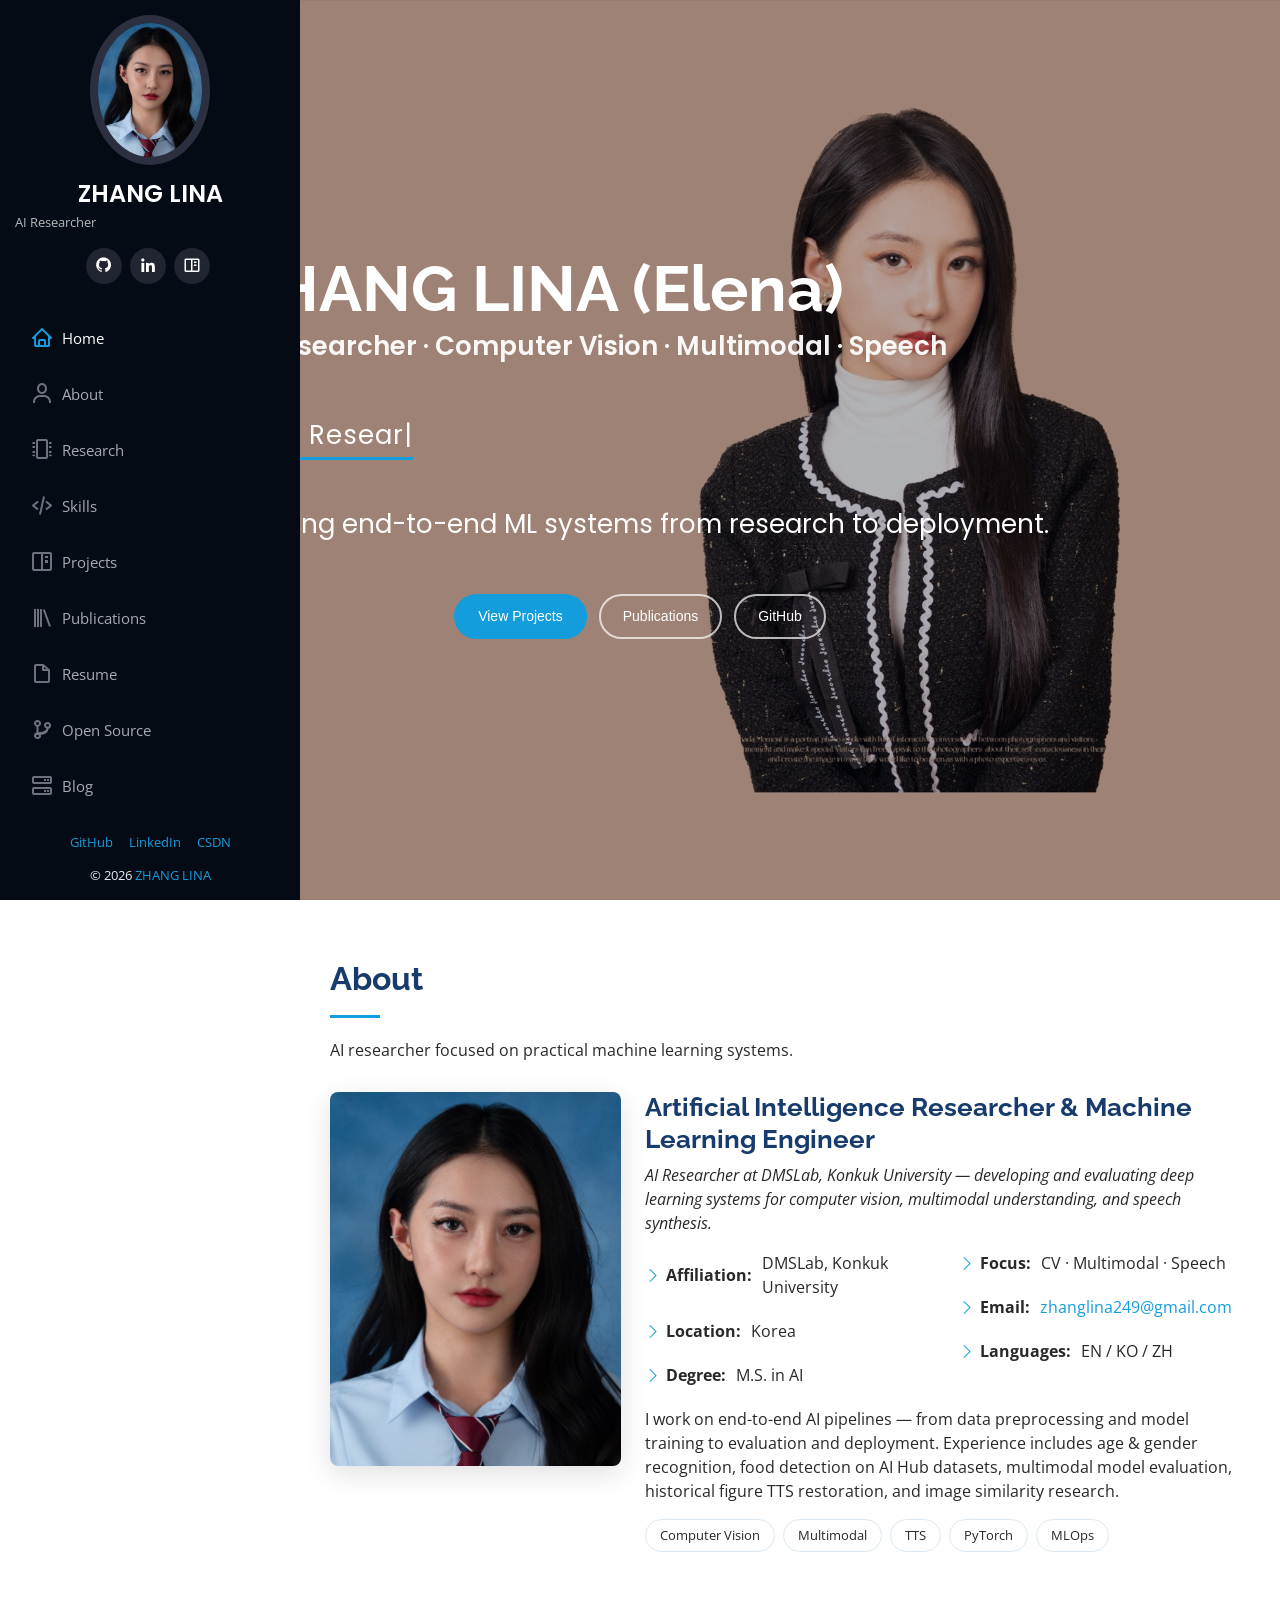
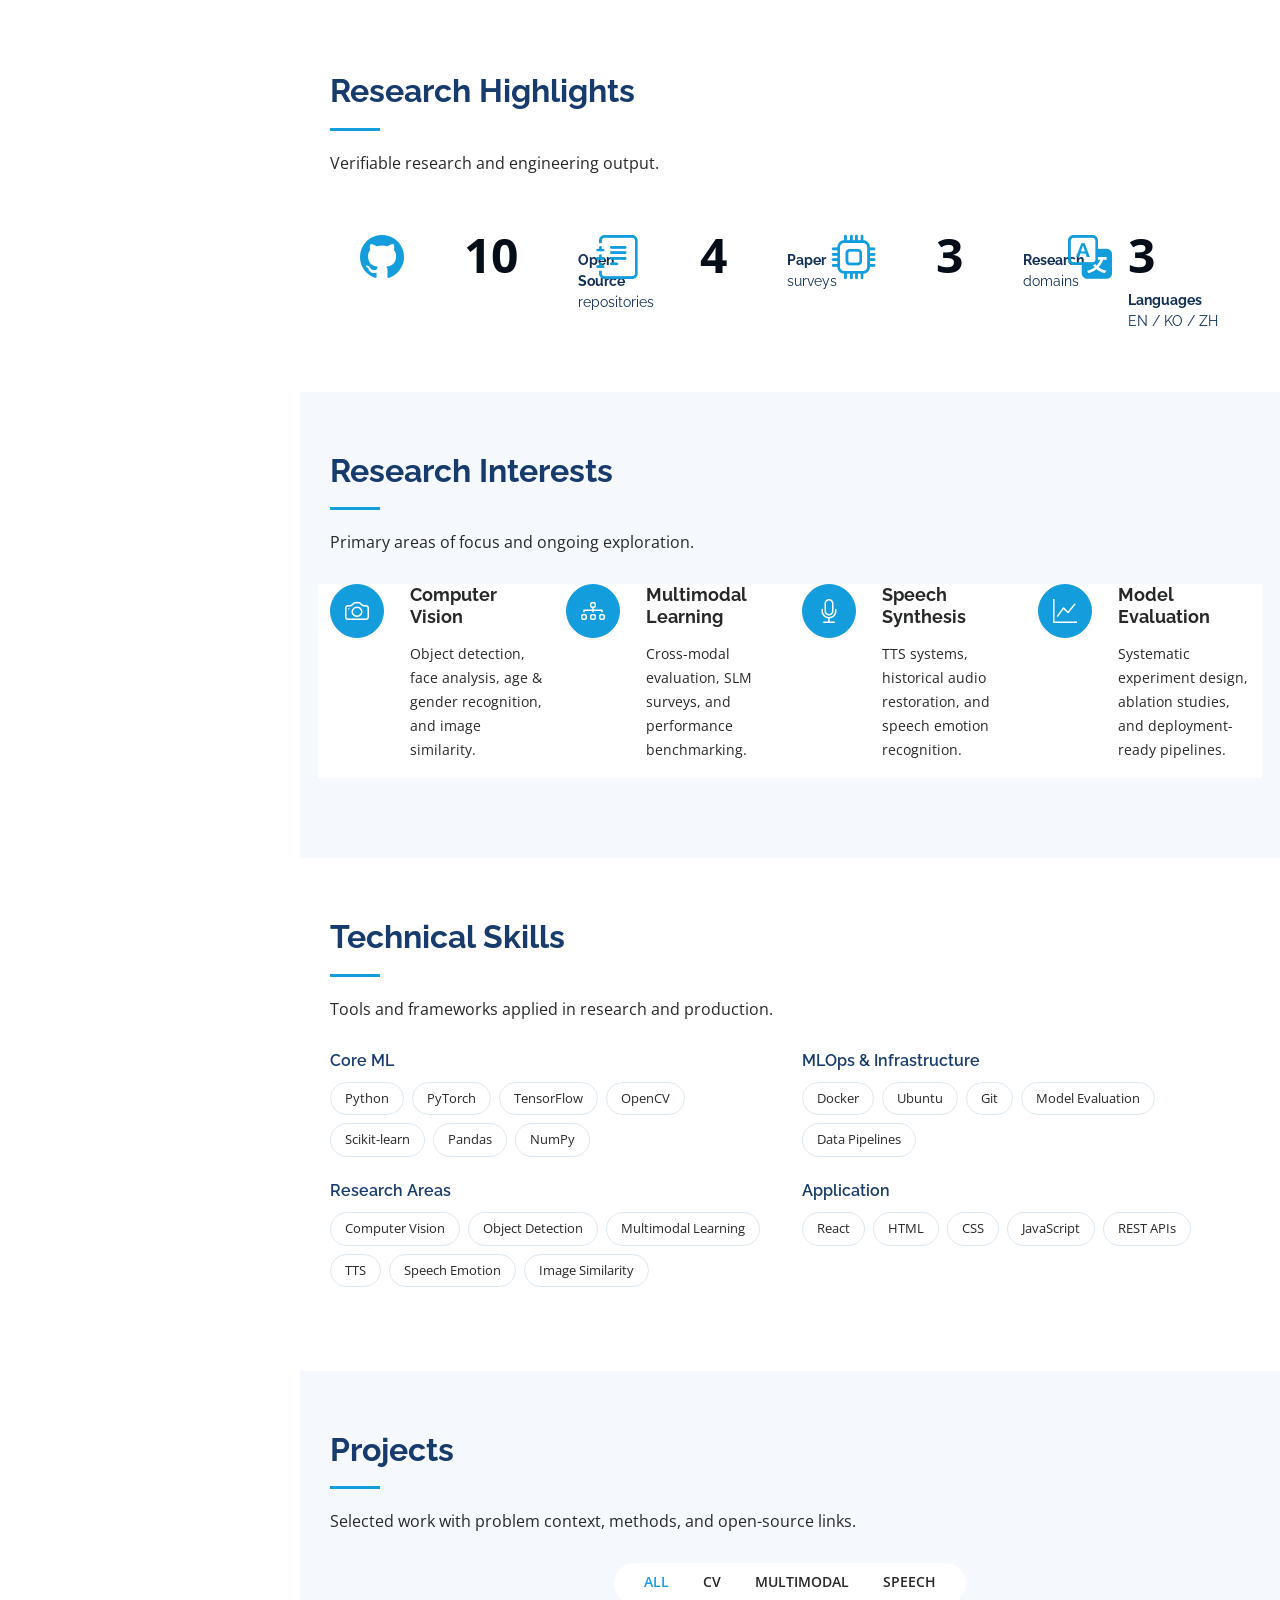
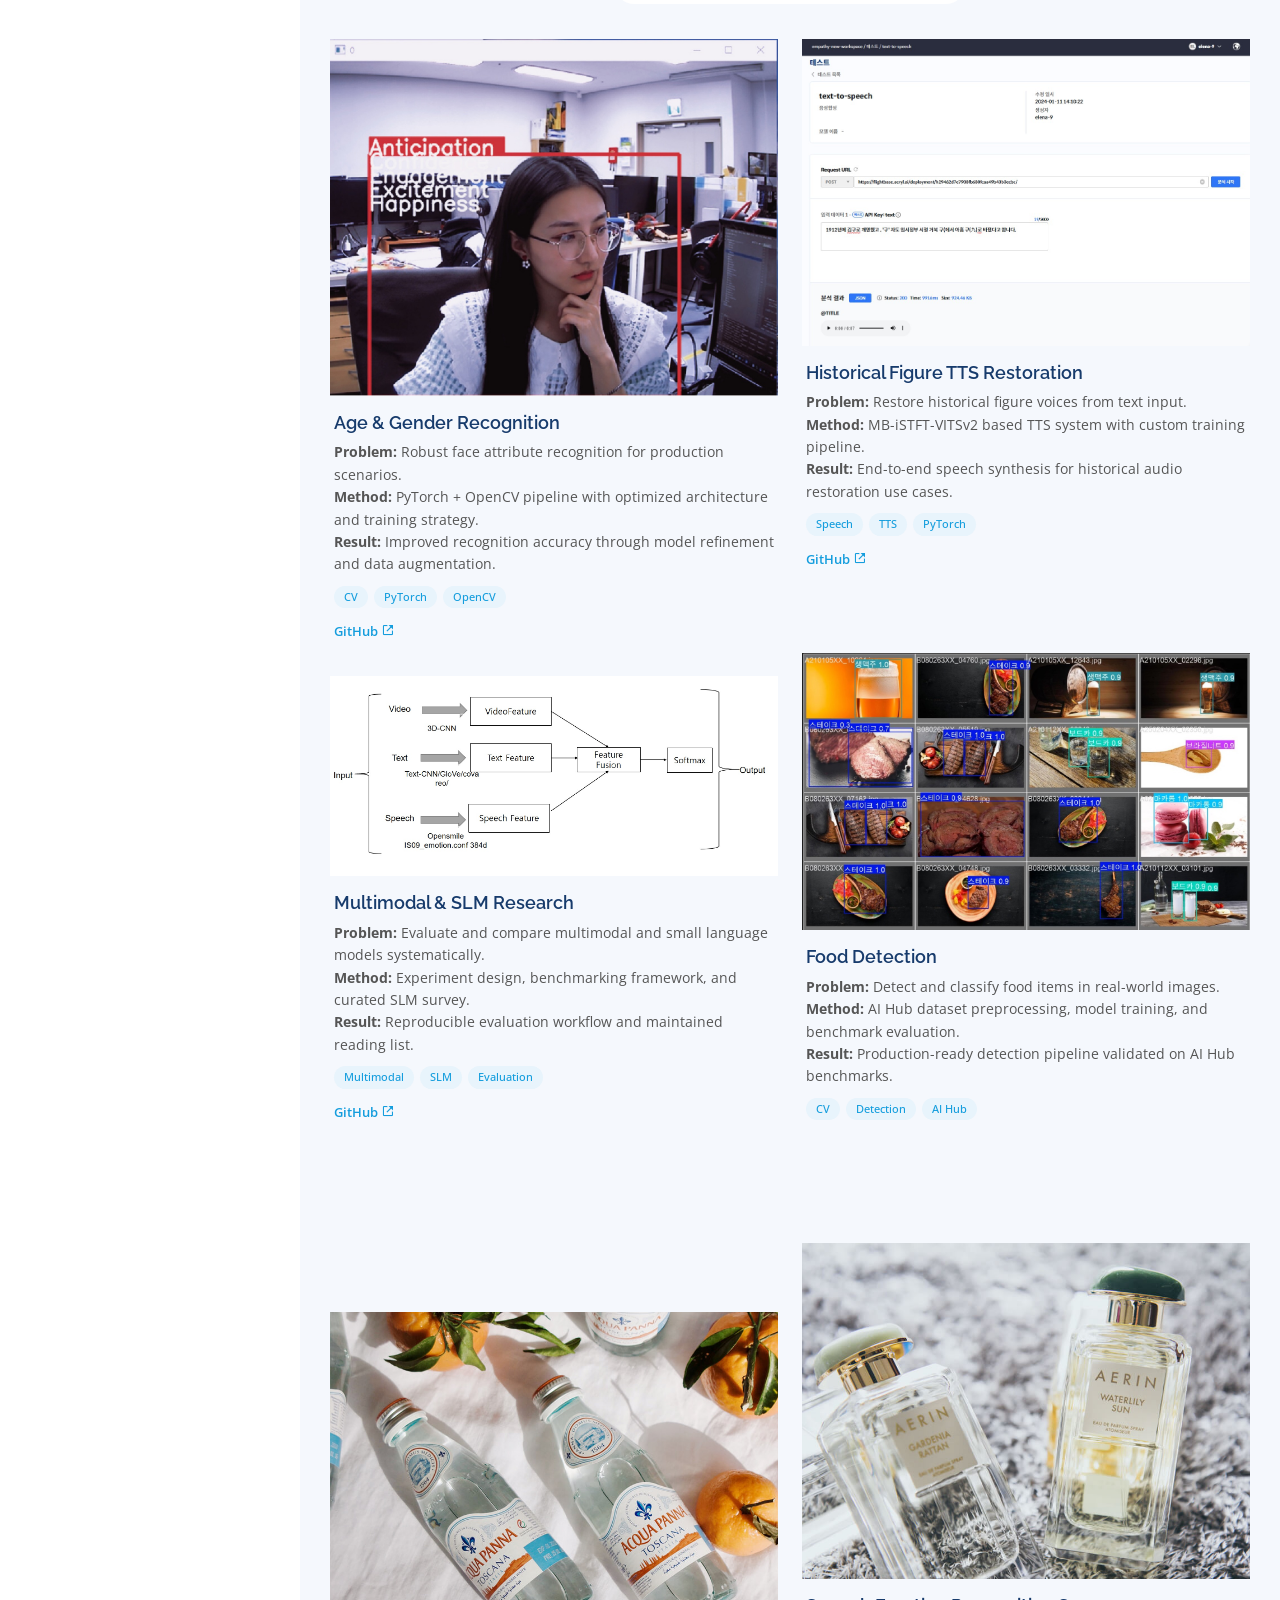
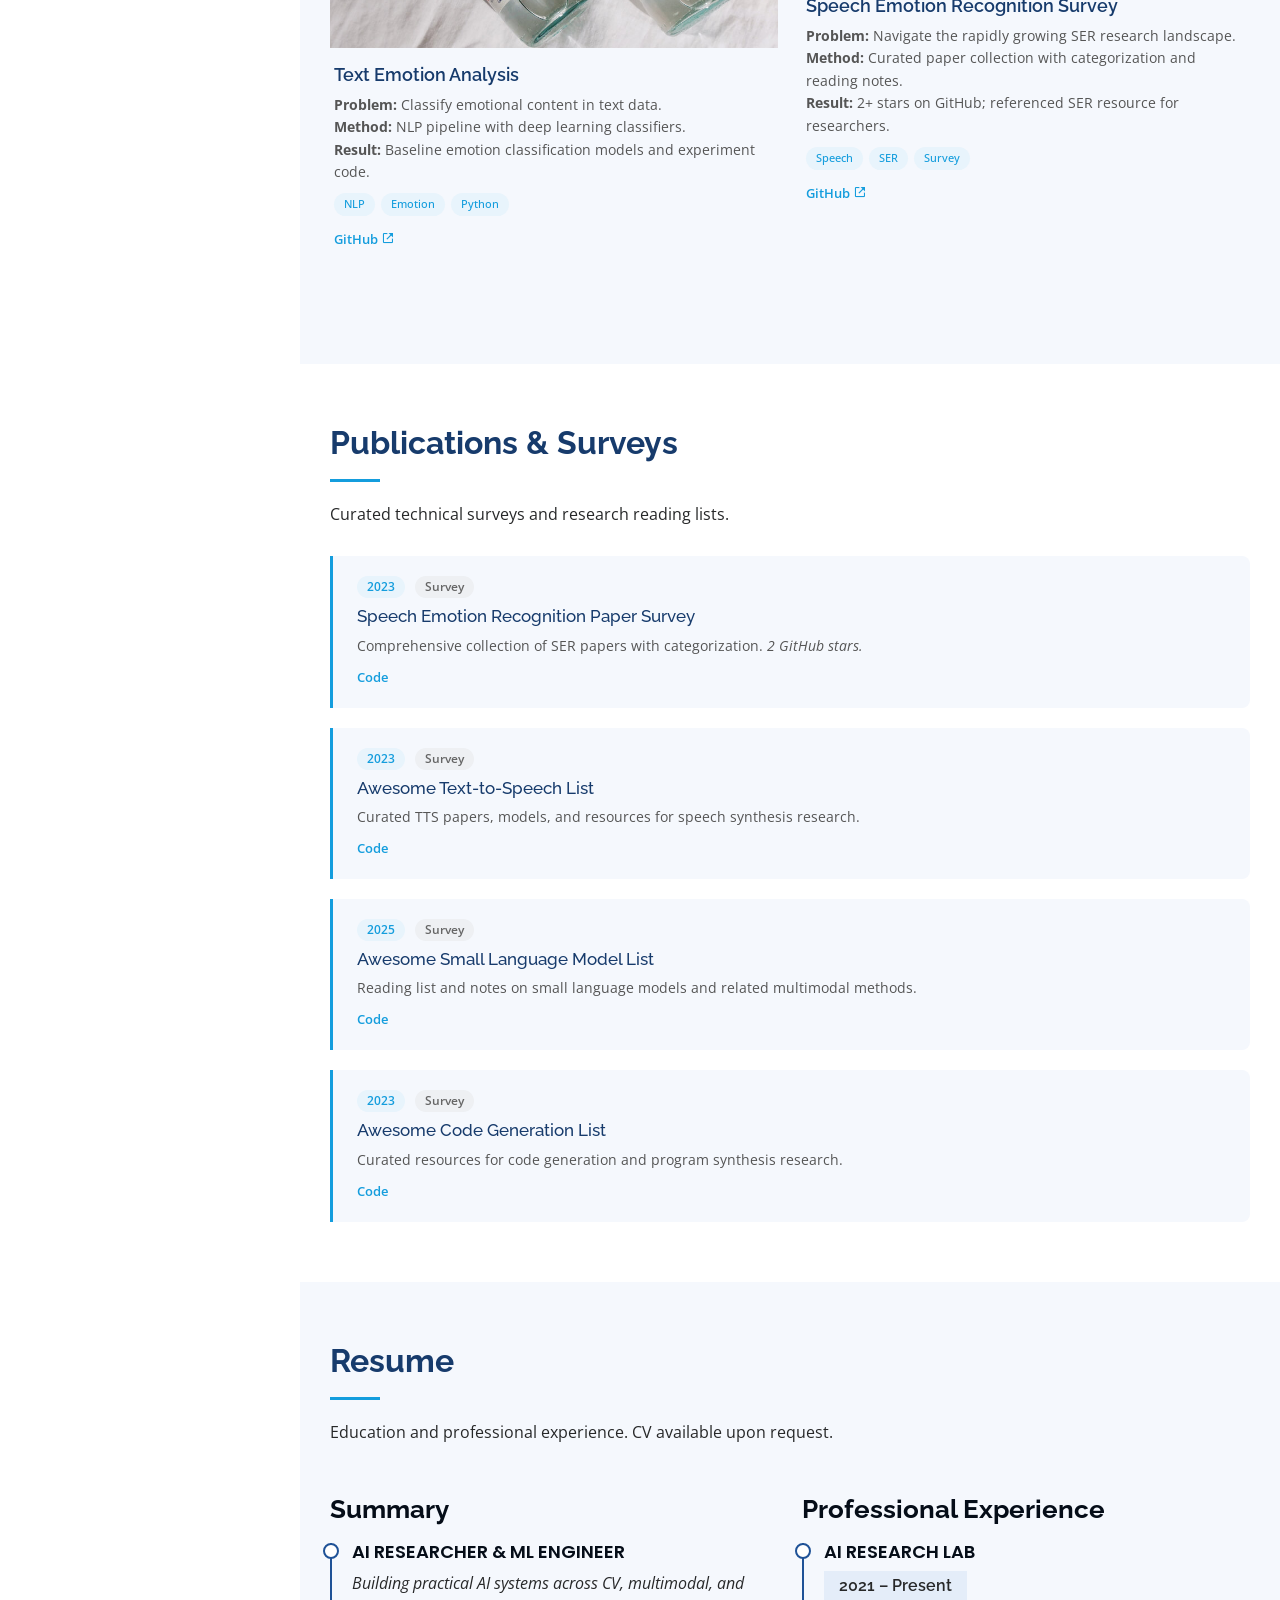
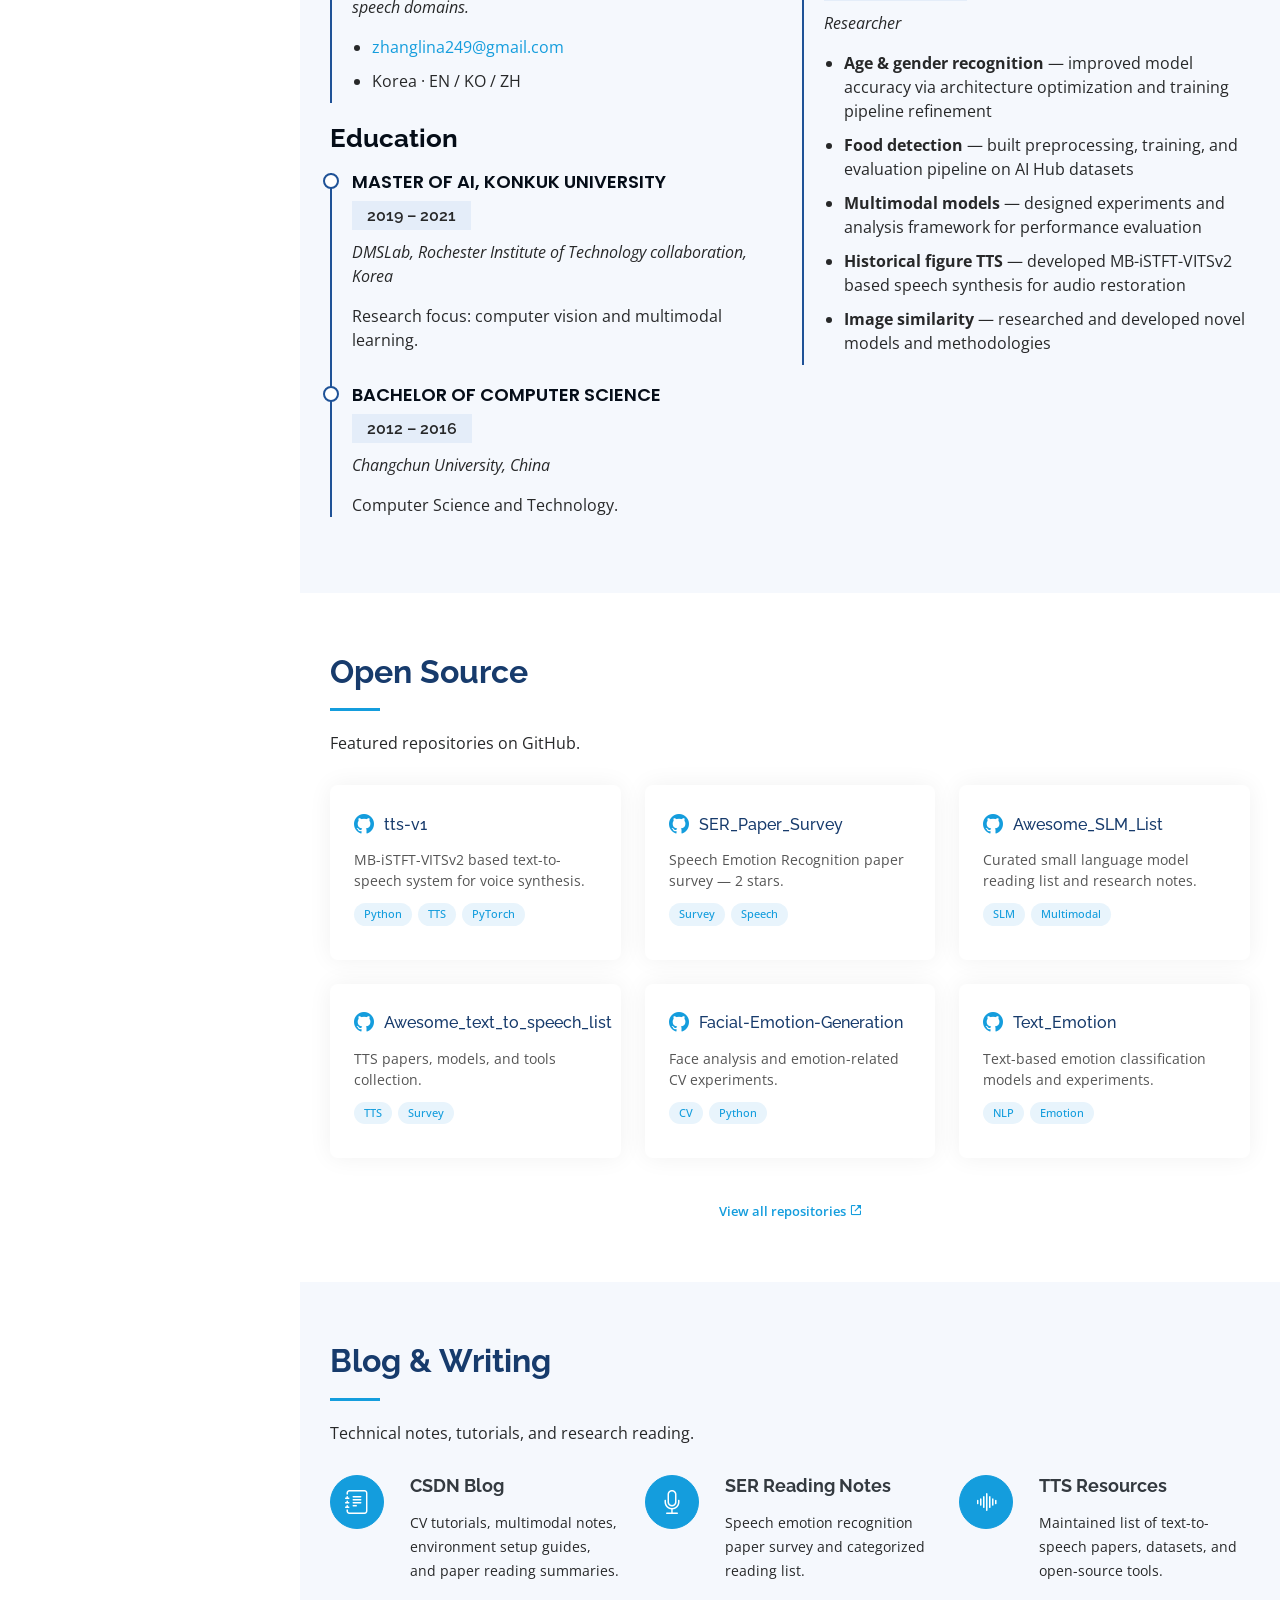
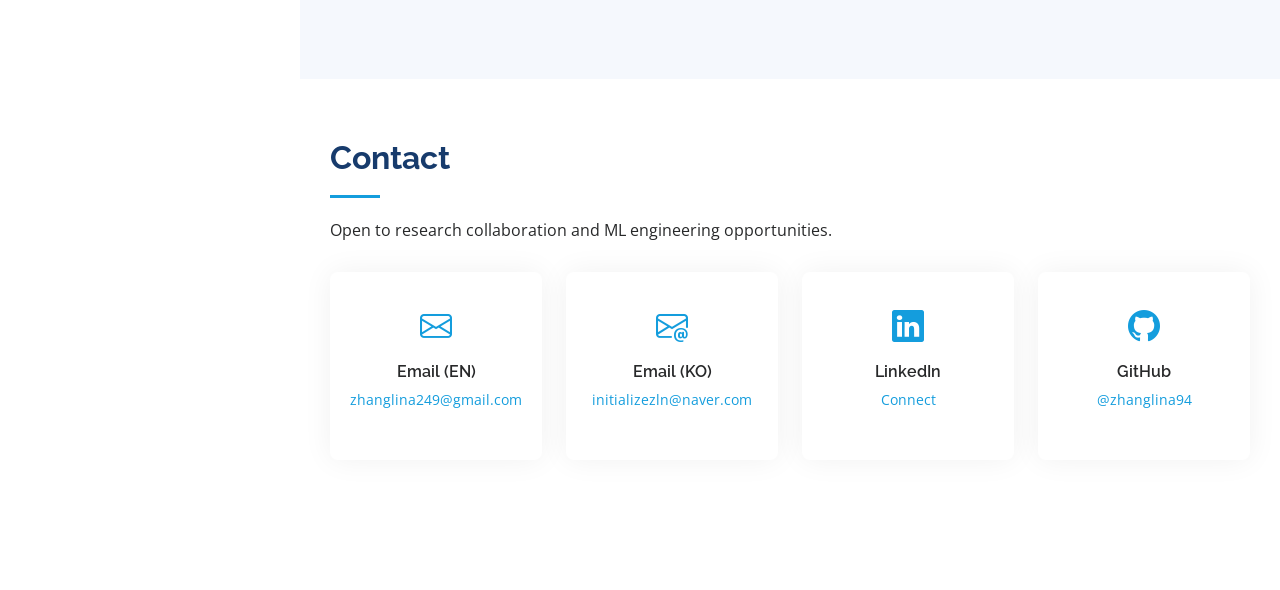
==== commit 0aab4b6f: "Complete all portfolio modules for a research-grade professional site. Add publications, open-source" ====
--- a/index.html
+++ b/index.html
@@ -6,7 +6,7 @@
   <meta content="width=device-width, initial-scale=1.0" name="viewport">
 
   <title>ZHANG LINA | AI Researcher</title>
-  <meta content="ZHANG LINA (Elena) — AI Researcher specializing in computer vision, multimodal learning, and speech synthesis. Building end-to-end ML systems from research to deployment." name="description">
+  <meta content="ZHANG LINA (Elena) — AI Researcher specializing in computer vision, multimodal learning, and speech synthesis." name="description">
   <meta content="AI, Machine Learning, PyTorch, Multimodal, Speech, Computer Vision, Elena Zhang" name="keywords">
 
   <meta property="og:title" content="ZHANG LINA | AI Researcher">
@@ -14,31 +14,51 @@
   <meta property="og:url" content="https://zhanglina94.github.io/">
   <meta property="og:type" content="website">
   <meta property="og:image" content="https://zhanglina94.github.io/assets/img/profile-img.jpg">
+  <meta name="twitter:card" content="summary_large_image">
+  <meta name="twitter:title" content="ZHANG LINA | AI Researcher">
+  <meta name="twitter:description" content="AI Researcher · CV · Multimodal · Speech">
+  <meta name="twitter:image" content="https://zhanglina94.github.io/assets/img/profile-img.jpg">
   <link rel="canonical" href="https://zhanglina94.github.io/">
+
+  <script type="application/ld+json">
+  {
+    "@context": "https://schema.org",
+    "@type": "Person",
+    "name": "ZHANG LINA",
+    "alternateName": "Elena Zhang",
+    "jobTitle": "AI Researcher",
+    "url": "https://zhanglina94.github.io/",
+    "email": "mailto:zhanglina249@gmail.com",
+    "sameAs": [
+      "https://github.com/zhanglina94",
+      "https://www.linkedin.com/in/elena202208",
+      "https://blog.csdn.net/weixin_44649780"
+    ],
+    "knowsAbout": ["Computer Vision", "Multimodal Learning", "Speech Synthesis", "PyTorch"]
+  }
+  </script>
 
   <link href="assets/img/favicon.png" rel="icon">
   <link href="assets/img/apple-touch-icon.png" rel="apple-touch-icon">
-
   <link href="https://fonts.googleapis.com/css?family=Open+Sans:300,300i,400,400i,600,600i,700,700i|Raleway:300,300i,400,400i,500,500i,600,600i,700,700i|Poppins:300,300i,400,400i,500,500i,600,600i,700,700i" rel="stylesheet">
-
   <link href="assets/vendor/aos/aos.css" rel="stylesheet">
   <link href="assets/vendor/bootstrap/css/bootstrap.min.css" rel="stylesheet">
   <link href="assets/vendor/bootstrap-icons/bootstrap-icons.css" rel="stylesheet">
   <link href="assets/vendor/boxicons/css/boxicons.min.css" rel="stylesheet">
   <link href="assets/vendor/glightbox/css/glightbox.min.css" rel="stylesheet">
-  <link href="assets/vendor/swiper/swiper-bundle.min.css" rel="stylesheet">
   <link href="assets/css/style.css" rel="stylesheet">
 </head>
 
 <body>
 
-  <i class="bi bi-list mobile-nav-toggle d-xl-none"></i>
+  <i class="bi bi-list mobile-nav-toggle d-xl-none" aria-label="Toggle navigation"></i>
 
   <header id="header">
     <div class="d-flex flex-column">
       <div class="profile">
-        <img src="assets/img/profile-img.jpg" alt="ZHANG LINA" class="img-fluid rounded-circle">
+        <img src="assets/img/profile-img.jpg" alt="ZHANG LINA" class="img-fluid rounded-circle" width="120" height="120">
         <h1 class="text-light"><a href="index.html">ZHANG LINA</a></h1>
+        <p class="profile-subtitle">AI Researcher</p>
         <div class="social-links mt-3 text-center">
           <a href="https://github.com/zhanglina94" target="_blank" rel="noopener noreferrer" class="github" aria-label="GitHub"><i class="bx bxl-github"></i></a>
           <a href="https://www.linkedin.com/in/elena202208" target="_blank" rel="noopener noreferrer" class="linkedin" aria-label="LinkedIn"><i class="bx bxl-linkedin"></i></a>
@@ -46,15 +66,17 @@
         </div>
       </div>
 
-      <nav id="navbar" class="nav-menu navbar">
+      <nav id="navbar" class="nav-menu navbar" aria-label="Main navigation">
         <ul>
           <li><a href="#hero" class="nav-link scrollto active"><i class="bx bx-home"></i> <span>Home</span></a></li>
           <li><a href="#about" class="nav-link scrollto"><i class="bx bx-user"></i> <span>About</span></a></li>
-          <li><a href="#highlights" class="nav-link scrollto"><i class="bx bx-bar-chart-alt-2"></i> <span>Highlights</span></a></li>
+          <li><a href="#research" class="nav-link scrollto"><i class="bx bx-microchip"></i> <span>Research</span></a></li>
+          <li><a href="#skills" class="nav-link scrollto"><i class="bx bx-code-alt"></i> <span>Skills</span></a></li>
           <li><a href="#portfolio" class="nav-link scrollto"><i class="bx bx-book-content"></i> <span>Projects</span></a></li>
+          <li><a href="#publications" class="nav-link scrollto"><i class="bx bx-library"></i> <span>Publications</span></a></li>
           <li><a href="#resume" class="nav-link scrollto"><i class="bx bx-file-blank"></i> <span>Resume</span></a></li>
+          <li><a href="#opensource" class="nav-link scrollto"><i class="bx bx-git-branch"></i> <span>Open Source</span></a></li>
           <li><a href="#blog" class="nav-link scrollto"><i class="bx bx-server"></i> <span>Blog</span></a></li>
-          <li><a href="#research" class="nav-link scrollto"><i class="bx bx-microchip"></i> <span>Research</span></a></li>
           <li><a href="#contact" class="nav-link scrollto"><i class="bx bx-envelope"></i> <span>Contact</span></a></li>
         </ul>
       </nav>
@@ -69,14 +91,15 @@
       <p class="hero-summary">Building end-to-end ML systems from research to deployment.</p>
       <div class="hero-cta">
         <a href="#portfolio" class="btn-hero btn-hero-primary scrollto">View Projects</a>
+        <a href="#publications" class="btn-hero btn-hero-outline scrollto">Publications</a>
         <a href="https://github.com/zhanglina94" target="_blank" rel="noopener noreferrer" class="btn-hero btn-hero-outline">GitHub</a>
-        <a href="https://www.linkedin.com/in/elena202208" target="_blank" rel="noopener noreferrer" class="btn-hero btn-hero-outline">LinkedIn</a>
       </div>
     </div>
   </section>
 
   <main id="main">
 
+    <!-- About -->
     <section id="about" class="about">
       <div class="container">
         <div class="section-title">
@@ -85,7 +108,7 @@
         </div>
         <div class="row">
           <div class="col-lg-4" data-aos="fade-right">
-            <img src="assets/img/profile-img.jpg" class="img-fluid" alt="ZHANG LINA profile photo" loading="lazy">
+            <img src="assets/img/profile-img.jpg" class="img-fluid about-photo" alt="ZHANG LINA profile photo" loading="lazy" width="400" height="400">
           </div>
           <div class="col-lg-8 pt-4 pt-lg-0 content" data-aos="fade-left">
             <h3>Artificial Intelligence Researcher &amp; Machine Learning Engineer</h3>
@@ -103,8 +126,8 @@
               <div class="col-lg-6">
                 <ul>
                   <li><i class="bi bi-chevron-right"></i> <strong>Focus:</strong> <span>CV · Multimodal · Speech</span></li>
-                  <li><i class="bi bi-chevron-right"></i> <strong>Email:</strong> <span>zhanglina249@gmail.com</span></li>
-                  <li><i class="bi bi-chevron-right"></i> <strong>Website:</strong> <span>zhanglina94.github.io</span></li>
+                  <li><i class="bi bi-chevron-right"></i> <strong>Email:</strong> <span><a href="mailto:zhanglina249@gmail.com">zhanglina249@gmail.com</a></span></li>
+                  <li><i class="bi bi-chevron-right"></i> <strong>Languages:</strong> <span>EN / KO / ZH</span></li>
                 </ul>
               </div>
             </div>
@@ -113,11 +136,15 @@
               Experience includes age &amp; gender recognition, food detection on AI Hub datasets, multimodal model evaluation,
               historical figure TTS restoration, and image similarity research.
             </p>
-          </div>
-        </div>
-      </div>
-    </section>
-
+            <div class="skill-tags about-tags">
+              <span>Computer Vision</span><span>Multimodal</span><span>TTS</span><span>PyTorch</span><span>MLOps</span>
+            </div>
+          </div>
+        </div>
+      </div>
+    </section>
+
+    <!-- Research Highlights -->
     <section id="highlights" class="facts">
       <div class="container">
         <div class="section-title">
@@ -126,25 +153,25 @@
         </div>
         <div class="row no-gutters">
           <div class="col-lg-3 col-md-6 d-md-flex align-items-md-stretch" data-aos="fade-up">
-            <div class="count-box">
+            <a href="#opensource" class="count-box highlight-link scrollto">
               <i class="bi bi-github"></i>
               <span data-purecounter-start="0" data-purecounter-end="10" data-purecounter-duration="1" class="purecounter"></span>
               <p><strong>Open Source</strong> repositories</p>
-            </div>
+            </a>
           </div>
           <div class="col-lg-3 col-md-6 d-md-flex align-items-md-stretch" data-aos="fade-up" data-aos-delay="100">
-            <div class="count-box">
+            <a href="#publications" class="count-box highlight-link scrollto">
               <i class="bi bi-journal-text"></i>
-              <span data-purecounter-start="0" data-purecounter-end="3" data-purecounter-duration="1" class="purecounter"></span>
+              <span data-purecounter-start="0" data-purecounter-end="4" data-purecounter-duration="1" class="purecounter"></span>
               <p><strong>Paper</strong> surveys</p>
-            </div>
+            </a>
           </div>
           <div class="col-lg-3 col-md-6 d-md-flex align-items-md-stretch" data-aos="fade-up" data-aos-delay="200">
-            <div class="count-box">
+            <a href="#research" class="count-box highlight-link scrollto">
               <i class="bi bi-cpu"></i>
               <span data-purecounter-start="0" data-purecounter-end="3" data-purecounter-duration="1" class="purecounter"></span>
               <p><strong>Research</strong> domains</p>
-            </div>
+            </a>
           </div>
           <div class="col-lg-3 col-md-6 d-md-flex align-items-md-stretch" data-aos="fade-up" data-aos-delay="300">
             <div class="count-box">
@@ -157,7 +184,40 @@
       </div>
     </section>
 
-    <section id="skills" class="skills section-bg">
+    <!-- Research Interests -->
+    <section id="research" class="services section-bg">
+      <div class="container">
+        <div class="section-title">
+          <h2>Research Interests</h2>
+          <p>Primary areas of focus and ongoing exploration.</p>
+        </div>
+        <div class="row">
+          <div class="col-lg-3 col-md-6 icon-box" data-aos="fade-up">
+            <div class="icon"><i class="bi bi-camera"></i></div>
+            <h4 class="title">Computer Vision</h4>
+            <p class="description">Object detection, face analysis, age &amp; gender recognition, and image similarity.</p>
+          </div>
+          <div class="col-lg-3 col-md-6 icon-box" data-aos="fade-up" data-aos-delay="100">
+            <div class="icon"><i class="bi bi-diagram-3"></i></div>
+            <h4 class="title">Multimodal Learning</h4>
+            <p class="description">Cross-modal evaluation, SLM surveys, and performance benchmarking.</p>
+          </div>
+          <div class="col-lg-3 col-md-6 icon-box" data-aos="fade-up" data-aos-delay="200">
+            <div class="icon"><i class="bi bi-mic"></i></div>
+            <h4 class="title">Speech Synthesis</h4>
+            <p class="description">TTS systems, historical audio restoration, and speech emotion recognition.</p>
+          </div>
+          <div class="col-lg-3 col-md-6 icon-box" data-aos="fade-up" data-aos-delay="300">
+            <div class="icon"><i class="bi bi-graph-up"></i></div>
+            <h4 class="title">Model Evaluation</h4>
+            <p class="description">Systematic experiment design, ablation studies, and deployment-ready pipelines.</p>
+          </div>
+        </div>
+      </div>
+    </section>
+
+    <!-- Skills -->
+    <section id="skills" class="skills">
       <div class="container">
         <div class="section-title">
           <h2>Technical Skills</h2>
@@ -192,6 +252,7 @@
       </div>
     </section>
 
+    <!-- Projects -->
     <section id="portfolio" class="portfolio section-bg">
       <div class="container">
         <div class="section-title">
@@ -212,7 +273,7 @@
 
           <div class="col-lg-6 portfolio-item filter-app">
             <div class="portfolio-wrap">
-              <img src="assets/img/portfolio/EmoRegPro-1.jpg" class="img-fluid" alt="Age and Gender Recognition" loading="lazy">
+              <img src="assets/img/portfolio/EmoRegPro-1.jpg" class="img-fluid" alt="Age and Gender Recognition" loading="lazy" width="800" height="600">
               <div class="portfolio-links">
                 <a href="assets/img/portfolio/EmoRegPro-1.jpg" data-gallery="portfolioGallery" class="portfolio-lightbox" title="Age &amp; Gender Recognition"><i class="bx bx-plus"></i></a>
                 <a href="https://github.com/zhanglina94/Facial-Emotion-Generation" target="_blank" rel="noopener noreferrer" title="View on GitHub"><i class="bx bx-link-external"></i></a>
@@ -220,7 +281,7 @@
             </div>
             <div class="project-info">
               <h4>Age &amp; Gender Recognition</h4>
-              <p>Face analysis pipeline with PyTorch and OpenCV. Optimized model architecture and training strategy for improved recognition performance.</p>
+              <p><strong>Problem:</strong> Robust face attribute recognition for production scenarios.<br><strong>Method:</strong> PyTorch + OpenCV pipeline with optimized architecture and training strategy.<br><strong>Result:</strong> Improved recognition accuracy through model refinement and data augmentation.</p>
               <div class="project-tags"><span>CV</span><span>PyTorch</span><span>OpenCV</span></div>
               <a href="https://github.com/zhanglina94/Facial-Emotion-Generation" target="_blank" rel="noopener noreferrer" class="project-link">GitHub <i class="bx bx-link-external"></i></a>
             </div>
@@ -228,7 +289,7 @@
 
           <div class="col-lg-6 portfolio-item filter-web">
             <div class="portfolio-wrap">
-              <img src="assets/img/portfolio/tts-1.jpg" class="img-fluid" alt="Historical Figure TTS Restoration" loading="lazy">
+              <img src="assets/img/portfolio/tts-1.jpg" class="img-fluid" alt="Historical Figure TTS Restoration" loading="lazy" width="800" height="600">
               <div class="portfolio-links">
                 <a href="assets/img/portfolio/tts-1.jpg" data-gallery="portfolioGallery" class="portfolio-lightbox" title="Historical Figure TTS Restoration"><i class="bx bx-plus"></i></a>
                 <a href="https://github.com/zhanglina94/tts-v1" target="_blank" rel="noopener noreferrer" title="View on GitHub"><i class="bx bx-link-external"></i></a>
@@ -236,7 +297,7 @@
             </div>
             <div class="project-info">
               <h4>Historical Figure TTS Restoration</h4>
-              <p>Text-to-speech system based on MB-iSTFT-VITSv2. Built voice synthesis pipeline for historical figure audio restoration.</p>
+              <p><strong>Problem:</strong> Restore historical figure voices from text input.<br><strong>Method:</strong> MB-iSTFT-VITSv2 based TTS system with custom training pipeline.<br><strong>Result:</strong> End-to-end speech synthesis for historical audio restoration use cases.</p>
               <div class="project-tags"><span>Speech</span><span>TTS</span><span>PyTorch</span></div>
               <a href="https://github.com/zhanglina94/tts-v1" target="_blank" rel="noopener noreferrer" class="project-link">GitHub <i class="bx bx-link-external"></i></a>
             </div>
@@ -244,21 +305,21 @@
 
           <div class="col-lg-6 portfolio-item filter-app">
             <div class="portfolio-wrap">
-              <img src="assets/img/portfolio/FoodReg-2.jpg" class="img-fluid" alt="Food Detection" loading="lazy">
+              <img src="assets/img/portfolio/FoodReg-2.jpg" class="img-fluid" alt="Food Detection" loading="lazy" width="800" height="600">
               <div class="portfolio-links">
                 <a href="assets/img/portfolio/FoodReg-2.jpg" data-gallery="portfolioGallery" class="portfolio-lightbox" title="Food Detection"><i class="bx bx-plus"></i></a>
               </div>
             </div>
             <div class="project-info">
               <h4>Food Detection</h4>
-              <p>End-to-end detection pipeline on AI Hub dataset — data preprocessing, model training, and benchmark evaluation.</p>
+              <p><strong>Problem:</strong> Detect and classify food items in real-world images.<br><strong>Method:</strong> AI Hub dataset preprocessing, model training, and benchmark evaluation.<br><strong>Result:</strong> Production-ready detection pipeline validated on AI Hub benchmarks.</p>
               <div class="project-tags"><span>CV</span><span>Detection</span><span>AI Hub</span></div>
             </div>
           </div>
 
           <div class="col-lg-6 portfolio-item filter-card">
             <div class="portfolio-wrap">
-              <img src="assets/img/portfolio/Multimodal-1.jpg" class="img-fluid" alt="Multimodal Model Evaluation" loading="lazy">
+              <img src="assets/img/portfolio/Multimodal-1.jpg" class="img-fluid" alt="Multimodal Model Evaluation" loading="lazy" width="800" height="600">
               <div class="portfolio-links">
                 <a href="assets/img/portfolio/Multimodal-1.jpg" data-gallery="portfolioGallery" class="portfolio-lightbox" title="Multimodal Model Evaluation"><i class="bx bx-plus"></i></a>
                 <a href="https://github.com/zhanglina94/Awesome_SLM_List" target="_blank" rel="noopener noreferrer" title="View on GitHub"><i class="bx bx-link-external"></i></a>
@@ -266,21 +327,94 @@
             </div>
             <div class="project-info">
               <h4>Multimodal &amp; SLM Research</h4>
-              <p>Systematic evaluation and analysis of multimodal models. Curated survey of small language models and related methods.</p>
+              <p><strong>Problem:</strong> Evaluate and compare multimodal and small language models systematically.<br><strong>Method:</strong> Experiment design, benchmarking framework, and curated SLM survey.<br><strong>Result:</strong> Reproducible evaluation workflow and maintained reading list.</p>
               <div class="project-tags"><span>Multimodal</span><span>SLM</span><span>Evaluation</span></div>
               <a href="https://github.com/zhanglina94/Awesome_SLM_List" target="_blank" rel="noopener noreferrer" class="project-link">GitHub <i class="bx bx-link-external"></i></a>
             </div>
           </div>
 
-        </div>
-      </div>
-    </section>
-
-    <section id="resume" class="resume">
+          <div class="col-lg-6 portfolio-item filter-web">
+            <div class="portfolio-wrap">
+              <img src="assets/img/portfolio/portfolio-5.jpg" class="img-fluid" alt="Speech Emotion Recognition Survey" loading="lazy" width="800" height="600">
+              <div class="portfolio-links">
+                <a href="assets/img/portfolio/portfolio-5.jpg" data-gallery="portfolioGallery" class="portfolio-lightbox" title="Speech Emotion Recognition Survey"><i class="bx bx-plus"></i></a>
+                <a href="https://github.com/zhanglina94/SER_Paper_Survey" target="_blank" rel="noopener noreferrer" title="View on GitHub"><i class="bx bx-link-external"></i></a>
+              </div>
+            </div>
+            <div class="project-info">
+              <h4>Speech Emotion Recognition Survey</h4>
+              <p><strong>Problem:</strong> Navigate the rapidly growing SER research landscape.<br><strong>Method:</strong> Curated paper collection with categorization and reading notes.<br><strong>Result:</strong> 2+ stars on GitHub; referenced SER resource for researchers.</p>
+              <div class="project-tags"><span>Speech</span><span>SER</span><span>Survey</span></div>
+              <a href="https://github.com/zhanglina94/SER_Paper_Survey" target="_blank" rel="noopener noreferrer" class="project-link">GitHub <i class="bx bx-link-external"></i></a>
+            </div>
+          </div>
+
+          <div class="col-lg-6 portfolio-item filter-app">
+            <div class="portfolio-wrap">
+              <img src="assets/img/portfolio/portfolio-7.jpg" class="img-fluid" alt="Text Emotion Analysis" loading="lazy" width="800" height="600">
+              <div class="portfolio-links">
+                <a href="assets/img/portfolio/portfolio-7.jpg" data-gallery="portfolioGallery" class="portfolio-lightbox" title="Text Emotion Analysis"><i class="bx bx-plus"></i></a>
+                <a href="https://github.com/zhanglina94/Text_Emotion" target="_blank" rel="noopener noreferrer" title="View on GitHub"><i class="bx bx-link-external"></i></a>
+              </div>
+            </div>
+            <div class="project-info">
+              <h4>Text Emotion Analysis</h4>
+              <p><strong>Problem:</strong> Classify emotional content in text data.<br><strong>Method:</strong> NLP pipeline with deep learning classifiers.<br><strong>Result:</strong> Baseline emotion classification models and experiment code.</p>
+              <div class="project-tags"><span>NLP</span><span>Emotion</span><span>Python</span></div>
+              <a href="https://github.com/zhanglina94/Text_Emotion" target="_blank" rel="noopener noreferrer" class="project-link">GitHub <i class="bx bx-link-external"></i></a>
+            </div>
+          </div>
+
+        </div>
+      </div>
+    </section>
+
+    <!-- Publications -->
+    <section id="publications" class="resume">
+      <div class="container">
+        <div class="section-title">
+          <h2>Publications &amp; Surveys</h2>
+          <p>Curated technical surveys and research reading lists.</p>
+        </div>
+        <div class="row">
+          <div class="col-lg-12" data-aos="fade-up">
+            <div class="pub-list">
+              <div class="pub-item">
+                <div class="pub-meta"><span class="pub-year">2023</span><span class="pub-type">Survey</span></div>
+                <h4><a href="https://github.com/zhanglina94/SER_Paper_Survey" target="_blank" rel="noopener noreferrer">Speech Emotion Recognition Paper Survey</a></h4>
+                <p>Comprehensive collection of SER papers with categorization. <em>2 GitHub stars.</em></p>
+                <div class="pub-links"><a href="https://github.com/zhanglina94/SER_Paper_Survey" target="_blank" rel="noopener noreferrer">Code</a></div>
+              </div>
+              <div class="pub-item">
+                <div class="pub-meta"><span class="pub-year">2023</span><span class="pub-type">Survey</span></div>
+                <h4><a href="https://github.com/zhanglina94/Awesome_text_to_speech_list" target="_blank" rel="noopener noreferrer">Awesome Text-to-Speech List</a></h4>
+                <p>Curated TTS papers, models, and resources for speech synthesis research.</p>
+                <div class="pub-links"><a href="https://github.com/zhanglina94/Awesome_text_to_speech_list" target="_blank" rel="noopener noreferrer">Code</a></div>
+              </div>
+              <div class="pub-item">
+                <div class="pub-meta"><span class="pub-year">2025</span><span class="pub-type">Survey</span></div>
+                <h4><a href="https://github.com/zhanglina94/Awesome_SLM_List" target="_blank" rel="noopener noreferrer">Awesome Small Language Model List</a></h4>
+                <p>Reading list and notes on small language models and related multimodal methods.</p>
+                <div class="pub-links"><a href="https://github.com/zhanglina94/Awesome_SLM_List" target="_blank" rel="noopener noreferrer">Code</a></div>
+              </div>
+              <div class="pub-item">
+                <div class="pub-meta"><span class="pub-year">2023</span><span class="pub-type">Survey</span></div>
+                <h4><a href="https://github.com/zhanglina94/Awesome_code_generation_list" target="_blank" rel="noopener noreferrer">Awesome Code Generation List</a></h4>
+                <p>Curated resources for code generation and program synthesis research.</p>
+                <div class="pub-links"><a href="https://github.com/zhanglina94/Awesome_code_generation_list" target="_blank" rel="noopener noreferrer">Code</a></div>
+              </div>
+            </div>
+          </div>
+        </div>
+      </div>
+    </section>
+
+    <!-- Resume -->
+    <section id="resume" class="resume section-bg">
       <div class="container">
         <div class="section-title">
           <h2>Resume</h2>
-          <p>Education and professional experience in AI research and engineering.</p>
+          <p>Education and professional experience. CV available upon request.</p>
         </div>
         <div class="row">
           <div class="col-lg-6" data-aos="fade-up">
@@ -289,7 +423,7 @@
               <h4>AI Researcher &amp; ML Engineer</h4>
               <p><em>Building practical AI systems across CV, multimodal, and speech domains.</em></p>
               <ul>
-                <li>zhanglina249@gmail.com</li>
+                <li><a href="mailto:zhanglina249@gmail.com">zhanglina249@gmail.com</a></li>
                 <li>Korea · EN / KO / ZH</li>
               </ul>
             </div>
@@ -314,11 +448,11 @@
               <h5>2021 – Present</h5>
               <p><em>Researcher</em></p>
               <ul>
-                <li>Age &amp; gender recognition — improved model accuracy via architecture optimization and training pipeline refinement</li>
-                <li>Food detection — built preprocessing, training, and evaluation pipeline on AI Hub datasets</li>
-                <li>Multimodal models — designed experiments and analysis framework for performance evaluation and improvement</li>
-                <li>Historical figure TTS — developed text-to-speech models for audio restoration (MB-iSTFT-VITSv2)</li>
-                <li>Image similarity — researched and developed novel models and methodologies</li>
+                <li><strong>Age &amp; gender recognition</strong> — improved model accuracy via architecture optimization and training pipeline refinement</li>
+                <li><strong>Food detection</strong> — built preprocessing, training, and evaluation pipeline on AI Hub datasets</li>
+                <li><strong>Multimodal models</strong> — designed experiments and analysis framework for performance evaluation</li>
+                <li><strong>Historical figure TTS</strong> — developed MB-iSTFT-VITSv2 based speech synthesis for audio restoration</li>
+                <li><strong>Image similarity</strong> — researched and developed novel models and methodologies</li>
               </ul>
             </div>
           </div>
@@ -326,58 +460,91 @@
       </div>
     </section>
 
-    <section id="blog" class="services">
-      <div class="container">
-        <div class="section-title">
-          <h2>Blog &amp; Output</h2>
-          <p>Technical writing, paper surveys, and open-source contributions.</p>
+    <!-- Open Source -->
+    <section id="opensource" class="services">
+      <div class="container">
+        <div class="section-title">
+          <h2>Open Source</h2>
+          <p>Featured repositories on GitHub.</p>
+        </div>
+        <div class="row repo-grid" data-aos="fade-up">
+          <div class="col-lg-4 col-md-6">
+            <div class="repo-card">
+              <div class="repo-header"><i class="bi bi-github"></i><h4><a href="https://github.com/zhanglina94/tts-v1" target="_blank" rel="noopener noreferrer">tts-v1</a></h4></div>
+              <p>MB-iSTFT-VITSv2 based text-to-speech system for voice synthesis.</p>
+              <div class="project-tags"><span>Python</span><span>TTS</span><span>PyTorch</span></div>
+            </div>
+          </div>
+          <div class="col-lg-4 col-md-6">
+            <div class="repo-card">
+              <div class="repo-header"><i class="bi bi-github"></i><h4><a href="https://github.com/zhanglina94/SER_Paper_Survey" target="_blank" rel="noopener noreferrer">SER_Paper_Survey</a></h4></div>
+              <p>Speech Emotion Recognition paper survey — 2 stars.</p>
+              <div class="project-tags"><span>Survey</span><span>Speech</span></div>
+            </div>
+          </div>
+          <div class="col-lg-4 col-md-6">
+            <div class="repo-card">
+              <div class="repo-header"><i class="bi bi-github"></i><h4><a href="https://github.com/zhanglina94/Awesome_SLM_List" target="_blank" rel="noopener noreferrer">Awesome_SLM_List</a></h4></div>
+              <p>Curated small language model reading list and research notes.</p>
+              <div class="project-tags"><span>SLM</span><span>Multimodal</span></div>
+            </div>
+          </div>
+          <div class="col-lg-4 col-md-6">
+            <div class="repo-card">
+              <div class="repo-header"><i class="bi bi-github"></i><h4><a href="https://github.com/zhanglina94/Awesome_text_to_speech_list" target="_blank" rel="noopener noreferrer">Awesome_text_to_speech_list</a></h4></div>
+              <p>TTS papers, models, and tools collection.</p>
+              <div class="project-tags"><span>TTS</span><span>Survey</span></div>
+            </div>
+          </div>
+          <div class="col-lg-4 col-md-6">
+            <div class="repo-card">
+              <div class="repo-header"><i class="bi bi-github"></i><h4><a href="https://github.com/zhanglina94/Facial-Emotion-Generation" target="_blank" rel="noopener noreferrer">Facial-Emotion-Generation</a></h4></div>
+              <p>Face analysis and emotion-related CV experiments.</p>
+              <div class="project-tags"><span>CV</span><span>Python</span></div>
+            </div>
+          </div>
+          <div class="col-lg-4 col-md-6">
+            <div class="repo-card">
+              <div class="repo-header"><i class="bi bi-github"></i><h4><a href="https://github.com/zhanglina94/Text_Emotion" target="_blank" rel="noopener noreferrer">Text_Emotion</a></h4></div>
+              <p>Text-based emotion classification models and experiments.</p>
+              <div class="project-tags"><span>NLP</span><span>Emotion</span></div>
+            </div>
+          </div>
+        </div>
+        <div class="text-center mt-3">
+          <a href="https://github.com/zhanglina94?tab=repositories" target="_blank" rel="noopener noreferrer" class="project-link">View all repositories <i class="bx bx-link-external"></i></a>
+        </div>
+      </div>
+    </section>
+
+    <!-- Blog -->
+    <section id="blog" class="services section-bg">
+      <div class="container">
+        <div class="section-title">
+          <h2>Blog &amp; Writing</h2>
+          <p>Technical notes, tutorials, and research reading.</p>
         </div>
         <div class="row">
           <div class="col-lg-4 col-md-6 icon-box" data-aos="fade-up">
             <div class="icon"><i class="bi bi-journal-text"></i></div>
             <h4 class="title"><a href="https://blog.csdn.net/weixin_44649780" target="_blank" rel="noopener noreferrer">CSDN Blog</a></h4>
-            <p class="description">Technical notes on CV, multimodal models, environment setup, and paper reading.</p>
+            <p class="description">CV tutorials, multimodal notes, environment setup guides, and paper reading summaries.</p>
           </div>
           <div class="col-lg-4 col-md-6 icon-box" data-aos="fade-up" data-aos-delay="100">
-            <div class="icon"><i class="bi bi-github"></i></div>
-            <h4 class="title"><a href="https://github.com/zhanglina94" target="_blank" rel="noopener noreferrer">GitHub</a></h4>
-            <p class="description">10+ repositories including TTS, paper surveys, and CV experiments.</p>
+            <div class="icon"><i class="bi bi-mic"></i></div>
+            <h4 class="title"><a href="https://github.com/zhanglina94/SER_Paper_Survey" target="_blank" rel="noopener noreferrer">SER Reading Notes</a></h4>
+            <p class="description">Speech emotion recognition paper survey and categorized reading list.</p>
           </div>
           <div class="col-lg-4 col-md-6 icon-box" data-aos="fade-up" data-aos-delay="200">
-            <div class="icon"><i class="bi bi-collection"></i></div>
-            <h4 class="title"><a href="https://github.com/zhanglina94/SER_Paper_Survey" target="_blank" rel="noopener noreferrer">Paper Surveys</a></h4>
-            <p class="description">Curated reading lists for speech emotion recognition, TTS, and SLM research.</p>
-          </div>
-        </div>
-      </div>
-    </section>
-
-    <section id="research" class="services section-bg">
-      <div class="container">
-        <div class="section-title">
-          <h2>Research Interests</h2>
-          <p>Primary areas of focus and ongoing exploration.</p>
-        </div>
-        <div class="row">
-          <div class="col-lg-4 col-md-6 icon-box" data-aos="fade-up">
-            <div class="icon"><i class="bi bi-camera"></i></div>
-            <h4 class="title">Computer Vision</h4>
-            <p class="description">Object detection, face analysis, age &amp; gender recognition, and image similarity on real-world datasets.</p>
-          </div>
-          <div class="col-lg-4 col-md-6 icon-box" data-aos="fade-up" data-aos-delay="100">
-            <div class="icon"><i class="bi bi-diagram-3"></i></div>
-            <h4 class="title">Multimodal Learning</h4>
-            <p class="description">Cross-modal model evaluation, small language model surveys, and performance benchmarking.</p>
-          </div>
-          <div class="col-lg-4 col-md-6 icon-box" data-aos="fade-up" data-aos-delay="200">
-            <div class="icon"><i class="bi bi-mic"></i></div>
-            <h4 class="title">Speech Synthesis</h4>
-            <p class="description">Text-to-speech systems, historical audio restoration, and speech emotion recognition research.</p>
-          </div>
-        </div>
-      </div>
-    </section>
-
+            <div class="icon"><i class="bi bi-soundwave"></i></div>
+            <h4 class="title"><a href="https://github.com/zhanglina94/Awesome_text_to_speech_list" target="_blank" rel="noopener noreferrer">TTS Resources</a></h4>
+            <p class="description">Maintained list of text-to-speech papers, datasets, and open-source tools.</p>
+          </div>
+        </div>
+      </div>
+    </section>
+
+    <!-- Contact -->
     <section id="contact" class="contact">
       <div class="container">
         <div class="section-title">
@@ -385,25 +552,32 @@
           <p>Open to research collaboration and ML engineering opportunities.</p>
         </div>
         <div class="row contact-cards" data-aos="fade-up">
-          <div class="col-md-4">
+          <div class="col-md-6 col-lg-3">
             <div class="contact-card">
               <i class="bi bi-envelope"></i>
-              <h4>Email</h4>
+              <h4>Email (EN)</h4>
               <p><a href="mailto:zhanglina249@gmail.com">zhanglina249@gmail.com</a></p>
             </div>
           </div>
-          <div class="col-md-4">
+          <div class="col-md-6 col-lg-3">
+            <div class="contact-card">
+              <i class="bi bi-envelope-at"></i>
+              <h4>Email (KO)</h4>
+              <p><a href="mailto:initializezln@naver.com">initializezln@naver.com</a></p>
+            </div>
+          </div>
+          <div class="col-md-6 col-lg-3">
             <div class="contact-card">
               <i class="bi bi-linkedin"></i>
               <h4>LinkedIn</h4>
-              <p><a href="https://www.linkedin.com/in/elena202208" target="_blank" rel="noopener noreferrer">linkedin.com/in/elena202208</a></p>
-            </div>
-          </div>
-          <div class="col-md-4">
+              <p><a href="https://www.linkedin.com/in/elena202208" target="_blank" rel="noopener noreferrer">Connect</a></p>
+            </div>
+          </div>
+          <div class="col-md-6 col-lg-3">
             <div class="contact-card">
               <i class="bi bi-github"></i>
               <h4>GitHub</h4>
-              <p><a href="https://github.com/zhanglina94" target="_blank" rel="noopener noreferrer">github.com/zhanglina94</a></p>
+              <p><a href="https://github.com/zhanglina94" target="_blank" rel="noopener noreferrer">@zhanglina94</a></p>
             </div>
           </div>
         </div>
@@ -414,11 +588,16 @@
 
   <footer id="footer">
     <div class="container">
-      <div class="credits">&copy; <a href="https://zhanglina94.github.io/">Lina</a></div>
+      <div class="footer-links">
+        <a href="https://github.com/zhanglina94" target="_blank" rel="noopener noreferrer">GitHub</a>
+        <a href="https://www.linkedin.com/in/elena202208" target="_blank" rel="noopener noreferrer">LinkedIn</a>
+        <a href="https://blog.csdn.net/weixin_44649780" target="_blank" rel="noopener noreferrer">CSDN</a>
+      </div>
+      <div class="credits">&copy; 2026 <a href="https://zhanglina94.github.io/">ZHANG LINA</a></div>
     </div>
   </footer>
 
-  <a href="#" class="back-to-top d-flex align-items-center justify-content-center"><i class="bi bi-arrow-up-short"></i></a>
+  <a href="#" class="back-to-top d-flex align-items-center justify-content-center" aria-label="Back to top"><i class="bi bi-arrow-up-short"></i></a>
 
   <script src="assets/vendor/purecounter/purecounter_vanilla.js"></script>
   <script src="assets/vendor/aos/aos.js"></script>
@@ -426,7 +605,6 @@
   <script src="assets/vendor/glightbox/js/glightbox.min.js"></script>
   <script src="assets/vendor/isotope-layout/isotope.pkgd.min.js"></script>
   <script src="assets/vendor/typed.js/typed.umd.js"></script>
-  <script src="assets/vendor/waypoints/noframework.waypoints.js"></script>
   <script src="assets/js/main.js"></script>
 
 </body>
--- a/assets/css/style.css
+++ b/assets/css/style.css
@@ -1274,6 +1274,161 @@
   background: #fff;
 }
 
+.profile-subtitle {
+  font-size: 13px;
+  color: rgba(255, 255, 255, 0.7);
+  margin-top: 4px;
+}
+
+.about-photo {
+  border-radius: 8px;
+  box-shadow: 0 8px 28px rgba(0, 0, 0, 0.12);
+}
+
+.about-tags {
+  margin-top: 16px;
+}
+
+.highlight-link {
+  display: flex;
+  width: 100%;
+  color: inherit;
+  text-decoration: none;
+  transition: transform 0.2s ease;
+}
+
+.highlight-link:hover {
+  color: inherit;
+  transform: translateY(-4px);
+}
+
+.pub-list {
+  display: flex;
+  flex-direction: column;
+  gap: 20px;
+}
+
+.pub-item {
+  padding: 20px 24px;
+  background: #f5f8fd;
+  border-left: 3px solid #149ddd;
+  border-radius: 0 8px 8px 0;
+}
+
+.pub-item h4 {
+  font-size: 17px;
+  margin: 8px 0;
+}
+
+.pub-item h4 a {
+  color: #173b6c;
+}
+
+.pub-item h4 a:hover {
+  color: #149ddd;
+}
+
+.pub-item p {
+  margin: 0;
+  font-size: 14px;
+  color: #555;
+}
+
+.pub-meta {
+  display: flex;
+  gap: 10px;
+}
+
+.pub-year,
+.pub-type {
+  font-size: 12px;
+  font-weight: 600;
+  padding: 2px 10px;
+  border-radius: 12px;
+}
+
+.pub-year {
+  background: #e8f4fc;
+  color: #149ddd;
+}
+
+.pub-type {
+  background: #eef0f3;
+  color: #666;
+}
+
+.pub-links {
+  margin-top: 8px;
+}
+
+.pub-links a {
+  font-size: 13px;
+  font-weight: 600;
+}
+
+.repo-card {
+  background: #fff;
+  padding: 24px;
+  border-radius: 8px;
+  box-shadow: 0 0 24px rgba(0, 0, 0, 0.06);
+  margin-bottom: 24px;
+  height: calc(100% - 24px);
+  transition: transform 0.2s ease, box-shadow 0.2s ease;
+}
+
+.repo-card:hover {
+  transform: translateY(-4px);
+  box-shadow: 0 8px 32px rgba(0, 0, 0, 0.1);
+}
+
+.repo-header {
+  display: flex;
+  align-items: center;
+  gap: 10px;
+  margin-bottom: 10px;
+}
+
+.repo-header i {
+  font-size: 20px;
+  color: #149ddd;
+}
+
+.repo-header h4 {
+  font-size: 16px;
+  margin: 0;
+}
+
+.repo-header h4 a {
+  color: #173b6c;
+}
+
+.repo-card p {
+  font-size: 14px;
+  color: #555;
+  margin-bottom: 12px;
+  line-height: 1.5;
+}
+
+.footer-links {
+  display: flex;
+  justify-content: center;
+  gap: 16px;
+  margin-bottom: 8px;
+}
+
+.footer-links a {
+  color: #149ddd;
+  font-size: 13px;
+}
+
+.footer-links a:hover {
+  color: #37b3ed;
+}
+
+#skills.skills {
+  background: transparent;
+}
+
 @media (max-width: 768px) {
   .hero-cta {
     flex-direction: column;
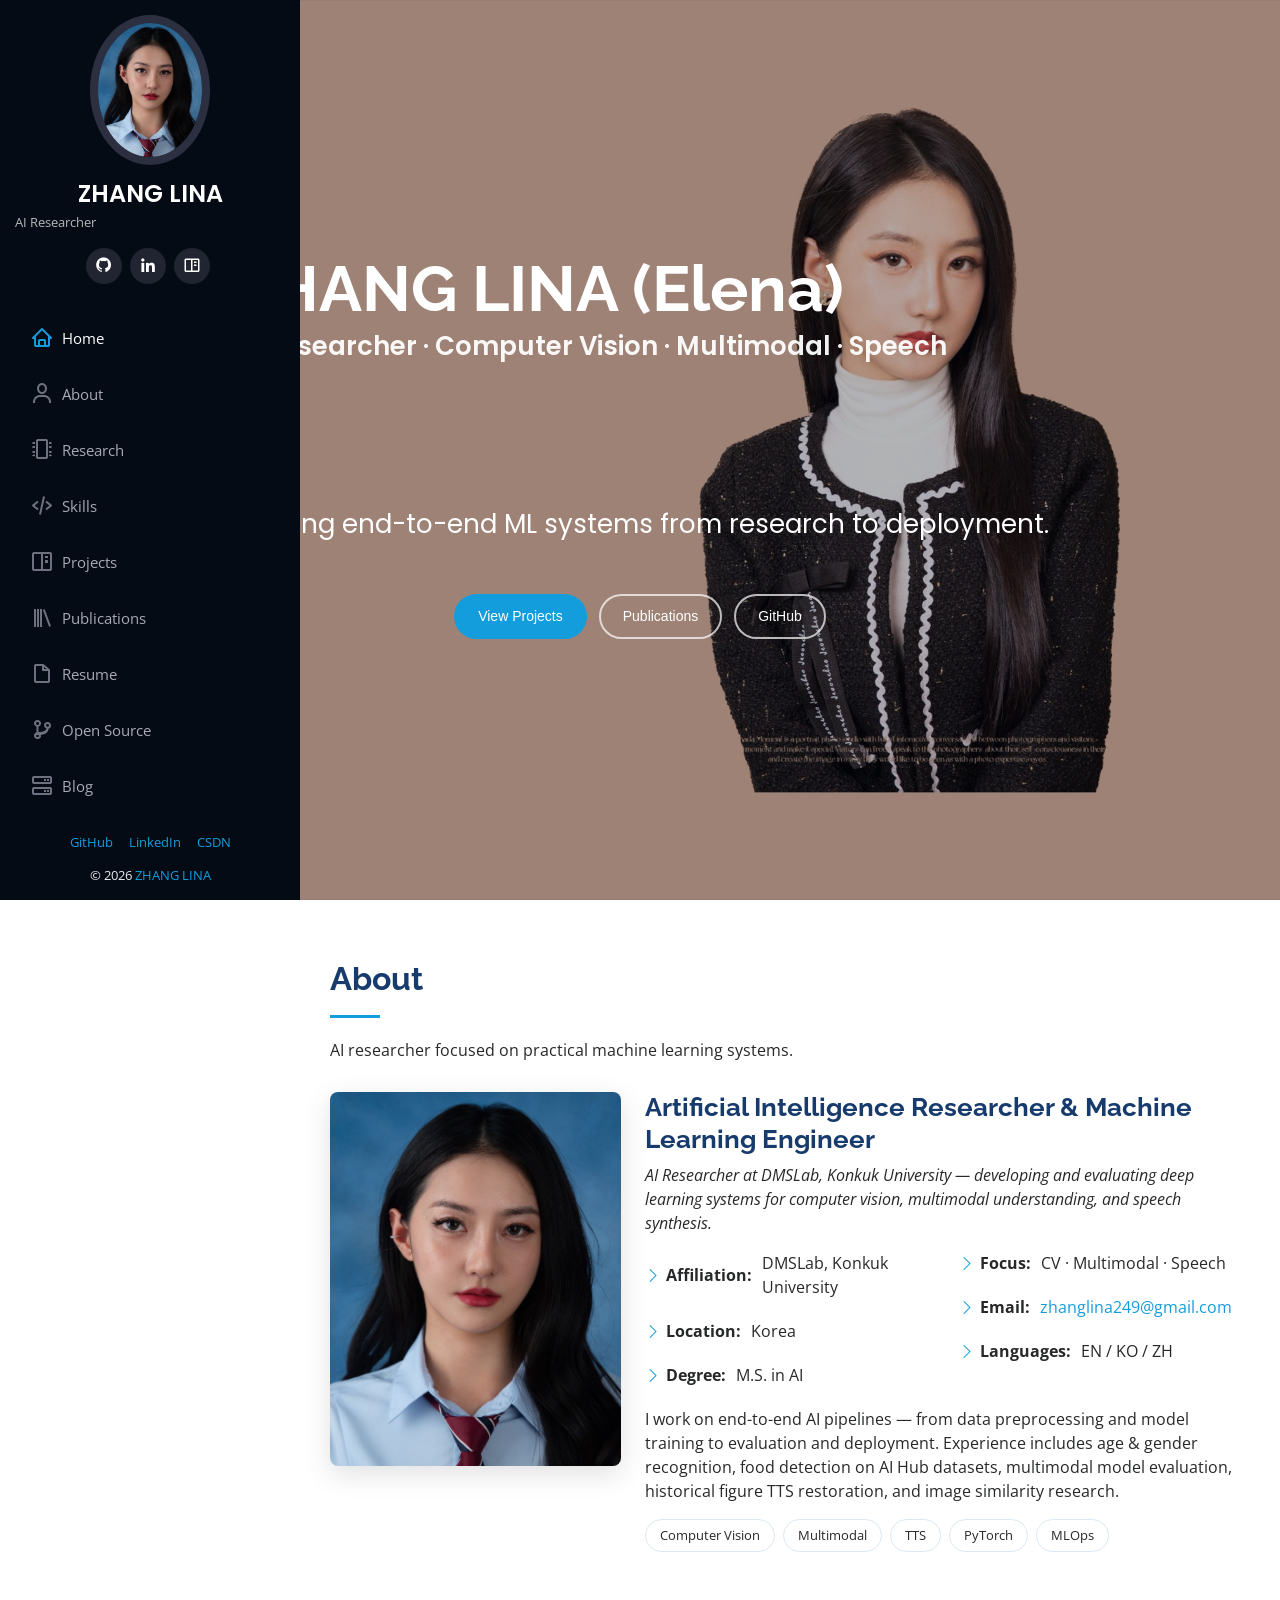
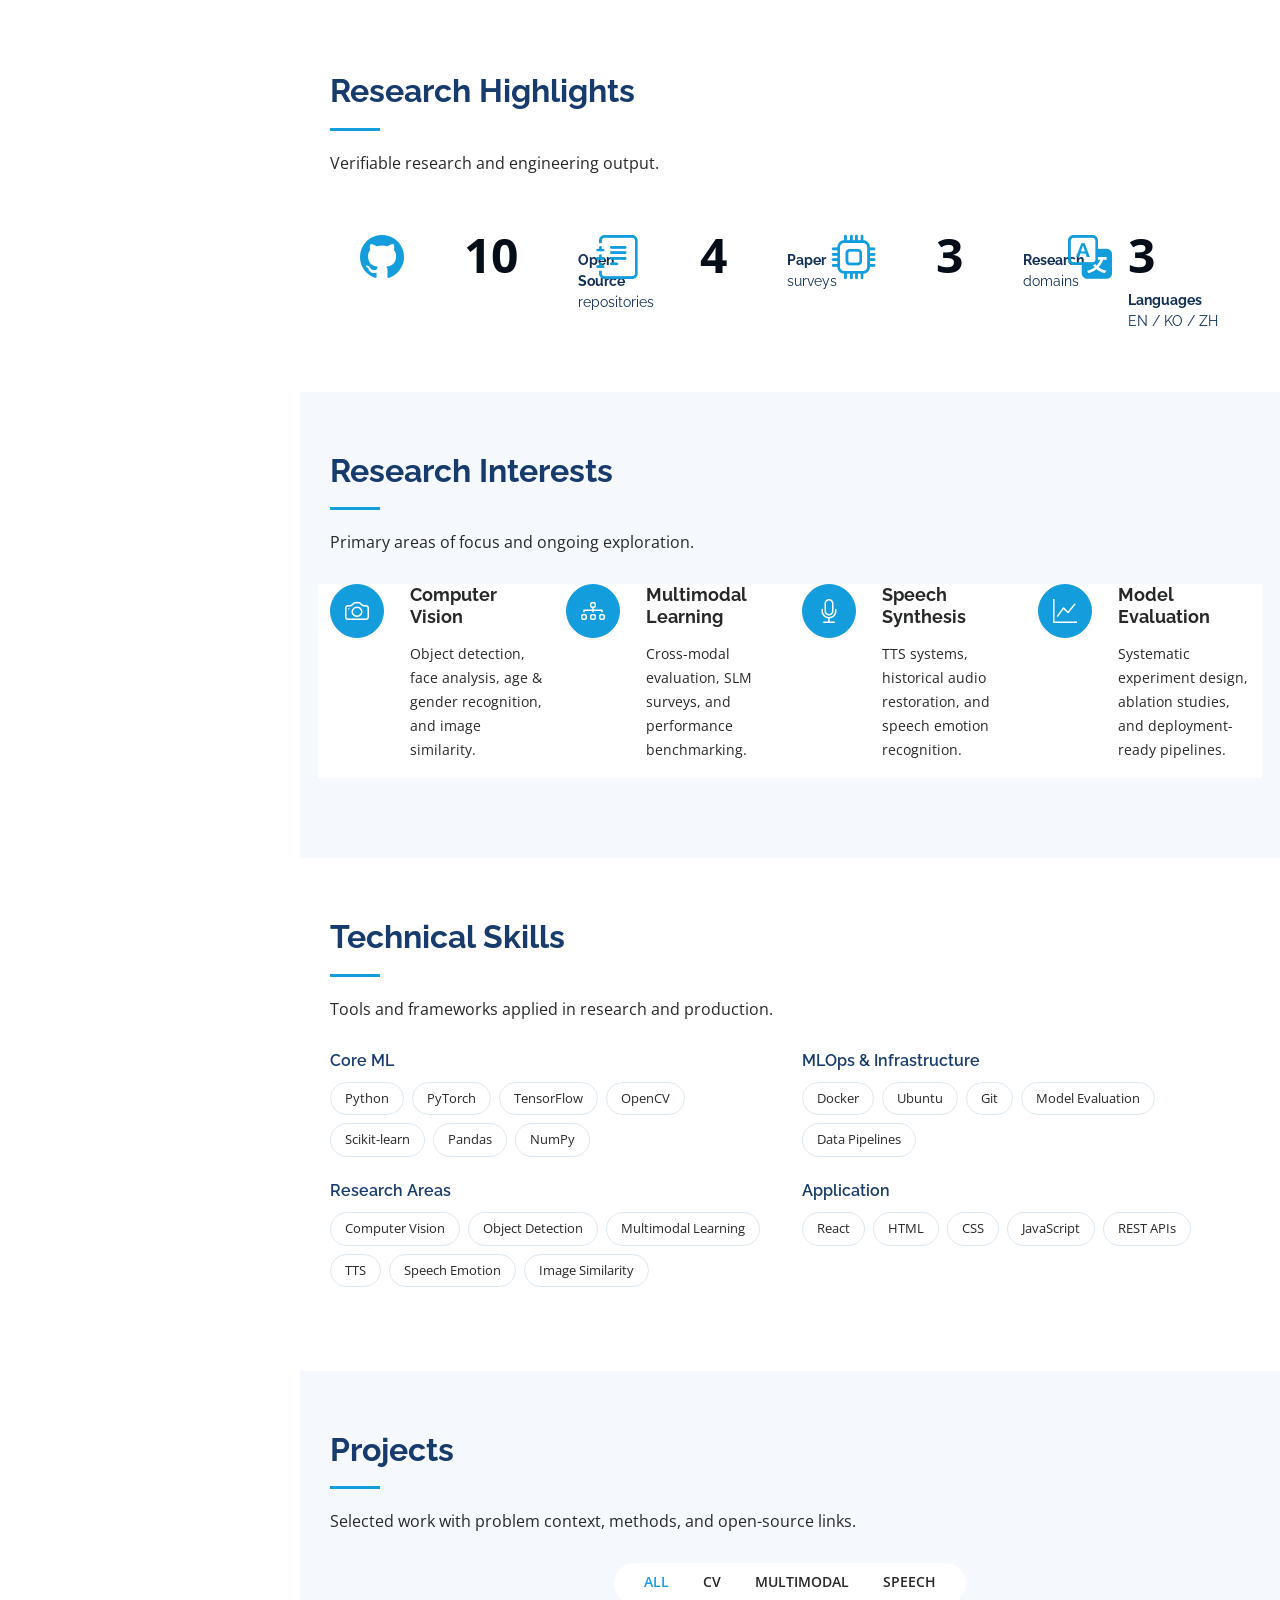
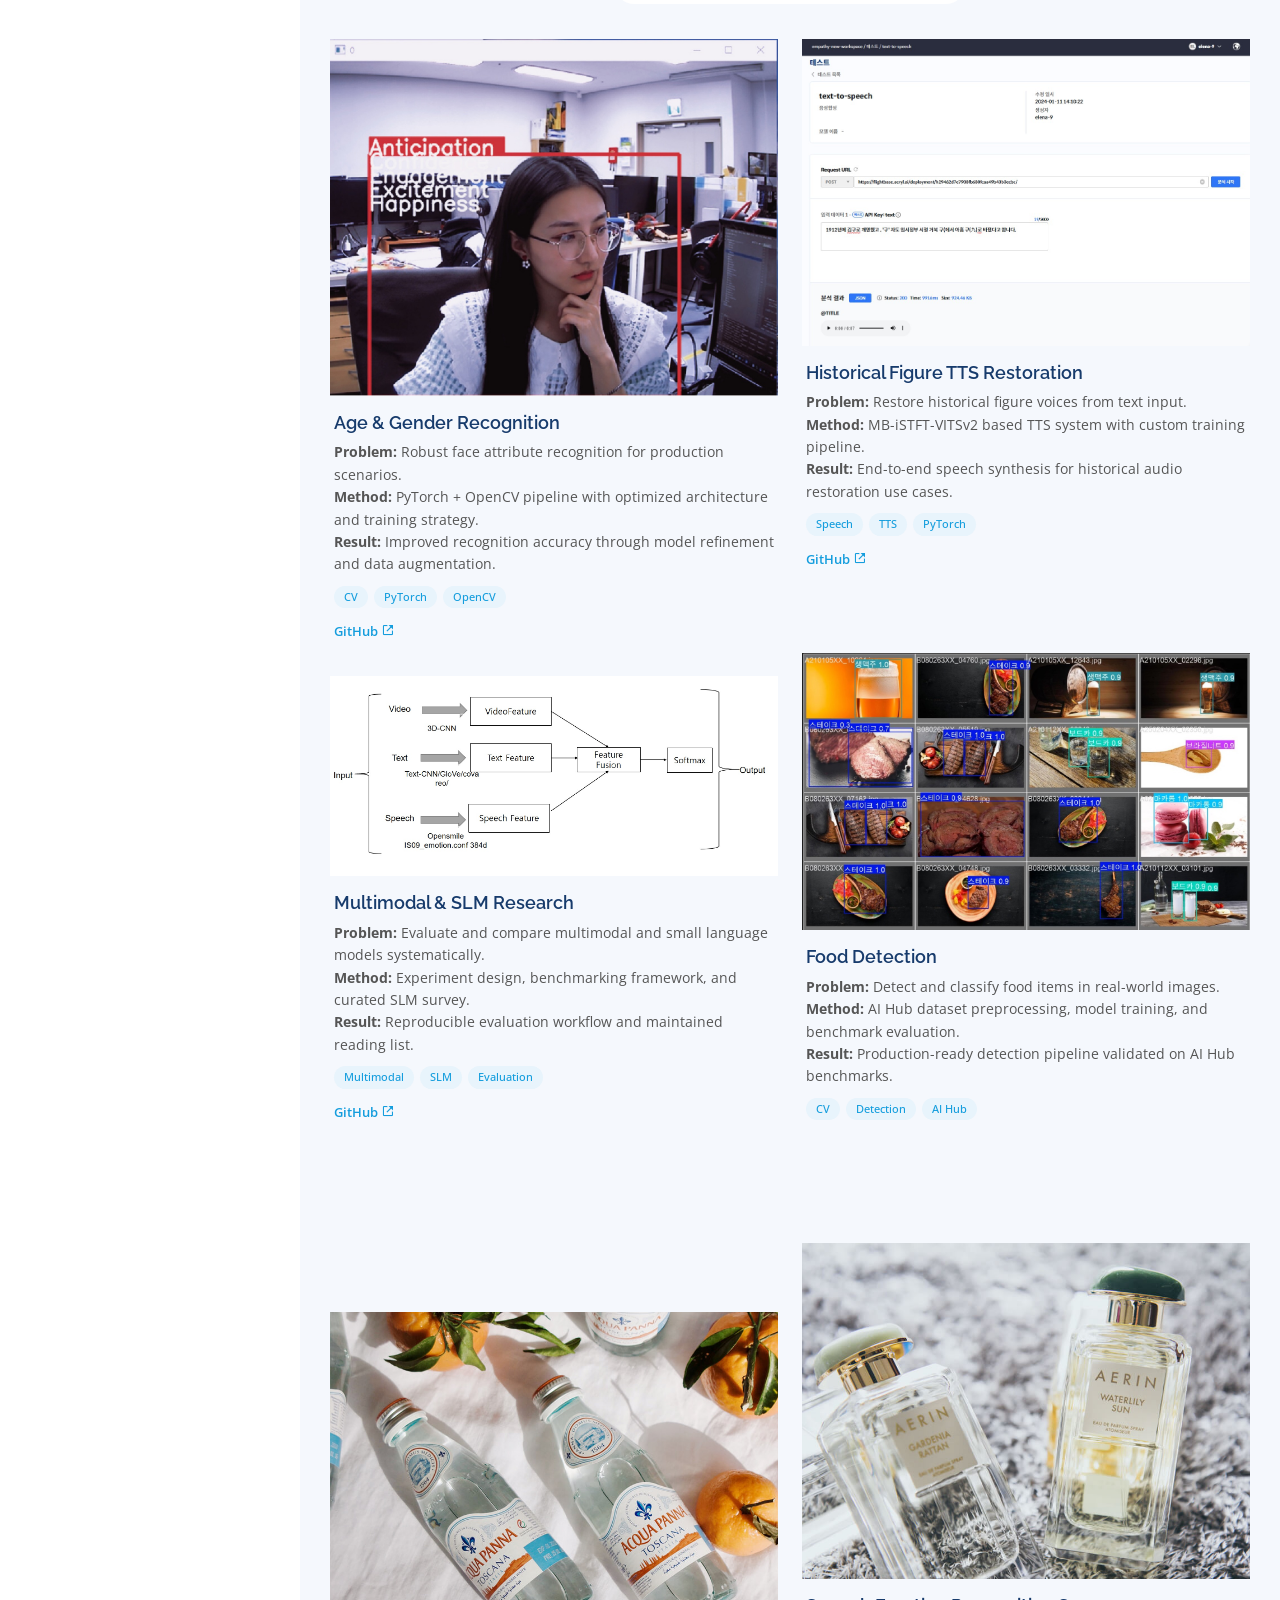
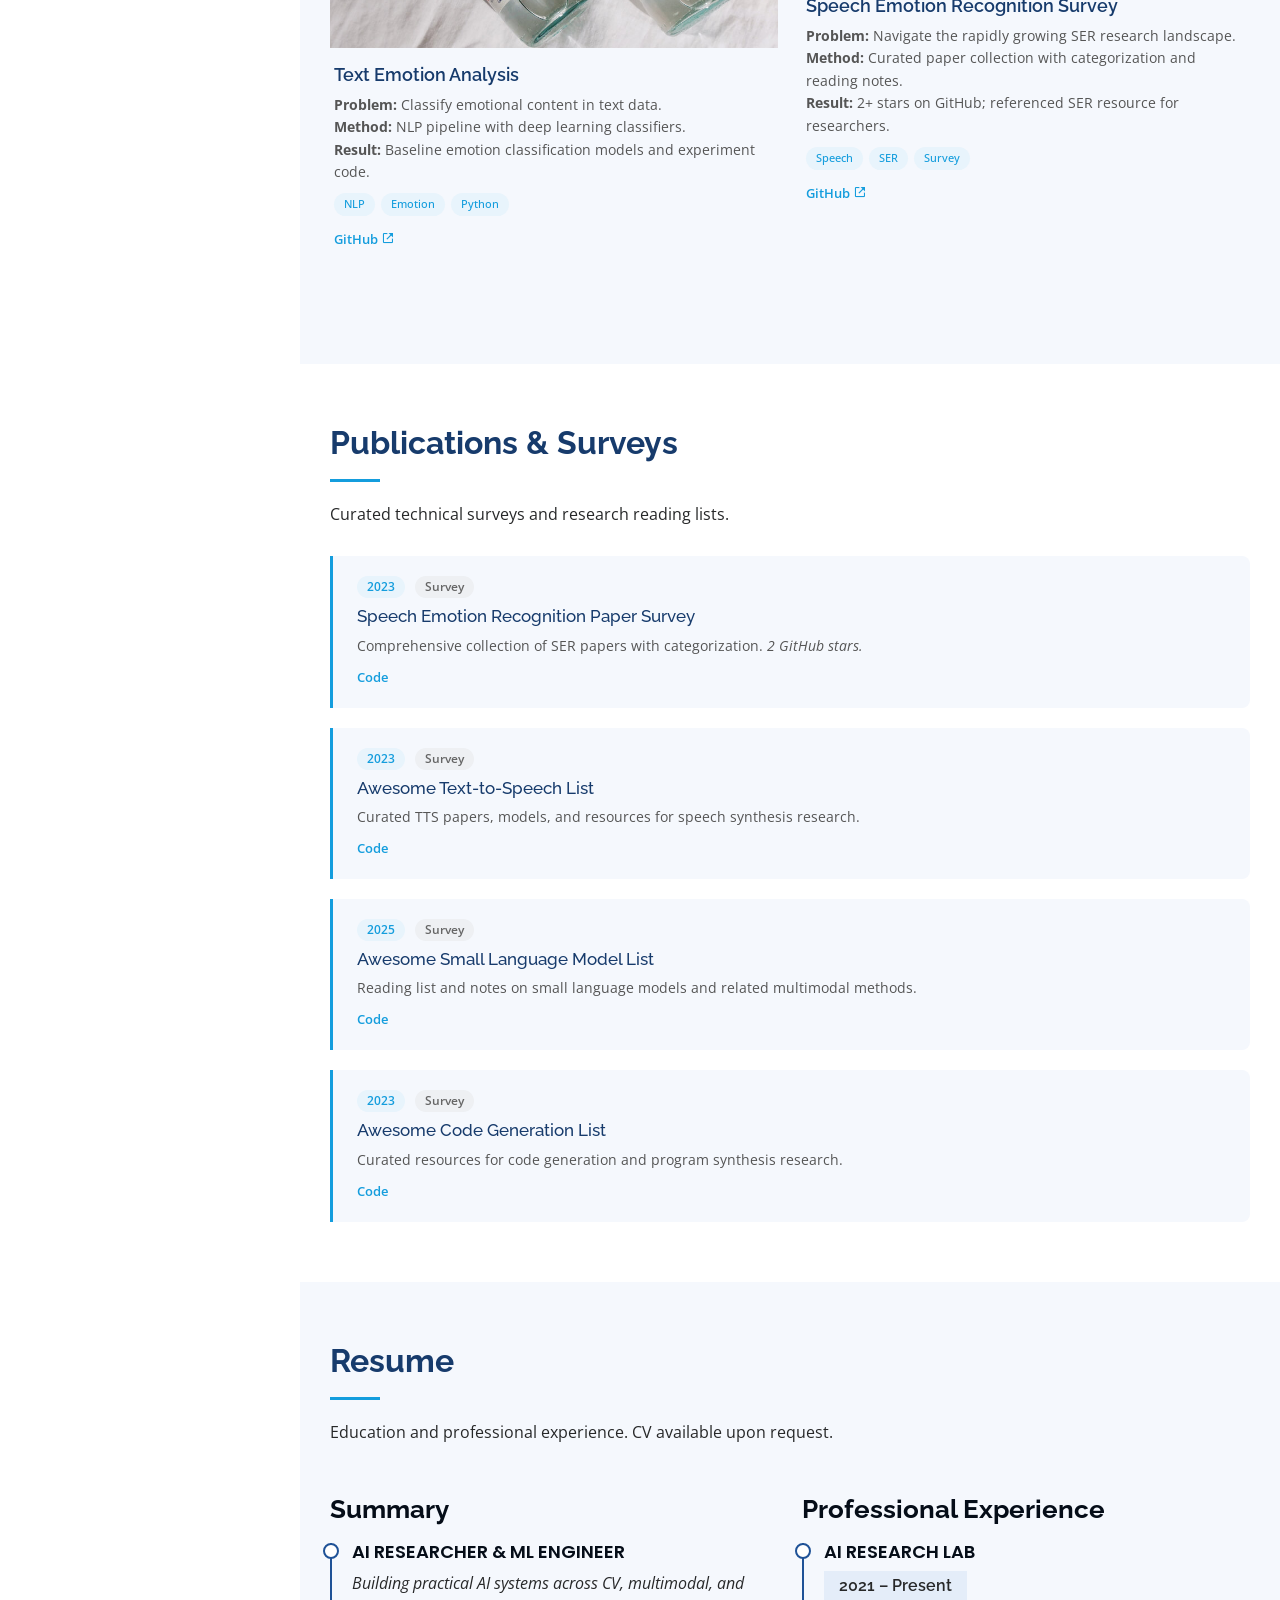
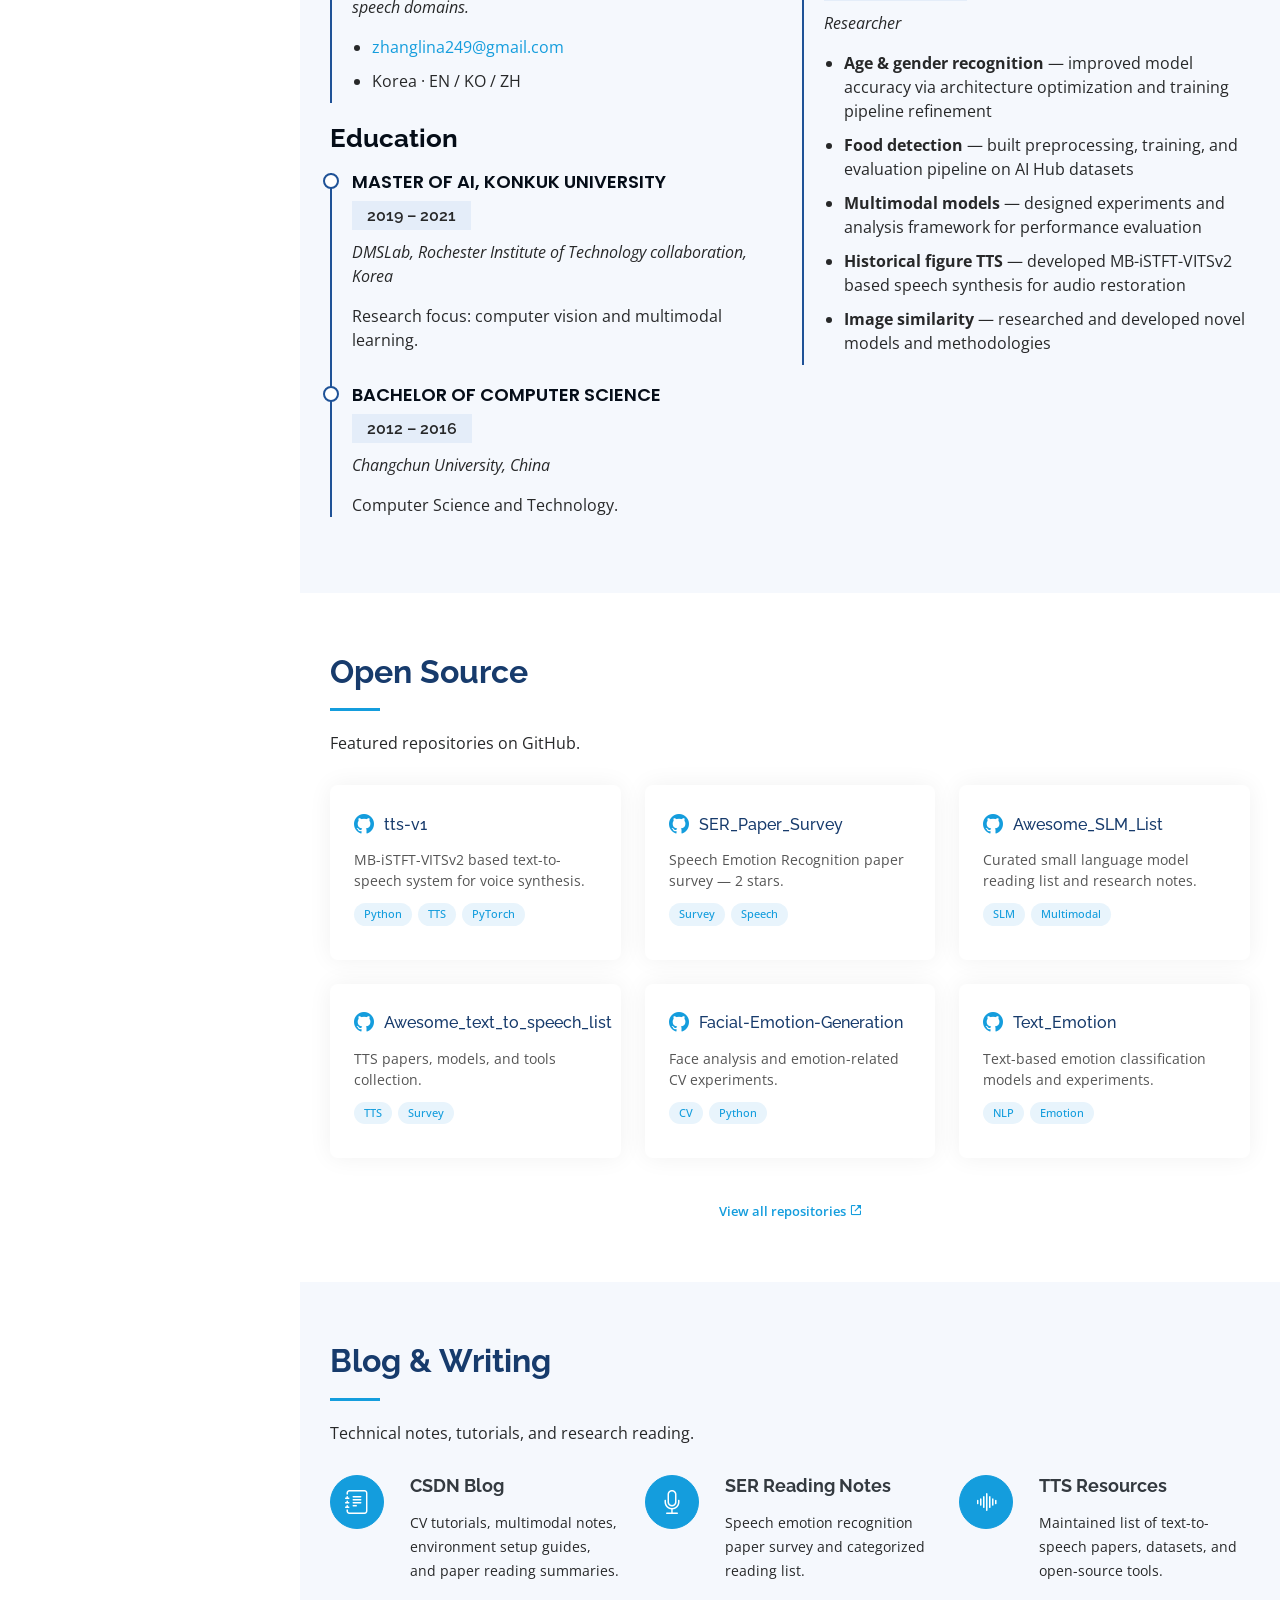
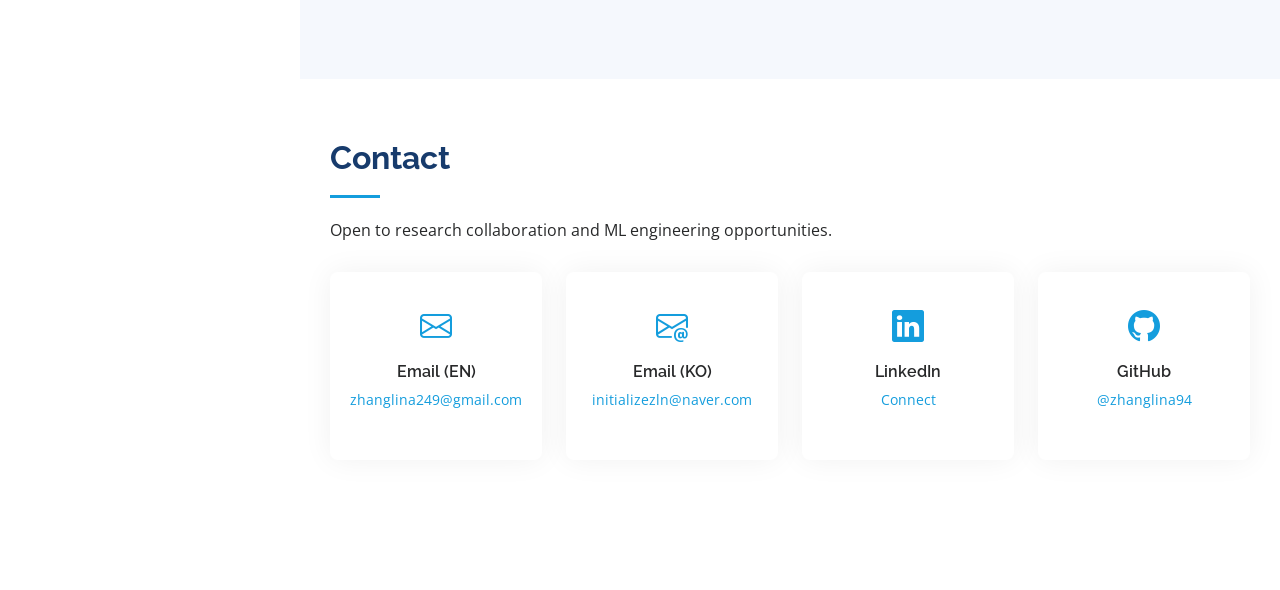
==== commit 4b6e27a9: "Fix blank page caused by Swiper crash blocking AOS initialization. Guard optional Swiper init, init " ====
--- a/index.html
+++ b/index.html
@@ -87,7 +87,7 @@
     <div class="hero-container" data-aos="fade-in">
       <h1>ZHANG LINA (Elena)</h1>
       <p class="hero-tagline">AI Researcher · Computer Vision · Multimodal · Speech</p>
-      <p>I'm <span class="typed" data-typed-items="AI Researcher, CV Engineer, Multimodal Researcher, ML Engineer"></span></p>
+      <p>I'm <span class="typed" data-typed-items="AI Researcher, CV Engineer, Multimodal Researcher, ML Engineer">AI Researcher</span></p>
       <p class="hero-summary">Building end-to-end ML systems from research to deployment.</p>
       <div class="hero-cta">
         <a href="#portfolio" class="btn-hero btn-hero-primary scrollto">View Projects</a>
@@ -155,28 +155,28 @@
           <div class="col-lg-3 col-md-6 d-md-flex align-items-md-stretch" data-aos="fade-up">
             <a href="#opensource" class="count-box highlight-link scrollto">
               <i class="bi bi-github"></i>
-              <span data-purecounter-start="0" data-purecounter-end="10" data-purecounter-duration="1" class="purecounter"></span>
+              <span data-purecounter-start="0" data-purecounter-end="10" data-purecounter-duration="1" class="purecounter">10</span>
               <p><strong>Open Source</strong> repositories</p>
             </a>
           </div>
           <div class="col-lg-3 col-md-6 d-md-flex align-items-md-stretch" data-aos="fade-up" data-aos-delay="100">
             <a href="#publications" class="count-box highlight-link scrollto">
               <i class="bi bi-journal-text"></i>
-              <span data-purecounter-start="0" data-purecounter-end="4" data-purecounter-duration="1" class="purecounter"></span>
+              <span data-purecounter-start="0" data-purecounter-end="4" data-purecounter-duration="1" class="purecounter">4</span>
               <p><strong>Paper</strong> surveys</p>
             </a>
           </div>
           <div class="col-lg-3 col-md-6 d-md-flex align-items-md-stretch" data-aos="fade-up" data-aos-delay="200">
             <a href="#research" class="count-box highlight-link scrollto">
               <i class="bi bi-cpu"></i>
-              <span data-purecounter-start="0" data-purecounter-end="3" data-purecounter-duration="1" class="purecounter"></span>
+              <span data-purecounter-start="0" data-purecounter-end="3" data-purecounter-duration="1" class="purecounter">3</span>
               <p><strong>Research</strong> domains</p>
             </a>
           </div>
           <div class="col-lg-3 col-md-6 d-md-flex align-items-md-stretch" data-aos="fade-up" data-aos-delay="300">
             <div class="count-box">
               <i class="bi bi-translate"></i>
-              <span data-purecounter-start="0" data-purecounter-end="3" data-purecounter-duration="1" class="purecounter"></span>
+              <span data-purecounter-start="0" data-purecounter-end="3" data-purecounter-duration="1" class="purecounter">3</span>
               <p><strong>Languages</strong> EN / KO / ZH</p>
             </div>
           </div>
--- a/assets/css/style.css
+++ b/assets/css/style.css
@@ -1108,6 +1108,12 @@
 /*--------------------------------------------------------------
 # Custom — Professional profile enhancements
 --------------------------------------------------------------*/
+/* Fallback: show content if AOS fails to load */
+body:not(.aos-init) [data-aos] {
+  opacity: 1 !important;
+  transform: none !important;
+}
+
 .hero-tagline {
   font-size: 18px;
   font-weight: 600;
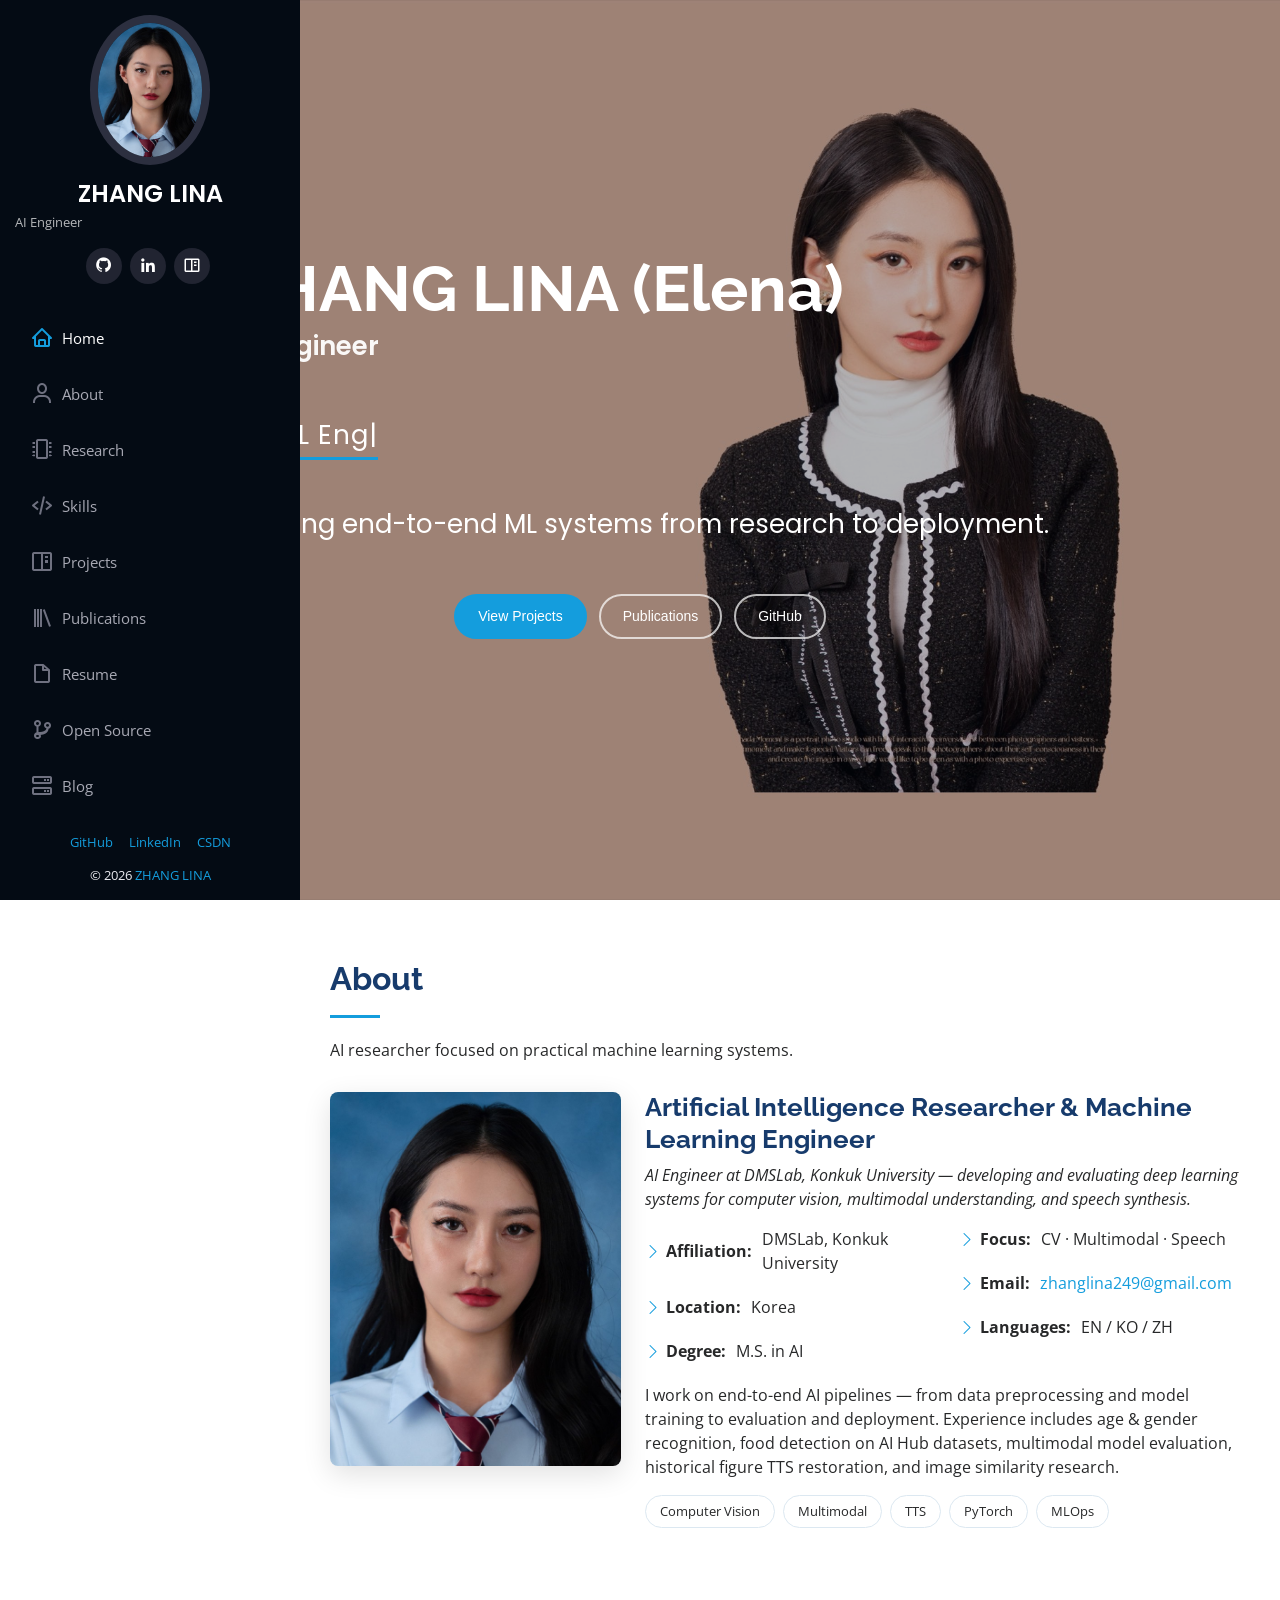
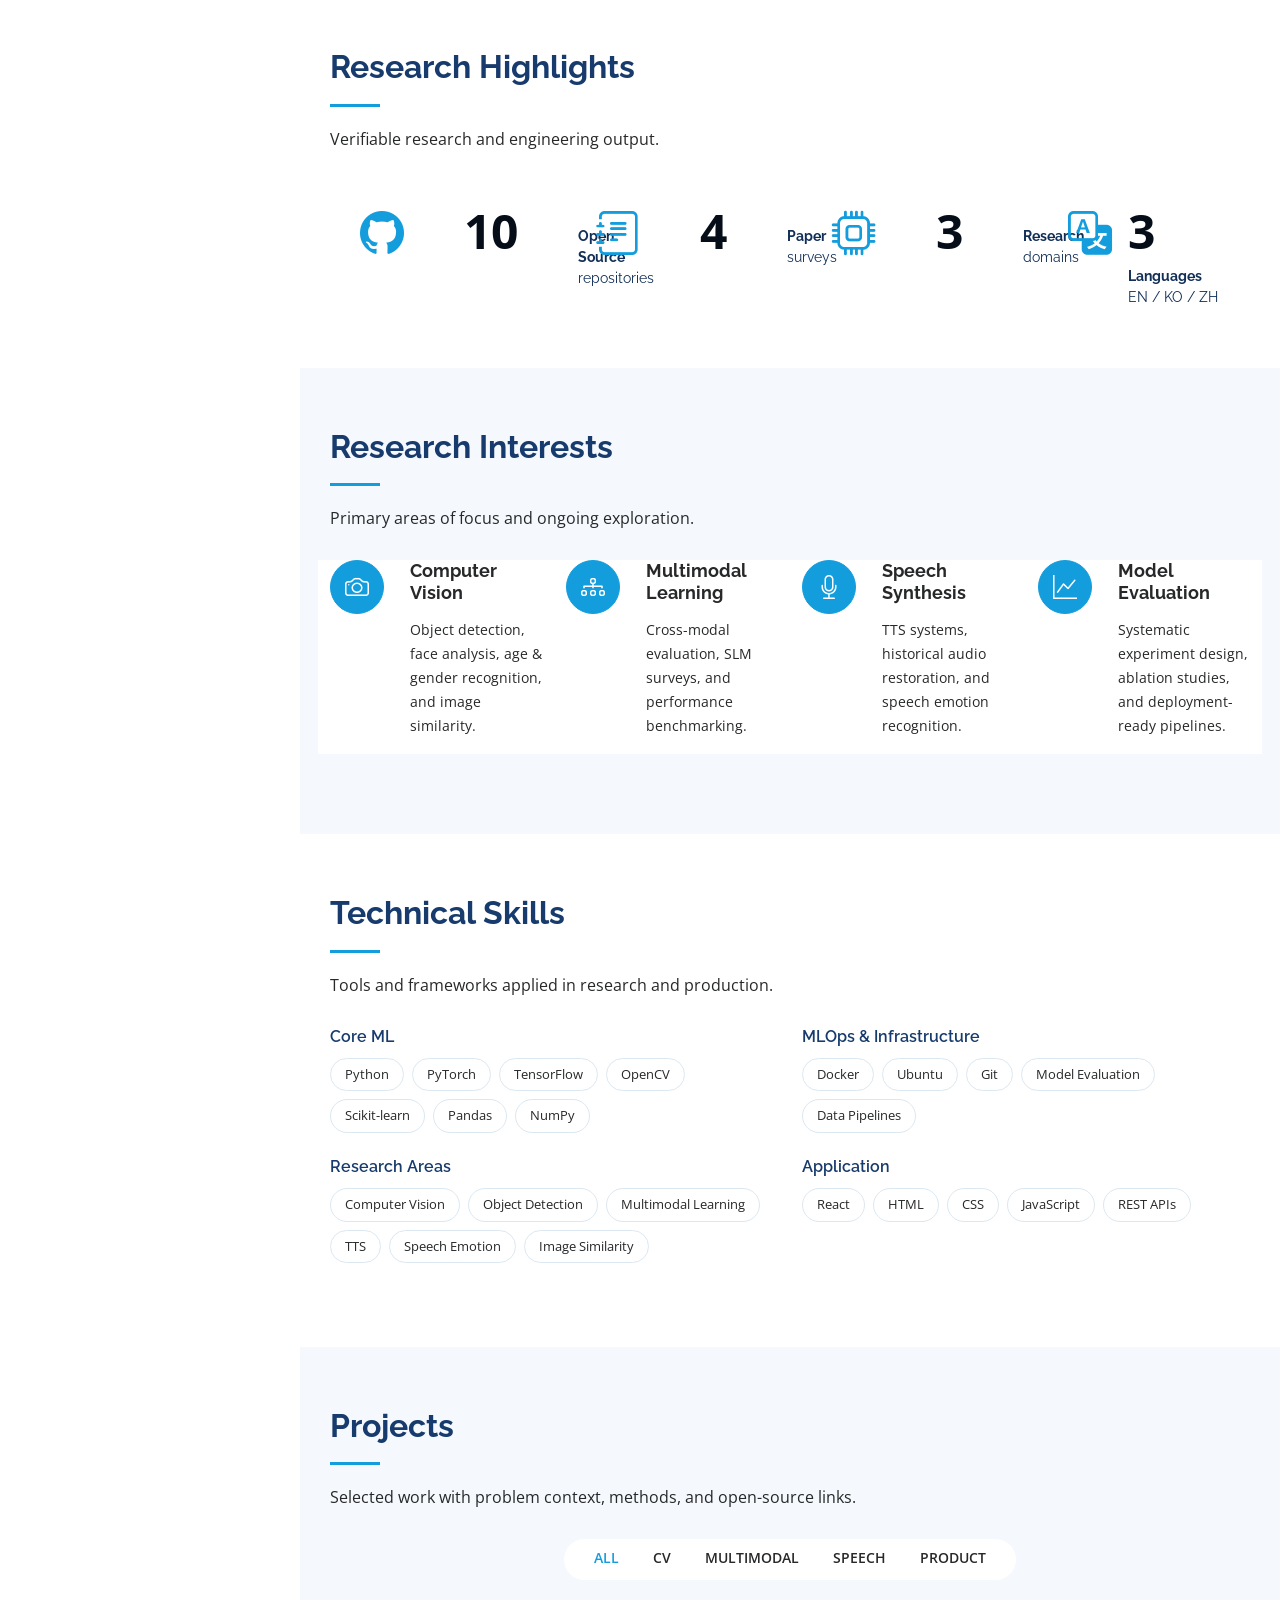
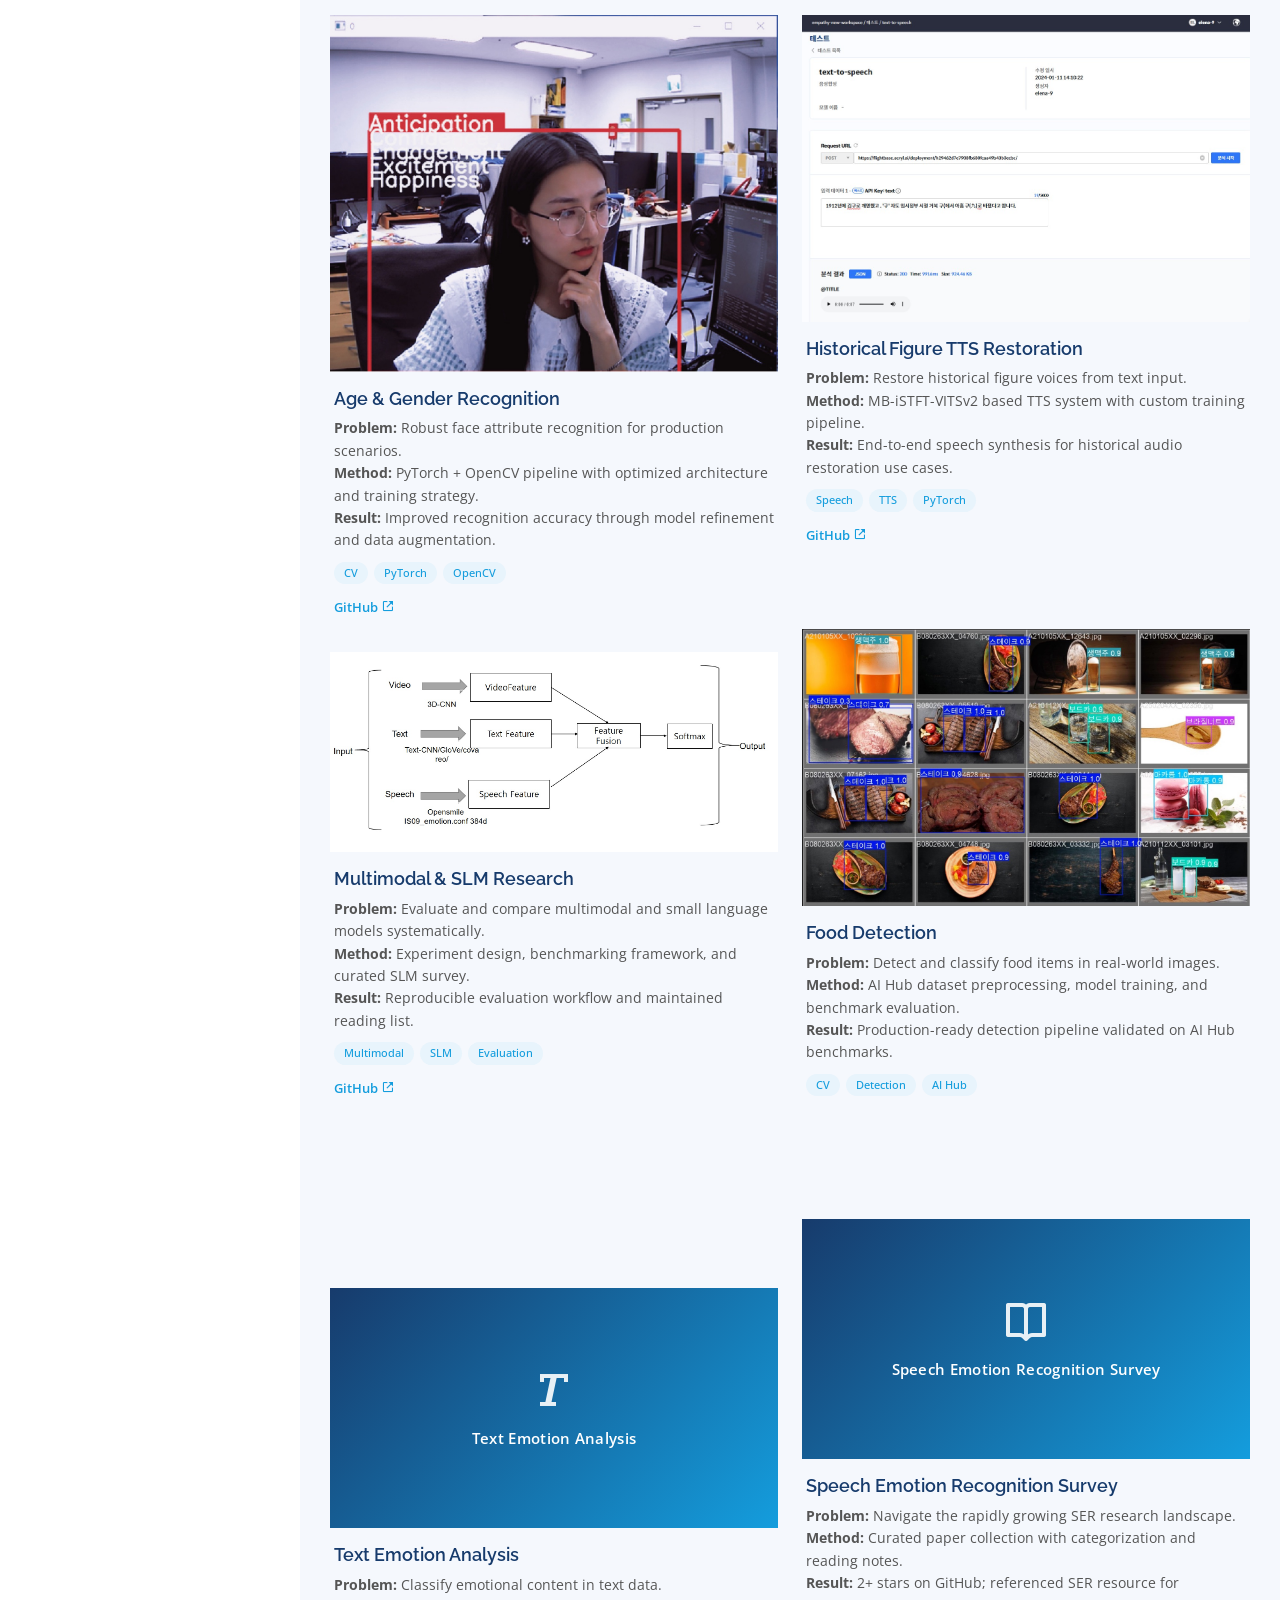
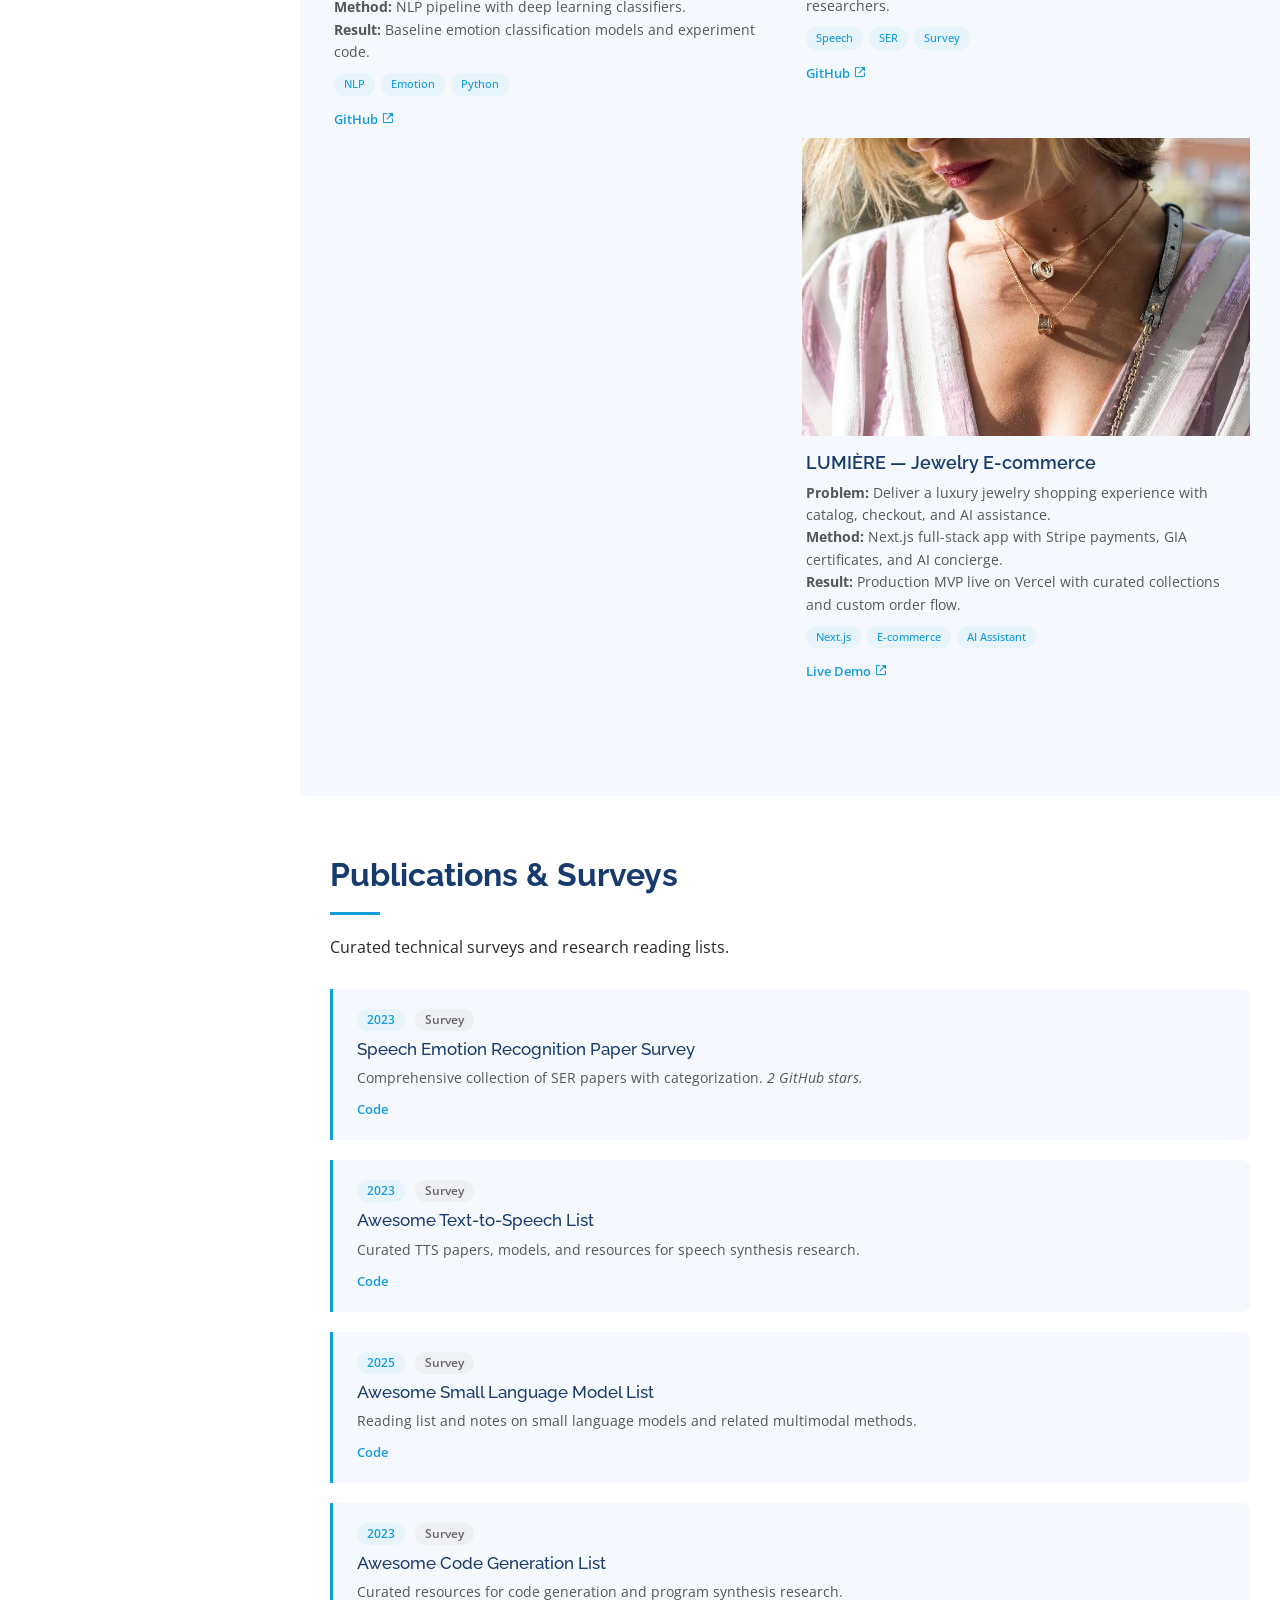
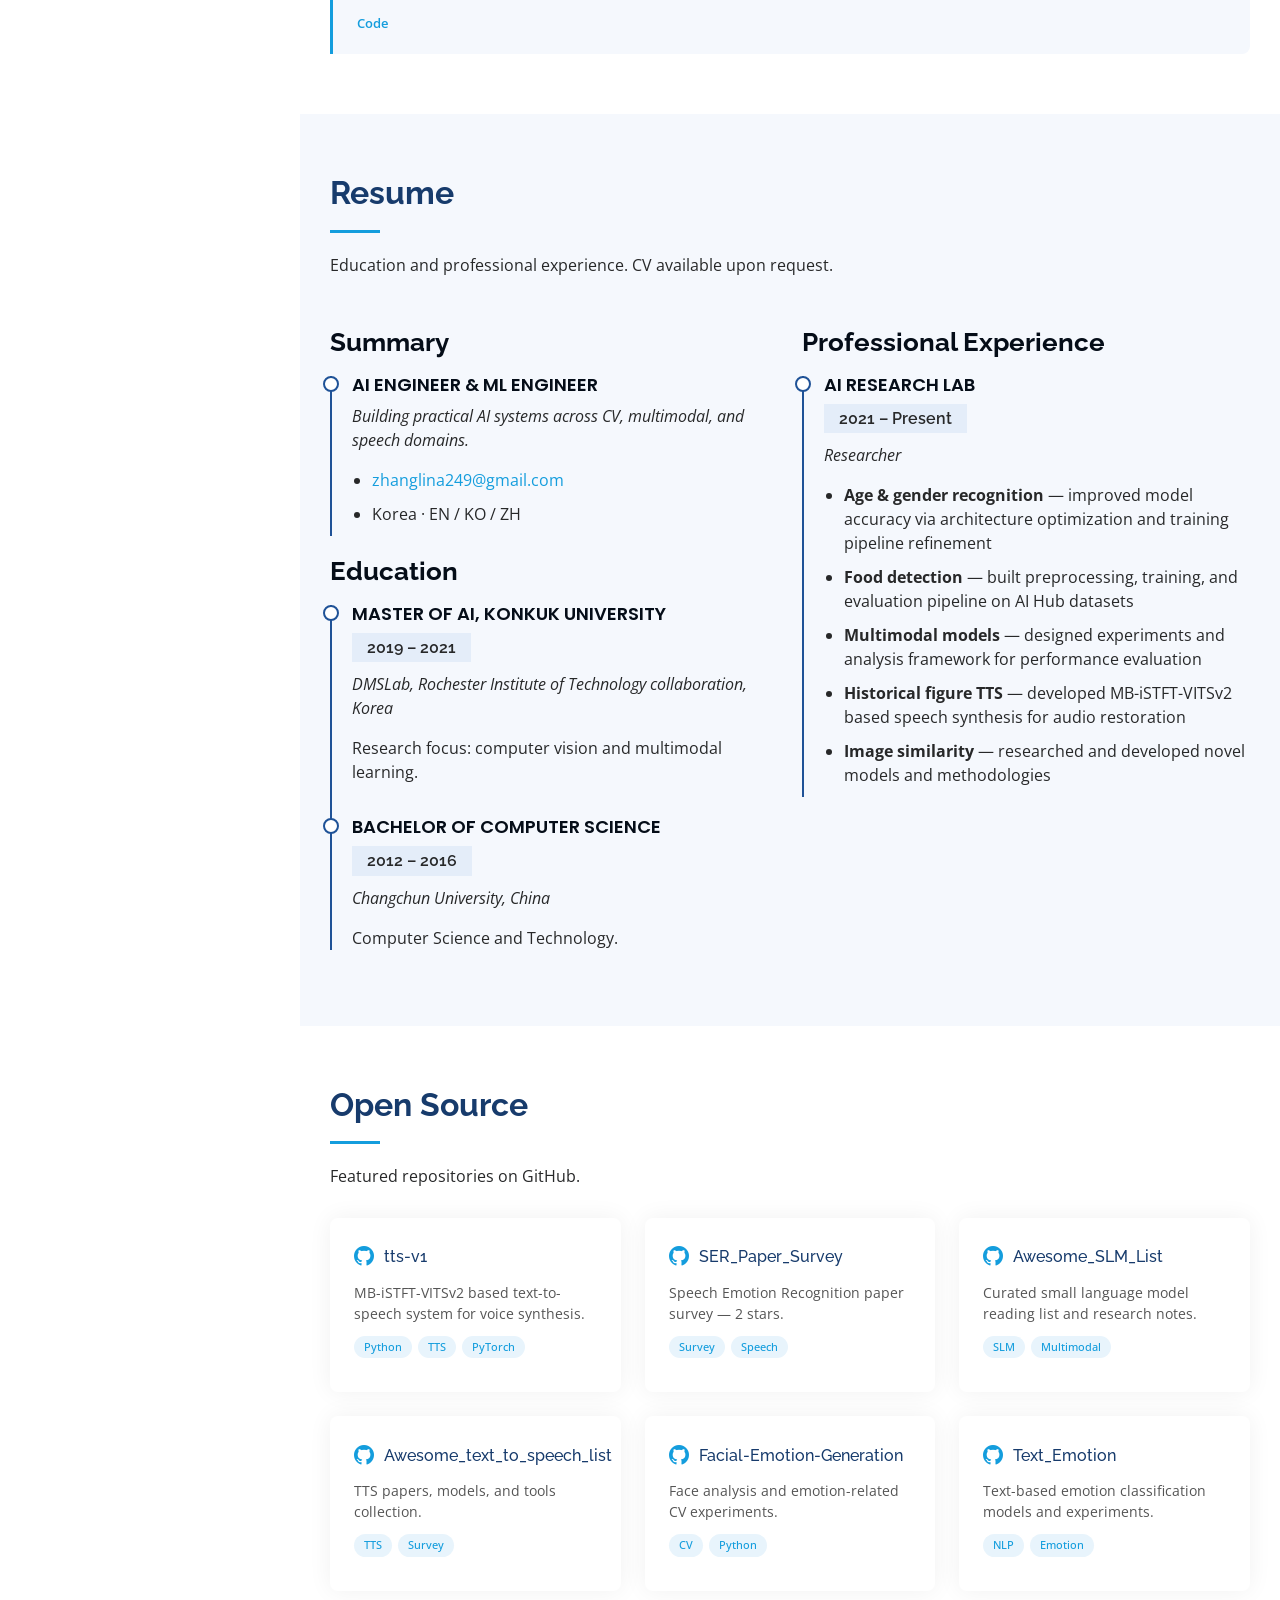
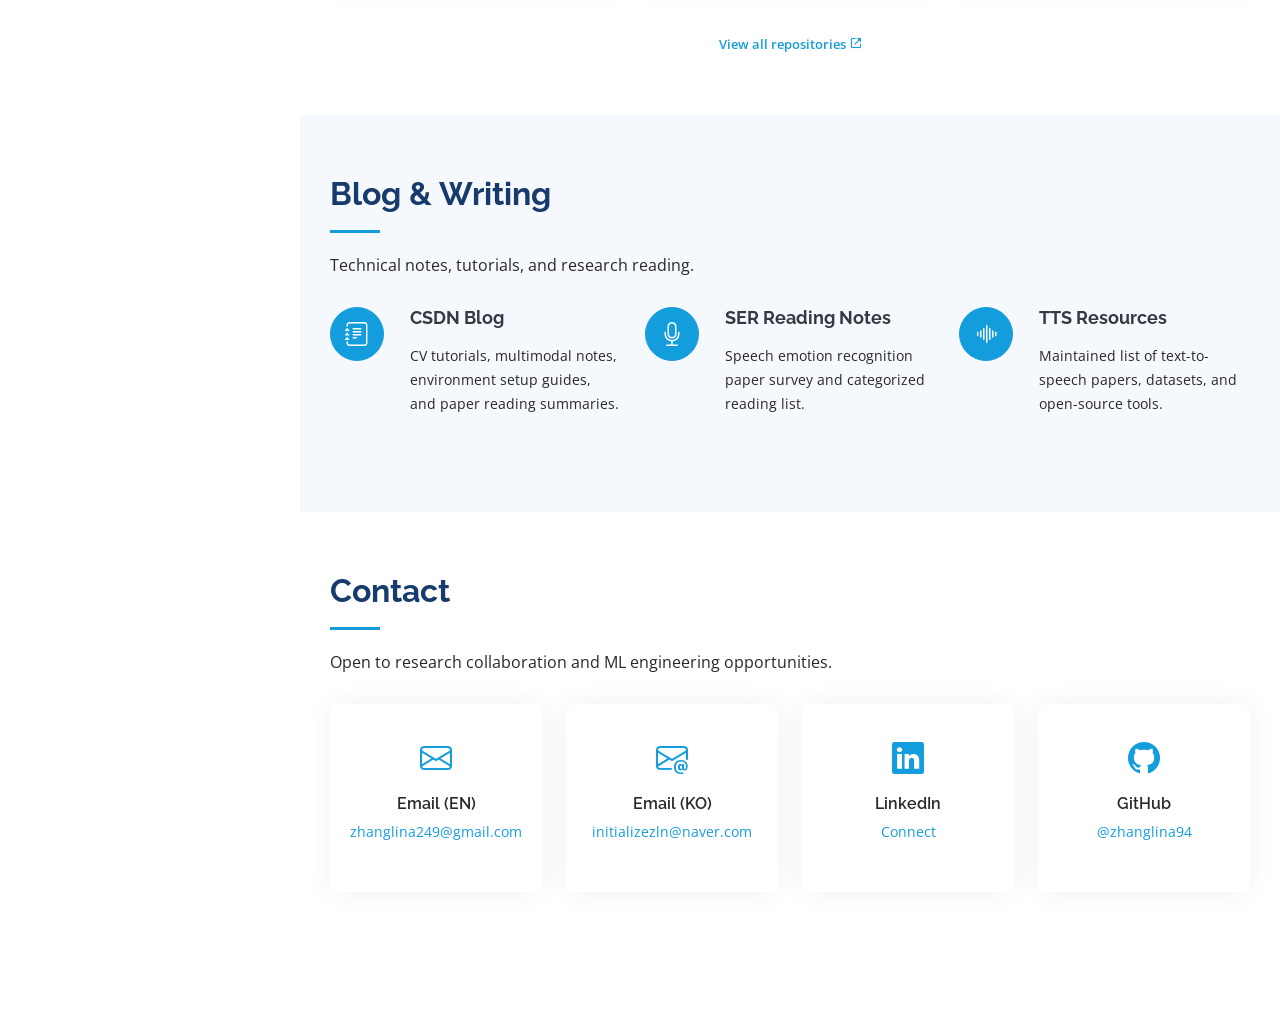
==== commit 8622b722: "Rebrand as AI Engineer and add LUMIÈRE product showcase. Replace unrelated survey project images wit" ====
--- a/index.html
+++ b/index.html
@@ -5,18 +5,18 @@
   <meta charset="utf-8">
   <meta content="width=device-width, initial-scale=1.0" name="viewport">
 
-  <title>ZHANG LINA | AI Researcher</title>
-  <meta content="ZHANG LINA (Elena) — AI Researcher specializing in computer vision, multimodal learning, and speech synthesis." name="description">
+  <title>ZHANG LINA | AI Engineer</title>
+  <meta content="ZHANG LINA (Elena) — AI Engineer specializing in computer vision, multimodal learning, and speech synthesis." name="description">
   <meta content="AI, Machine Learning, PyTorch, Multimodal, Speech, Computer Vision, Elena Zhang" name="keywords">
 
-  <meta property="og:title" content="ZHANG LINA | AI Researcher">
-  <meta property="og:description" content="AI Researcher · Computer Vision · Multimodal · Speech Synthesis">
+  <meta property="og:title" content="ZHANG LINA | AI Engineer">
+  <meta property="og:description" content="AI Engineer · Computer Vision · Multimodal · Speech Synthesis">
   <meta property="og:url" content="https://zhanglina94.github.io/">
   <meta property="og:type" content="website">
   <meta property="og:image" content="https://zhanglina94.github.io/assets/img/profile-img.jpg">
   <meta name="twitter:card" content="summary_large_image">
-  <meta name="twitter:title" content="ZHANG LINA | AI Researcher">
-  <meta name="twitter:description" content="AI Researcher · CV · Multimodal · Speech">
+  <meta name="twitter:title" content="ZHANG LINA | AI Engineer">
+  <meta name="twitter:description" content="AI Engineer · CV · Multimodal · Speech">
   <meta name="twitter:image" content="https://zhanglina94.github.io/assets/img/profile-img.jpg">
   <link rel="canonical" href="https://zhanglina94.github.io/">
 
@@ -26,7 +26,7 @@
     "@type": "Person",
     "name": "ZHANG LINA",
     "alternateName": "Elena Zhang",
-    "jobTitle": "AI Researcher",
+    "jobTitle": "AI Engineer",
     "url": "https://zhanglina94.github.io/",
     "email": "mailto:zhanglina249@gmail.com",
     "sameAs": [
@@ -58,7 +58,7 @@
       <div class="profile">
         <img src="assets/img/profile-img.jpg" alt="ZHANG LINA" class="img-fluid rounded-circle" width="120" height="120">
         <h1 class="text-light"><a href="index.html">ZHANG LINA</a></h1>
-        <p class="profile-subtitle">AI Researcher</p>
+        <p class="profile-subtitle">AI Engineer</p>
         <div class="social-links mt-3 text-center">
           <a href="https://github.com/zhanglina94" target="_blank" rel="noopener noreferrer" class="github" aria-label="GitHub"><i class="bx bxl-github"></i></a>
           <a href="https://www.linkedin.com/in/elena202208" target="_blank" rel="noopener noreferrer" class="linkedin" aria-label="LinkedIn"><i class="bx bxl-linkedin"></i></a>
@@ -86,8 +86,8 @@
   <section id="hero" class="d-flex flex-column justify-content-center align-items-center">
     <div class="hero-container" data-aos="fade-in">
       <h1>ZHANG LINA (Elena)</h1>
-      <p class="hero-tagline">AI Researcher · Computer Vision · Multimodal · Speech</p>
-      <p>I'm <span class="typed" data-typed-items="AI Researcher, CV Engineer, Multimodal Researcher, ML Engineer">AI Researcher</span></p>
+      <p class="hero-tagline">AI Engineer</p>
+      <p>I'm <span class="typed" data-typed-items="AI Engineer, ML Engineer, CV Engineer, Full-Stack Developer">AI Engineer</span></p>
       <p class="hero-summary">Building end-to-end ML systems from research to deployment.</p>
       <div class="hero-cta">
         <a href="#portfolio" class="btn-hero btn-hero-primary scrollto">View Projects</a>
@@ -113,7 +113,7 @@
           <div class="col-lg-8 pt-4 pt-lg-0 content" data-aos="fade-left">
             <h3>Artificial Intelligence Researcher &amp; Machine Learning Engineer</h3>
             <p class="fst-italic">
-              AI Researcher at DMSLab, Konkuk University — developing and evaluating deep learning systems for computer vision, multimodal understanding, and speech synthesis.
+              AI Engineer at DMSLab, Konkuk University — developing and evaluating deep learning systems for computer vision, multimodal understanding, and speech synthesis.
             </p>
             <div class="row">
               <div class="col-lg-6">
@@ -266,6 +266,7 @@
               <li data-filter=".filter-app">CV</li>
               <li data-filter=".filter-card">Multimodal</li>
               <li data-filter=".filter-web">Speech</li>
+              <li data-filter=".filter-product">Product</li>
             </ul>
           </div>
         </div>
@@ -334,10 +335,12 @@
           </div>
 
           <div class="col-lg-6 portfolio-item filter-web">
-            <div class="portfolio-wrap">
-              <img src="assets/img/portfolio/portfolio-5.jpg" class="img-fluid" alt="Speech Emotion Recognition Survey" loading="lazy" width="800" height="600">
+            <div class="portfolio-wrap portfolio-wrap--placeholder">
+              <div class="portfolio-placeholder">
+                <i class="bx bx-book-open" aria-hidden="true"></i>
+                <span>Speech Emotion Recognition Survey</span>
+              </div>
               <div class="portfolio-links">
-                <a href="assets/img/portfolio/portfolio-5.jpg" data-gallery="portfolioGallery" class="portfolio-lightbox" title="Speech Emotion Recognition Survey"><i class="bx bx-plus"></i></a>
                 <a href="https://github.com/zhanglina94/SER_Paper_Survey" target="_blank" rel="noopener noreferrer" title="View on GitHub"><i class="bx bx-link-external"></i></a>
               </div>
             </div>
@@ -350,10 +353,12 @@
           </div>
 
           <div class="col-lg-6 portfolio-item filter-app">
-            <div class="portfolio-wrap">
-              <img src="assets/img/portfolio/portfolio-7.jpg" class="img-fluid" alt="Text Emotion Analysis" loading="lazy" width="800" height="600">
+            <div class="portfolio-wrap portfolio-wrap--placeholder">
+              <div class="portfolio-placeholder">
+                <i class="bx bx-text" aria-hidden="true"></i>
+                <span>Text Emotion Analysis</span>
+              </div>
               <div class="portfolio-links">
-                <a href="assets/img/portfolio/portfolio-7.jpg" data-gallery="portfolioGallery" class="portfolio-lightbox" title="Text Emotion Analysis"><i class="bx bx-plus"></i></a>
                 <a href="https://github.com/zhanglina94/Text_Emotion" target="_blank" rel="noopener noreferrer" title="View on GitHub"><i class="bx bx-link-external"></i></a>
               </div>
             </div>
@@ -362,6 +367,22 @@
               <p><strong>Problem:</strong> Classify emotional content in text data.<br><strong>Method:</strong> NLP pipeline with deep learning classifiers.<br><strong>Result:</strong> Baseline emotion classification models and experiment code.</p>
               <div class="project-tags"><span>NLP</span><span>Emotion</span><span>Python</span></div>
               <a href="https://github.com/zhanglina94/Text_Emotion" target="_blank" rel="noopener noreferrer" class="project-link">GitHub <i class="bx bx-link-external"></i></a>
+            </div>
+          </div>
+
+          <div class="col-lg-6 portfolio-item filter-product">
+            <div class="portfolio-wrap">
+              <img src="assets/img/portfolio/lumiere.jpg" class="img-fluid" alt="LUMIÈRE Jewelry Boutique" loading="lazy" width="800" height="533">
+              <div class="portfolio-links">
+                <a href="assets/img/portfolio/lumiere.jpg" data-gallery="portfolioGallery" class="portfolio-lightbox" title="LUMIÈRE Jewelry Boutique"><i class="bx bx-plus"></i></a>
+                <a href="https://jewelry-boutique-nine.vercel.app/" target="_blank" rel="noopener noreferrer" title="Live Demo"><i class="bx bx-link-external"></i></a>
+              </div>
+            </div>
+            <div class="project-info">
+              <h4>LUMIÈRE — Jewelry E-commerce</h4>
+              <p><strong>Problem:</strong> Deliver a luxury jewelry shopping experience with catalog, checkout, and AI assistance.<br><strong>Method:</strong> Next.js full-stack app with Stripe payments, GIA certificates, and AI concierge.<br><strong>Result:</strong> Production MVP live on Vercel with curated collections and custom order flow.</p>
+              <div class="project-tags"><span>Next.js</span><span>E-commerce</span><span>AI Assistant</span></div>
+              <a href="https://jewelry-boutique-nine.vercel.app/" target="_blank" rel="noopener noreferrer" class="project-link">Live Demo <i class="bx bx-link-external"></i></a>
             </div>
           </div>
 
@@ -420,7 +441,7 @@
           <div class="col-lg-6" data-aos="fade-up">
             <h3 class="resume-title">Summary</h3>
             <div class="resume-item pb-0">
-              <h4>AI Researcher &amp; ML Engineer</h4>
+              <h4>AI Engineer &amp; ML Engineer</h4>
               <p><em>Building practical AI systems across CV, multimodal, and speech domains.</em></p>
               <ul>
                 <li><a href="mailto:zhanglina249@gmail.com">zhanglina249@gmail.com</a></li>
--- a/assets/css/style.css
+++ b/assets/css/style.css
@@ -1243,6 +1243,35 @@
   color: #37b3ed;
 }
 
+.portfolio-wrap--placeholder {
+  background: linear-gradient(135deg, #173b6c 0%, #149ddd 100%);
+  min-height: 240px;
+  display: flex;
+  align-items: center;
+  justify-content: center;
+}
+
+.portfolio-placeholder {
+  text-align: center;
+  color: #fff;
+  padding: 40px 24px;
+  pointer-events: none;
+}
+
+.portfolio-placeholder i {
+  font-size: 48px;
+  display: block;
+  margin-bottom: 12px;
+  opacity: 0.9;
+}
+
+.portfolio-placeholder span {
+  font-size: 15px;
+  font-weight: 600;
+  letter-spacing: 0.3px;
+  line-height: 1.4;
+}
+
 .contact-cards {
   justify-content: center;
 }
